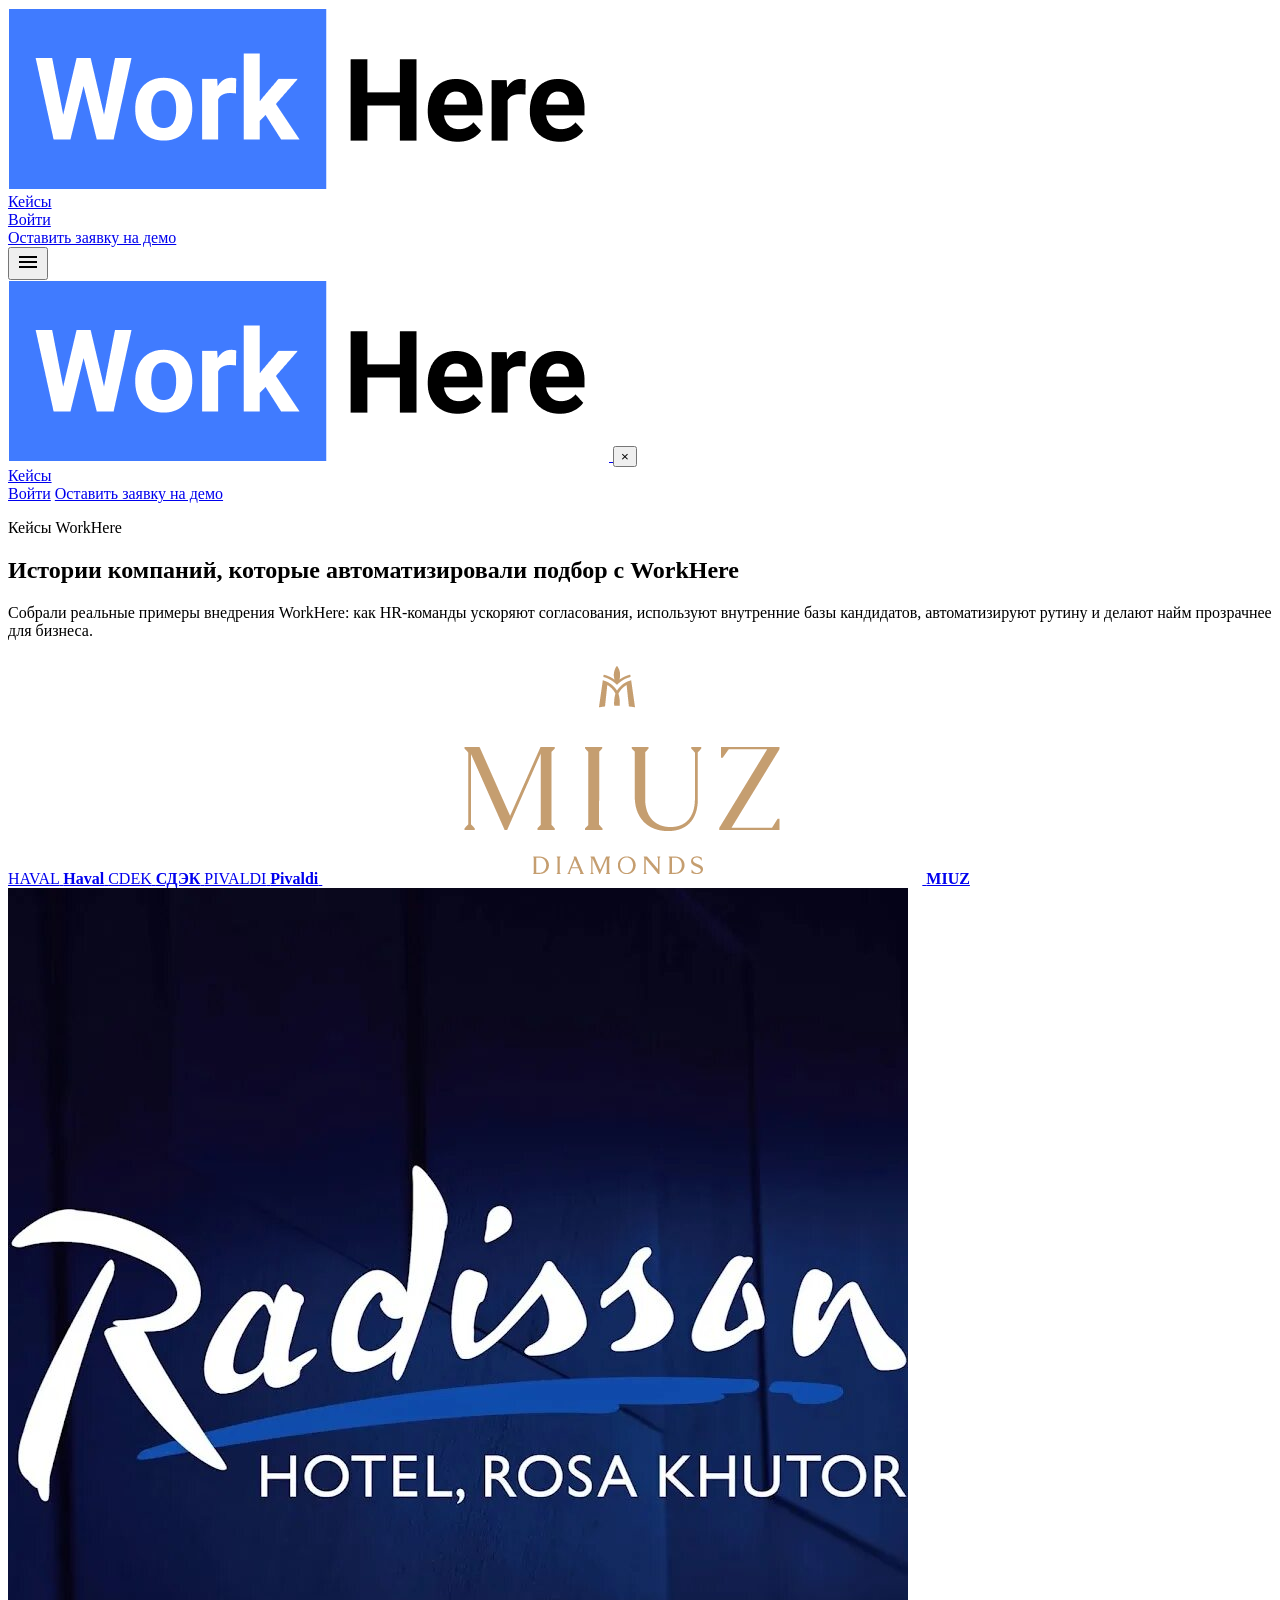
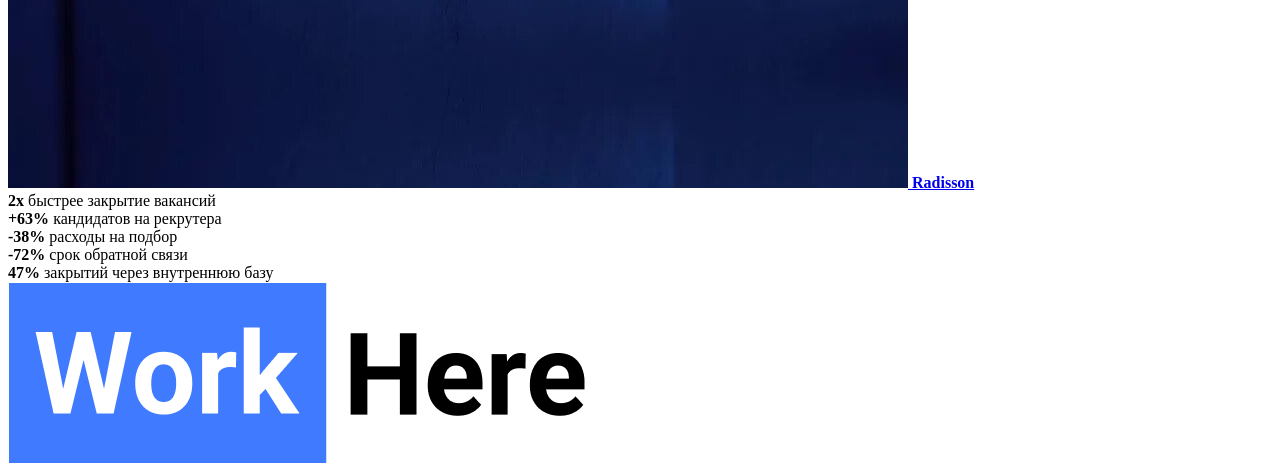
==== cases-edit.html @ 4eb3543e "Update cases page typography assets" ====
<!doctype html>
<html lang="ru">
<head>
  <meta charset="utf-8">
  <meta name="viewport" content="width=device-width, initial-scale=1">
  <title>Кейсы клиентов WorkHere — design lab</title>
  <meta name="description" content="Реальные истории компаний, которые ускорили найм и снизили затраты с помощью ATS WorkHere.">
  <link rel="preconnect" href="https://fonts.googleapis.com">
  <link rel="preconnect" href="https://fonts.gstatic.com" crossorigin>
  <link href="https://fonts.googleapis.com/css2?family=Inter:wght@400;500;600;700;800;900&display=swap" rel="stylesheet">
  <link rel="stylesheet" href="styles-edit.css?v=edit-5">
</head>
<body class="design-lab">
<div class="page" id="top">
  <div class="page__header">
    <div class="container">
      <header class="header">
        <a class="logo logo--image" href="index.html" aria-label="WorkHere">
          <img class="logo__image" src="%D0%BB%D0%BE%D0%B3%D0%BE.png" alt="WorkHere" decoding="async" fetchpriority="high">
        </a>

        <div class="header__nav">
          <nav class="nav" aria-label="Основная навигация">
            <a class="nav__link nav__link--active" href="cases-edit.html">Кейсы</a>
          </nav>
        </div>

        <div class="header__actions">
          <a class="header__login" href="#">Войти</a>
          <div class="header__button">
            <a class="button button--primary" href="#demo-request">Оставить заявку на демо</a>
          </div>
          <button class="header__burger-btn" type="button" aria-label="Открыть меню" aria-controls="mobile-menu" aria-expanded="false">
            <svg width="24" height="24" viewBox="0 0 24 24" fill="none" xmlns="http://www.w3.org/2000/svg" aria-hidden="true">
              <path d="M3 6H21V8H3V6ZM3 11H21V13H3V11ZM3 16H21V18H3V16Z" fill="currentColor"/>
            </svg>
          </button>
        </div>
      </header>
    </div>
  </div>

  <div class="mobile-menu" id="mobile-menu" aria-hidden="true">
    <div class="mobile-menu__panel">
      <div class="mobile-menu__header">
        <a class="logo logo--image" href="index.html" aria-label="WorkHere">
          <img class="logo__image" src="%D0%BB%D0%BE%D0%B3%D0%BE.png" alt="WorkHere" loading="lazy" decoding="async">
        </a>
        <button class="mobile-menu__close" type="button" aria-label="Закрыть меню">&times;</button>
      </div>
      <nav class="mobile-menu__nav" aria-label="Мобильная навигация">
        <a class="mobile-menu__link" href="cases-edit.html">Кейсы</a>
      </nav>
      <div class="mobile-menu__actions">
        <a class="button button--secondary" href="#">Войти</a>
        <a class="button button--primary" href="#demo-request">Оставить заявку на демо</a>
      </div>
    </div>
  </div>

  <main>
    <section class="cases-page__hero-alt" aria-labelledby="cases-alt-title">
      <div class="cases-page__inner">
        <div class="cases-intro">
          <span class="cases-intro__shape cases-intro__shape--blue" aria-hidden="true"></span>
          <span class="cases-intro__shape cases-intro__shape--green" aria-hidden="true"></span>
          <span class="cases-intro__shape cases-intro__shape--orange" aria-hidden="true"></span>
          <span class="cases-intro__line cases-intro__line--one" aria-hidden="true"></span>
          <span class="cases-intro__line cases-intro__line--two" aria-hidden="true"></span>
          <div class="cases-intro__content">
            <p class="cases-hero__eyebrow">Кейсы WorkHere</p>
            <h2 class="cases-intro__title" id="cases-alt-title">Истории компаний, которые автоматизировали подбор с WorkHere</h2>
            <p class="cases-intro__lead">Собрали реальные примеры внедрения WorkHere: как HR-команды ускоряют согласования, используют внутренние базы кандидатов, автоматизируют рутину и делают найм прозрачнее для бизнеса.</p>

            <nav class="cases-intro__nav" aria-label="Навигация по кейсам в первом блоке">
              <a class="cases-intro__case cases-intro__case--ready" href="#haval-case" data-case-tab aria-controls="haval-case" aria-selected="false">
                <span class="cases-intro__case-logo case-card__logo case-card__logo--haval" aria-label="Логотип Haval">
                  <span>HAVAL</span>
                </span>
                <strong>Haval</strong>
              </a>
              <a class="cases-intro__case cases-intro__case--ready" href="#cdek-case" data-case-tab aria-controls="cdek-case" aria-selected="false">
                <span class="cases-intro__case-logo case-card__logo case-card__logo--cdek" aria-label="Логотип СДЭК">
                  <span class="case-card__logo-orbit" aria-hidden="true"></span>
                  <span class="case-card__logo-word">CDEK</span>
                </span>
                <strong>СДЭК</strong>
              </a>
              <a class="cases-intro__case cases-intro__case--ready" href="#pivaldi-case" data-case-tab aria-controls="pivaldi-case" aria-selected="false">
                <span class="cases-intro__case-logo case-card__logo case-card__logo--pivaldi" aria-label="Логотип Pivaldi">
                  <span class="pivaldi-logo__word">PIVALDI</span>
                  <span class="pivaldi-logo__ornament" aria-hidden="true"></span>
                </span>
                <strong>Pivaldi</strong>
              </a>
              <a class="cases-intro__case cases-intro__case--ready" href="#miuz-case" data-case-tab aria-controls="miuz-case" aria-selected="false">
                <span class="cases-intro__case-logo case-card__logo case-card__logo--miuz" aria-label="Логотип MIUZ Diamonds">
                  <img src="%D0%BC%D0%B8%D1%83%D0%B7.png" alt="MIUZ Diamonds" decoding="async">
                </span>
                <strong>MIUZ</strong>
              </a>
              <a class="cases-intro__case cases-intro__case--ready" href="#radisson-case" data-case-tab aria-controls="radisson-case" aria-selected="false">
                <span class="cases-intro__case-logo case-card__logo case-card__logo--radisson" aria-label="Логотип Radisson Rosa Khutor">
                  <img src="%D1%80%D1%8D%D0%B4%D0%B8%D1%81%D1%81%D0%BE%D0%BD.jpg" alt="Radisson Rosa Khutor" decoding="async">
                </span>
                <strong>Radisson</strong>
              </a>
            </nav>
          </div>

          <div class="cases-intro__clouds" aria-label="Ключевые результаты по кейсам">
            <div class="cases-intro__cloud cases-intro__cloud--blue">
              <strong>2x</strong>
              <span>быстрее закрытие вакансий</span>
            </div>
            <div class="cases-intro__cloud cases-intro__cloud--green">
              <strong>+63%</strong>
              <span>кандидатов на рекрутера</span>
            </div>
            <div class="cases-intro__cloud cases-intro__cloud--orange">
              <strong>-38%</strong>
              <span>расходы на подбор</span>
            </div>
            <div class="cases-intro__cloud cases-intro__cloud--mint">
              <strong>-72%</strong>
              <span>срок обратной связи</span>
            </div>
            <div class="cases-intro__cloud cases-intro__cloud--cream">
              <strong>47%</strong>
              <span>закрытий через внутреннюю базу</span>
            </div>
          </div>
        </div>
      </div>
    </section>

    <section class="cases-page__case" id="haval-case" aria-labelledby="haval-title" hidden>
      <div class="cases-page__inner">
        <article class="case-detail">
          <div class="case-detail__intro">
            <div>
              <p class="section-eyebrow">Кейс Haval</p>
              <h2 class="case-detail__title" id="haval-title">Как Haval ускорил найм в 2 раза и сократил расходы на подбор за 4 месяца</h2>
              <p class="case-detail__lead">Когда команда Haval начала активно расширять сеть дилерских центров и усиливать производственные команды, HR-отдел столкнулся с ростом нагрузки: вакансии согласовывались слишком долго, кандидаты терялись в таблицах и переписках, а бюджеты на подбор увеличивались быстрее, чем эффективность процесса.</p>
            </div>
            <aside class="case-detail__aside" aria-label="Краткие факты кейса">
              <div class="case-fact">
                <strong>4 месяца</strong>
                <span>период до измеримых результатов после внедрения</span>
              </div>
              <div class="case-fact">
                <strong>HR + бизнес</strong>
                <span>единый контур для рекрутеров и нанимающих менеджеров</span>
              </div>
              <div class="case-fact">
                <strong>SLA</strong>
                <span>контроль сроков согласований и обратной связи</span>
              </div>
            </aside>
          </div>

          <div class="case-detail__columns">
            <section class="case-block" aria-labelledby="task-title">
              <h3 class="case-block__title" id="task-title">Задача</h3>
              <ul class="case-list">
                <li>ускорить закрытие вакансий;</li>
                <li>сократить время согласования заявок у нанимающих менеджеров;</li>
                <li>снизить расходы на подбор;</li>
                <li>сделать процесс найма прозрачным для HR-команды и руководителей.</li>
              </ul>
            </section>

            <section class="case-block case-block--blue" aria-labelledby="done-title">
              <h3 class="case-block__title" id="done-title">Что сделали</h3>
              <ul class="case-list">
                <li>внедрили единую ATS для рекрутеров и нанимающих менеджеров;</li>
                <li>настроили автоматическое движение кандидатов по этапам;</li>
                <li>подключили интеграции с job-сайтами и календарями;</li>
                <li>подключили прямую интеграцию с мессенджером Max, чтобы рекрутеры могли быстрее связываться с кандидатами и вести коммуникации из единого контура;</li>
                <li>добавили шаблоны коммуникаций и автоворонки;</li>
                <li>настроили внутренний чат WorkHere для коммуникации рекрутеров и нанимающих менеджеров по заявкам, кандидатам и этапам подбора;</li>
                <li>настроили SLA и напоминания для руководителей;</li>
                <li>вывели аналитику по скорости, стоимости и эффективности найма.</li>
              </ul>
            </section>
          </div>

          <section class="case-results" aria-labelledby="results-title">
            <div class="case-results__head">
              <h3 class="case-results__title" id="results-title">Результаты за 4 месяца</h3>
              <span class="case-results__tag">Измеримый эффект</span>
            </div>
            <div class="metrics-grid">
              <div class="metric-card">
                <span class="metric-card__value">2x</span>
                <p class="metric-card__text">скорость закрытия вакансий выросла в 2 раза</p>
              </div>
              <div class="metric-card">
                <span class="metric-card__value">+63%</span>
                <p class="metric-card__text">количество обработанных кандидатов на одного рекрутера выросло</p>
              </div>
              <div class="metric-card">
                <span class="metric-card__value">1,5</span>
                <p class="metric-card__text">дня вместо 5 дней стало занимать согласование заявки</p>
              </div>
              <div class="metric-card">
                <span class="metric-card__value">-72%</span>
                <p class="metric-card__text">срок обратной связи от нанимающих менеджеров снизился</p>
              </div>
              <div class="metric-card">
                <span class="metric-card__value">-38%</span>
                <p class="metric-card__text">расходы на внешний подбор и ручные процессы сократились</p>
              </div>
            </div>
          </section>

          <section class="case-change case-change--messengers" aria-labelledby="change-title">
            <div class="case-change__box">
              <div class="case-change__content">
                <h3 class="case-change__title" id="change-title">Что изменилось</h3>
                <div class="case-change__messengers" aria-label="Подключенные мессенджеры">
                  <img class="messenger-icon messenger-icon--tg" src="%D1%82%D0%B3.png" alt="Telegram" loading="lazy" decoding="async">
                  <img class="messenger-icon messenger-icon--viber" src="%D0%B2%D0%B0%D0%B9%D0%B1%D0%B5%D1%80.png" alt="Viber" loading="lazy" decoding="async">
                  <img class="messenger-icon messenger-icon--wa" src="%D0%B2%D0%B0.png" alt="WhatsApp" loading="lazy" decoding="async">
                  <img class="messenger-icon messenger-icon--max" src="%D0%BC%D0%B0%D0%BA%D1%81.webp" alt="Max" loading="lazy" decoding="async">
                </div>
              </div>
              <p class="case-change__text">После внедрения WorkHere руководители стали быстрее согласовывать заявки и давать обратную связь, рекрутеры перестали тратить время на ручные операции, а HR-команда получила прозрачную аналитику по каждому этапу подбора. Прямая интеграция с мессенджером Max упростила ежедневную коммуникацию рекрутеров, а встроенный внутренний чат помог обсуждать кандидатов и заявки с нанимающими менеджерами внутри системы, без разрозненных переписок. Компания смогла масштабировать найм без расширения HR-команды и сохранить контроль над бюджетами.</p>
            </div>
          </section>
        </article>
      </div>
    </section>

    <section class="cases-page__case" id="cdek-case" aria-labelledby="cdek-title" hidden>
      <div class="cases-page__inner">
        <article class="case-detail case-detail--cdek">
          <div class="case-detail__intro">
            <div>
              <p class="section-eyebrow">Кейс СДЭК</p>
              <h2 class="case-detail__title" id="cdek-title">Как СДЭК выстроил системный найм и ускорил работу рекрутеров с помощью WorkHere</h2>
              <p class="case-detail__lead">Компания СДЭК ежедневно ведет подбор сотрудников сразу по нескольким направлениям: офисные специалисты, линейный персонал, сотрудники складов и франчайзинговые подразделения. При высоких объемах найма HR-команда сталкивалась с разрозненной базой кандидатов, сложной коммуникацией между филиалами, долгими согласованиями и большим количеством ручных процессов.</p>
            </div>
            <aside class="case-detail__aside" aria-label="Краткие факты кейса СДЭК">
              <div class="case-fact">
                <strong>5 месяцев</strong>
                <span>период до устойчивых результатов после внедрения</span>
              </div>
              <div class="case-fact">
                <strong>18% → 47%</strong>
                <span>рост доли закрытий через внутреннюю базу кандидатов</span>
              </div>
              <div class="case-fact">
                <strong>ИИ-поиск</strong>
                <span>быстрый поиск релевантных кандидатов внутри собственной базы</span>
              </div>
            </aside>
          </div>

          <div class="case-detail__columns">
            <section class="case-block" aria-labelledby="cdek-task-title">
              <h3 class="case-block__title" id="cdek-task-title">Задача</h3>
              <ul class="case-list">
                <li>объединить разрозненную базу кандидатов и сохранить историю взаимодействий;</li>
                <li>упростить коммуникацию между филиалами и HR-командой;</li>
                <li>сократить долгий процесс согласования заявок на подбор;</li>
                <li>снизить количество дублей соискателей и потерянных кандидатов;</li>
                <li>уменьшить нагрузку на рекрутеров из-за ручных процессов;</li>
                <li>начать эффективно использовать большую внутреннюю базу кандидатов.</li>
              </ul>
            </section>

            <section class="case-block case-block--blue" aria-labelledby="cdek-done-title">
              <h3 class="case-block__title" id="cdek-done-title">Что внедрили</h3>
              <ul class="case-list">
                <li>единую базу кандидатов с сохранением всей истории взаимодействия;</li>
                <li>ИИ-поиск по внутренней базе кандидатов;</li>
                <li>функционал работы с дублями соискателей;</li>
                <li>автоматизацию этапов подбора и коммуникаций;</li>
                <li>аналитику по вакансиям, этапам и конверсии;</li>
                <li>интеграции с внешними источниками резюме;</li>
                <li>согласование заявок на подбор для нанимающих менеджеров;</li>
                <li>возможность отправлять ссылку на создание заявки без авторизации в системе.</li>
              </ul>
            </section>
          </div>

          <section class="case-results" aria-labelledby="cdek-results-title">
            <div class="case-results__head">
              <h3 class="case-results__title" id="cdek-results-title">Результаты за 5 месяцев</h3>
              <span class="case-results__tag">Системный найм</span>
            </div>
            <div class="metrics-grid metrics-grid--cdek">
              <div class="metric-card">
                <span class="metric-card__value">+58%</span>
                <p class="metric-card__text">количество обработанных кандидатов на одного рекрутера увеличилось</p>
              </div>
              <div class="metric-card">
                <span class="metric-card__value">47%</span>
                <p class="metric-card__text">доля закрытий через внутреннюю базу выросла с 18% до 47%</p>
              </div>
              <div class="metric-card">
                <span class="metric-card__value">1 день</span>
                <p class="metric-card__text">вместо 4–5 дней стало занимать согласование заявки</p>
              </div>
              <div class="metric-card">
                <span class="metric-card__value">-64%</span>
                <p class="metric-card__text">количество потерянных кандидатов между этапами снизилось</p>
              </div>
              <div class="metric-card">
                <span class="metric-card__value">3x</span>
                <p class="metric-card__text">количество дублей кандидатов сократилось более чем в 3 раза</p>
              </div>
              <div class="metric-card">
                <span class="metric-card__value">-52%</span>
                <p class="metric-card__text">время обработки откликов сократилось</p>
              </div>
            </div>
          </section>

          <section class="case-change case-change--media" aria-labelledby="cdek-change-title">
            <div class="case-change__box">
              <div class="case-change__content">
                <h3 class="case-change__title" id="cdek-change-title">Что изменилось внутри компании</h3>
                <figure class="case-change__media">
                  <img class="case-change__image" src="%D0%B4%D1%83%D0%B1%D0%BB%D0%B8.png" alt="Окно сравнения дублей кандидатов в WorkHere" loading="lazy" decoding="async">
                </figure>
              </div>
              <p class="case-change__text">После внедрения WorkHere HR-команда СДЭК получила единое пространство для работы с кандидатами, а руководители — понятный и быстрый процесс запуска подбора. Рекрутеры перестали тратить время на ручной поиск кандидатов в разрозненных базах и рутинную обработку дублей. Особенно заметный эффект компания увидела в работе распределенных филиалов: коммуникация между офисами и HR стала быстрее, а запуск новых вакансий перестал зависеть от сложных внутренних согласований.</p>
            </div>
          </section>
        </article>
      </div>
    </section>

    <section class="cases-page__case" id="pivaldi-case" aria-labelledby="pivaldi-title" hidden>
      <div class="cases-page__inner">
        <article class="case-detail case-detail--pivaldi">
          <div class="case-detail__intro">
            <div>
              <p class="section-eyebrow">Кейс Pivaldi</p>
              <h2 class="case-detail__title" id="pivaldi-title">Как Pivaldi объединил массовый и точечный подбор в одной системе и автоматизировал работу с кандидатами</h2>
              <p class="case-detail__lead">Компания Pivaldi одновременно ведет массовый подбор персонала для ресторанов, поиск точечных специалистов и управленческих позиций. Из-за большого объема вакансий и распределенной работы рекрутеров HR-команда сталкивалась с высокой нагрузкой, разрозненными коммуникациями, ручной отчетностью и непрозрачной аналитикой.</p>
            </div>
            <aside class="case-detail__aside" aria-label="Краткие факты кейса Pivaldi">
              <div class="case-fact">
                <strong>30 000+</strong>
                <span>профилей кандидатов перенесли в единую базу без потери данных</span>
              </div>
              <div class="case-fact">
                <strong>150+</strong>
                <span>рекрутеров работают внутри одной системы без ограничений</span>
              </div>
              <div class="case-fact">
                <strong>6 месяцев</strong>
                <span>период до устойчивых результатов автоматизации</span>
              </div>
            </aside>
          </div>

          <div class="case-detail__columns">
            <section class="case-block" aria-labelledby="pivaldi-task-title">
              <h3 class="case-block__title" id="pivaldi-task-title">Задача</h3>
              <ul class="case-list">
                <li>объединить массовый и точечный подбор в едином рабочем контуре;</li>
                <li>перенести базу более чем из 30 000 кандидатов без потери данных;</li>
                <li>сократить время на согласование и планирование собеседований;</li>
                <li>централизовать коммуникацию с кандидатами в одной системе;</li>
                <li>автоматизировать отчеты для руководителей;</li>
                <li>сделать аналитику по кандидатам, источникам и этапам прозрачной.</li>
              </ul>
            </section>

            <section class="case-block case-block--blue" aria-labelledby="pivaldi-done-title">
              <h3 class="case-block__title" id="pivaldi-done-title">Что внедрили</h3>
              <ul class="case-list">
                <li>единую базу кандидатов с переносом более 30 000 профилей;</li>
                <li>работу более 150 рекрутеров внутри одной системы без ограничений;</li>
                <li>интеграции с Google, Яндекс и Outlook календарями;</li>
                <li>почтовую интеграцию прямо внутри ATS;</li>
                <li>прямые интеграции с мессенджерами Max, WhatsApp, Telegram и Viber;</li>
                <li>автоматизацию коммуникаций с кандидатами;</li>
                <li>аналитику и отчеты по подбору в реальном времени;</li>
                <li>автоматическую еженедельную отправку отчетов руководителям;</li>
                <li>отдельные процессы для массового и точечного подбора.</li>
              </ul>
            </section>
          </div>

          <section class="case-results" aria-labelledby="pivaldi-results-title">
            <div class="case-results__head">
              <h3 class="case-results__title" id="pivaldi-results-title">Результаты за 6 месяцев</h3>
              <span class="case-results__tag">Автоматизация подбора</span>
            </div>
            <div class="metrics-grid metrics-grid--cdek">
              <div class="metric-card">
                <span class="metric-card__value">+54%</span>
                <p class="metric-card__text">количество обработанных кандидатов на одного рекрутера увеличилось</p>
              </div>
              <div class="metric-card">
                <span class="metric-card__value">+36%</span>
                <p class="metric-card__text">конверсия кандидатов из отклика в интервью увеличилась</p>
              </div>
              <div class="metric-card">
                <span class="metric-card__value">2–3</span>
                <p class="metric-card__text">минуты стало занимать планирование собеседований вместо 15–20 минут</p>
              </div>
              <div class="metric-card">
                <span class="metric-card__value">-81%</span>
                <p class="metric-card__text">количество ошибок и пересечений в расписании снизилось</p>
              </div>
              <div class="metric-card">
                <span class="metric-card__value">-90%</span>
                <p class="metric-card__text">объем ручной подготовки отчетов сократился более чем на 90%</p>
              </div>
              <div class="metric-card">
                <span class="metric-card__value">-43%</span>
                <p class="metric-card__text">время обработки кандидатов сократилось</p>
              </div>
            </div>
          </section>

          <section class="case-change case-change--apps" aria-labelledby="pivaldi-change-title">
            <div class="case-change__box">
              <div class="case-change__content">
                <h3 class="case-change__title" id="pivaldi-change-title">Что изменилось внутри компании</h3>
                <div class="case-change__apps" aria-label="Интеграции с календарями и почтой">
                  <img class="app-icon app-icon--outlook" src="%D0%9E%D1%83%D1%82%D0%BB%D1%83%D0%BA%D0%9A.png" alt="Outlook" loading="lazy" decoding="async">
                  <img class="app-icon app-icon--google" src="%D0%B3%D1%83%D0%B3%D0%BB%D0%9A.png" alt="Google Calendar" loading="lazy" decoding="async">
                  <img class="app-icon app-icon--yandex" src="%D1%8F%D0%BD%D0%B4%D0%B5%D0%BA%D1%81%D0%9A.jpg" alt="Яндекс Календарь" loading="lazy" decoding="async">
                  <img class="app-icon app-icon--mail" src="%D0%BF%D0%BE%D1%87%D1%82%D0%B0.png" alt="Почта" loading="lazy" decoding="async">
                </div>
              </div>
              <p class="case-change__text">После внедрения WorkHere HR-команда Pivaldi получила централизованную систему, в которой удобно одновременно вести массовый и точечный подбор, контролировать аналитику и автоматизировать рутинные процессы. Рекрутеры перестали тратить время на ручную подготовку отчетов, переключение между почтой, календарями и мессенджерами, а руководители начали получать прозрачную аналитику по найму автоматически и в удобном формате.</p>
            </div>
          </section>
        </article>
      </div>
    </section>

    <section class="cases-page__case" id="miuz-case" aria-labelledby="miuz-title" hidden>
      <div class="cases-page__inner">
        <article class="case-detail case-detail--miuz">
          <div class="case-detail__intro">
            <div>
              <p class="section-eyebrow">Кейс MIUZ Diamonds</p>
              <h2 class="case-detail__title" id="miuz-title">Как MIUZ Diamonds перешёл из E-staff в WorkHere и автоматизировал массовый подбор персонала</h2>
              <p class="case-detail__lead">Директор по персоналу MIUZ Diamonds Мариана Иванова рассказала, почему компания решила отказаться от E-staff, как прошёл переход на WorkHere и какие процессы удалось автоматизировать уже в первые месяцы после внедрения.</p>
            </div>
            <aside class="case-detail__aside" aria-label="Краткие факты кейса MIUZ Diamonds">
              <div class="case-fact">
                <strong>E-staff → WorkHere</strong>
                <span>переход на более гибкую ATS для массового подбора</span>
              </div>
              <div class="case-fact">
                <strong>1С + заказчики</strong>
                <span>интеграция с кадровым контуром и согласованиями</span>
              </div>
              <div class="case-fact">
                <strong>4 месяца</strong>
                <span>период до заметных изменений в эффективности подбора</span>
              </div>
            </aside>
          </div>

          <section class="case-story" aria-labelledby="miuz-problems-title">
            <div class="case-story__box">
              <h3 class="case-story__title" id="miuz-problems-title">С какими проблемами в подборе столкнулся MIUZ Diamonds</h3>
              <p class="case-story__lead">Компания вела активный массовый подбор персонала для розничной сети и долгое время работала в E-staff в связке с Excel. Со временем система перестала справляться с задачами быстрорастущего найма.</p>
              <div class="case-story__grid">
                <article class="case-story__item">
                  <h4>Не хватало полноценной интеграции с 1С</h4>
                  <p>HR-команда вручную переносила данные между системами, а согласование условий найма и обмен различными документами стали занимать слишком много времени.</p>
                </article>
                <article class="case-story__item">
                  <h4>Руководители не были вовлечены в процесс подбора</h4>
                  <p>Из-за отсутствия отдельного блока работы с заказчиками нанимающие менеджеры не видели статусы вакансий и кандидатов, а обратная связь терялась между почтой, Excel и чатами.</p>
                </article>
                <article class="case-story__item">
                  <h4>Не было единой истории коммуникации с кандидатами</h4>
                  <p>Рекрутеры вели переписку в разных каналах, поэтому для восстановления истории общения приходилось вручную искать информацию по каждому кандидату.</p>
                </article>
                <article class="case-story__item">
                  <h4>Аналитика по подбору собиралась вручную</h4>
                  <p>Большая часть отчетности велась в Excel. Команде не хватало прозрачной статистики и возможности строить кастомизированные отчеты под специфику массового найма сети.</p>
                </article>
              </div>
              <p class="case-story__note">В какой-то момент стало очевидно: компании нужна ATS, которая сможет не просто хранить кандидатов, а объединить и автоматизировать весь процесс найма в одной системе.</p>
            </div>
          </section>

          <section class="case-story case-story--blue" aria-labelledby="miuz-choice-title">
            <div class="case-story__box">
              <h3 class="case-story__title" id="miuz-choice-title">Как выбирали новую ATS для рекрутинга</h3>
              <p class="case-story__lead">По словам Марианы, в выборе новой системы участвовали рекрутеры и системные коллеги из IT-департамента. Рассматривали несколько крупных решений, но большинство систем предлагали либо слишком долгую реализацию, либо дорогие и ограниченные доработки. Среди всех решений сразу выделился именно WorkHere.</p>
              <div class="case-story__grid case-story__grid--three">
                <article class="case-story__item">
                  <h4>Интуитивный интерфейс</h4>
                  <p>Команда быстро разобралась в системе без сложного обучения. Разные режимы отображения кандидатов сделали переход удобным даже для сотрудников, которые уже работали в разных ATS.</p>
                </article>
                <article class="case-story__item">
                  <h4>Гибкая кастомизация процессов</h4>
                  <p>В WorkHere можно самостоятельно настраивать разделы системы под отдельную компанию или сотрудника без сложных инструкций и постоянного обращения в техподдержку.</p>
                </article>
                <article class="case-story__item">
                  <h4>Интеграция с 1С и работа с заказчиками</h4>
                  <p>Возможность автоматизировать согласования и связать ATS с кадровым контуром компании стала одним из ключевых факторов для перехода.</p>
                </article>
              </div>
            </div>
          </section>

          <div class="case-detail__columns">
            <section class="case-block" aria-labelledby="miuz-transition-title">
              <h3 class="case-block__title" id="miuz-transition-title">Какие задачи стояли перед командой при переходе на WorkHere</h3>
              <ul class="case-list">
                <li>перейти с E-staff без сложного внедрения и длительного обучения;</li>
                <li>сохранить базу кандидатов и историю коммуникаций;</li>
                <li>автоматизировать обработку откликов;</li>
                <li>сократить переключение между HH.ru, Авито, SuperJob, Работа.ру и Excel;</li>
                <li>уменьшить потери кандидатов между этапами;</li>
                <li>отказаться от ручной аналитики;</li>
                <li>настроить интеграцию с 1С;</li>
                <li>автоматизировать работу с заказчиками внутри системы.</li>
              </ul>
            </section>

            <section class="case-block case-block--blue" aria-labelledby="miuz-1c-title">
              <h3 class="case-block__title" id="miuz-1c-title">Как решили сложности с интеграцией 1С</h3>
              <p class="case-block__text">Главной задачей стало объединение процесса подбора с кадровым контуром 1С. От этой интеграции зависела не только скорость работы HR-команды, но и прозрачность массового найма по всей розничной сети.</p>
              <p class="case-block__text">До внедрения HR вручную переносили данные из 1С, заявки согласовывались через почту и Excel, оргструктура расходилась между системами, а запуск вакансий занимал слишком много времени.</p>
              <ul class="case-list">
                <li>провели аудит процессов подбора и согласований;</li>
                <li>настроили автоматическую передачу оргструктуры, подразделений и ставок из 1С;</li>
                <li>автоматизировали создание вакансий на основе штатного расписания;</li>
                <li>настроили маршруты согласования заявок внутри системы;</li>
                <li>добавили воронки подбора, шаблоны коммуникаций, отправку анкет СБ и автоматическую генерацию офферов.</li>
              </ul>
            </section>
          </div>

          <section class="case-quote" aria-labelledby="miuz-quote-title">
            <div class="case-quote__box">
              <h3 class="case-quote__title" id="miuz-quote-title">Что изменилось внутри компании после перехода</h3>
              <blockquote class="case-quote__text">«С WorkHere подбор наконец стал для нас по-настоящему системным и прозрачным. Особенно ценно, что нам удалось практически бесшовно встроить в процесс быструю обратную связь от заказчиков. Отдельно хочется отметить аналитику: наши отчеты, которые долгое время считались вручную в Excel, теперь автоматически отправляются заказчикам по заранее настроенному сценарию. Но самое важное — команда WorkHere действительно вовлечена: менеджеры всегда на связи, помогают и быстро реагируют на любые запросы».</blockquote>
              <p class="case-quote__author">© Мариана Иванова, Директор по персоналу MIUZ Diamonds</p>
            </div>
          </section>

          <section class="case-results" aria-labelledby="miuz-results-title">
            <div class="case-results__head">
              <h3 class="case-results__title" id="miuz-results-title">Результаты, которых MIUZ Diamonds удалось достичь с WorkHere</h3>
              <span class="case-results__tag">4 месяца</span>
            </div>
            <p class="case-results__lead">Всего за 4 месяца после внедрения компания получила заметные изменения в эффективности подбора:</p>
            <div class="metrics-grid metrics-grid--miuz">
              <div class="metric-card">
                <span class="metric-card__value">+33%</span>
                <p class="metric-card__text">количество нанятых кандидатов выросло</p>
              </div>
              <div class="metric-card">
                <span class="metric-card__value">-69%</span>
                <p class="metric-card__text">количество потерянных кандидатов между этапами сократилось</p>
              </div>
              <div class="metric-card">
                <span class="metric-card__value">+73%</span>
                <p class="metric-card__text">скорость коммуникации с кандидатами увеличилась</p>
              </div>
              <div class="metric-card">
                <span class="metric-card__value">-76%</span>
                <p class="metric-card__text">время подготовки отчетности сократилось</p>
              </div>
              <div class="metric-card">
                <span class="metric-card__value">+34%</span>
                <p class="metric-card__text">конверсия кандидатов из отклика в собеседование увеличилась</p>
              </div>
              <div class="metric-card">
                <span class="metric-card__value">6–7 минут</span>
                <p class="metric-card__text">обработка одного кандидата стала занимать вместо 18–20 минут</p>
              </div>
            </div>
          </section>
        </article>
      </div>
    </section>

    <section class="cases-page__case" id="radisson-case" aria-labelledby="radisson-title" hidden>
      <div class="cases-page__inner">
        <article class="case-detail case-detail--radisson">
          <div class="case-detail__intro">
            <div>
              <p class="section-eyebrow">Кейс Radisson Rosa Khutor</p>
              <h2 class="case-detail__title" id="radisson-title">Как Radisson Rosa Khutor настроил подбор персонала под свои процессы и сократил рутину рекрутеров с помощью WorkHere</h2>
              <p class="case-detail__lead">Компания Radisson Rosa Khutor ведёт постоянный подбор персонала для гостиничного бизнеса: от линейных сотрудников и сервисных служб до административных и управленческих позиций. Из-за высокой сезонности и большого количества одновременно открытых вакансий HR-команде требовалась система, способная гибко адаптироваться под разные процессы подбора.</p>
            </div>
            <aside class="case-detail__aside" aria-label="Краткие факты кейса Radisson Rosa Khutor">
              <div class="case-fact">
                <strong>7 месяцев</strong>
                <span>период до устойчивого эффекта после настройки процессов</span>
              </div>
              <div class="case-fact">
                <strong>ИИ + телефония</strong>
                <span>инструменты рекрутера объединены внутри ATS</span>
              </div>
              <div class="case-fact">
                <strong>Гибкие воронки</strong>
                <span>процессы настроены под разные типы вакансий и команды</span>
              </div>
            </aside>
          </div>

          <div class="case-detail__columns">
            <section class="case-block" aria-labelledby="radisson-task-title">
              <h3 class="case-block__title" id="radisson-task-title">Задача</h3>
              <ul class="case-list">
                <li>адаптировать ATS под внутренние процессы гостиничного бизнеса, а не подстраивать HR-команду под ограничения системы;</li>
                <li>настроить разные воронки и сценарии работы для массового, сезонного, административного и управленческого подбора;</li>
                <li>получить кастомизированные отчёты, глубокую аналитику и прозрачность по эффективности рекрутеров;</li>
                <li>сократить ручную работу, ускорить поиск релевантных кандидатов и обработку большого потока откликов;</li>
                <li>объединить коммуникации, телефонию, аналитику и ИИ-инструменты в одном интерфейсе.</li>
              </ul>
            </section>

            <section class="case-block case-block--blue" aria-labelledby="radisson-done-title">
              <h3 class="case-block__title" id="radisson-done-title">Что внедрили</h3>
              <ul class="case-list">
                <li>гибкие воронки под разные типы вакансий;</li>
                <li>индивидуальные настройки интерфейсов и процессов для рекрутеров;</li>
                <li>кастомизированные отчёты и аналитику;</li>
                <li>автоматизацию подбора, коммуникаций и подготовки офферов;</li>
                <li>интеграции с HR-платформами, рабочими сервисами и телефонией внутри ATS;</li>
                <li>ИИ-инструменты для ранжирования откликов, поиска кандидатов, составления профиля вакансии и требований;</li>
                <li>авторазбор резюме по структуре навыков, ролей и опыта;</li>
                <li>интеллектуальный поиск и ранжирование кандидатов.</li>
              </ul>
            </section>
          </div>

          <section class="case-results" aria-labelledby="radisson-results-title">
            <div class="case-results__head">
              <h3 class="case-results__title" id="radisson-results-title">Результаты за 7 месяцев</h3>
              <span class="case-results__tag">Кастомизация подбора</span>
            </div>
            <div class="metrics-grid metrics-grid--radisson">
              <div class="metric-card">
                <span class="metric-card__value">+48%</span>
                <p class="metric-card__text">скорость закрытия вакансий выросла</p>
              </div>
              <div class="metric-card">
                <span class="metric-card__value">+57%</span>
                <p class="metric-card__text">количество кандидатов, обработанных одним рекрутером, выросло</p>
              </div>
              <div class="metric-card">
                <span class="metric-card__value">+39%</span>
                <p class="metric-card__text">конверсия из отклика в приглашение на интервью увеличилась</p>
              </div>
              <div class="metric-card">
                <span class="metric-card__value">3–5</span>
                <p class="metric-card__text">минут вместо 25–30 минут стала занимать подготовка офферов</p>
              </div>
              <div class="metric-card">
                <span class="metric-card__value">2x</span>
                <p class="metric-card__text">время поиска релевантных кандидатов снизилось более чем в 2 раза</p>
              </div>
              <div class="metric-card">
                <span class="metric-card__value">-44%</span>
                <p class="metric-card__text">время обработки кандидатов по телефону сократилось</p>
              </div>
            </div>
          </section>

          <section class="case-change case-change--radisson" aria-labelledby="radisson-change-title">
            <div class="case-change__box">
              <div class="case-change__content">
                <h3 class="case-change__title" id="radisson-change-title">Что изменилось внутри компании</h3>
                <div class="case-change__radisson-assets" aria-label="Интеграции и ИИ-инструменты Radisson Rosa Khutor">
                  <img class="radisson-tool radisson-tool--mango" src="%D0%BC%D0%B0%D0%BD%D0%B3%D0%BE.png" alt="Mango Office" loading="lazy" decoding="async">
                  <img class="radisson-tool radisson-tool--ai" src="%D0%98%D0%98.png" alt="ИИ-инструменты WorkHere" loading="lazy" decoding="async">
                  <img class="radisson-tool radisson-tool--sipuni" src="%D1%81%D0%B8%D0%BF%D1%83%D0%BD%D0%B8.png" alt="Sipuni" loading="lazy" decoding="async">
                </div>
              </div>
              <p class="case-change__text">После внедрения WorkHere рекрутеры Radisson Rosa Khutor начали работать в более гибкой и удобной среде, где автоматизированы рутинные задачи, телефония встроена прямо в ATS, а вся аналитика собирается в режиме реального времени под запросы клиента. ИИ стал полноценным помощником рекрутера на всех этапах подбора: помогает ранжировать отклики, искать кандидатов, разбирать резюме, составлять профили вакансий и готовить офферы. За счёт этого команда быстрее обрабатывает поток кандидатов и уделяет больше времени качественной оценке соискателей и коммуникации с ними, а не технической рутинной работе.</p>
            </div>
          </section>
        </article>
      </div>
    </section>

    <section class="cases-page__cta" id="demo-request" aria-labelledby="cta-title" hidden>
      <div class="cases-page__inner">
        <div class="cta-panel">
          <div class="cta-panel__content">
            <h2 class="cta-panel__title" id="cta-title">Расскажите нам о своей задаче</h2>
            <p class="cta-panel__text">Покажем, какие процессы можно автоматизировать и где WorkHere поможет ускорить подбор.</p>
          </div>
          <a class="button button--primary" href="mailto:demo@workhere.ru?subject=Запись%20на%20демо%20WorkHere">Записаться на демо</a>
        </div>
      </div>
    </section>
  </main>

  <footer class="footer">
    <div class="footer__inner">
      <img class="footer__logo" src="%D0%BB%D0%BE%D0%B3%D0%BE.png" alt="WorkHere" loading="lazy" decoding="async">
    </div>
  </footer>
</div>

<script>
  const menu = document.querySelector('#mobile-menu');
  const burger = document.querySelector('.header__burger-btn');
  const close = document.querySelector('.mobile-menu__close');
  const links = document.querySelectorAll('.mobile-menu a');

  function setMenu(open) {
    menu.classList.toggle('is-open', open);
    menu.setAttribute('aria-hidden', String(!open));
    burger.setAttribute('aria-expanded', String(open));
    document.body.style.overflow = open ? 'hidden' : '';
  }

  burger.addEventListener('click', () => setMenu(true));
  close.addEventListener('click', () => setMenu(false));
  links.forEach((link) => link.addEventListener('click', () => setMenu(false)));

  const caseTabs = document.querySelectorAll('[data-case-tab]');
  const caseSections = document.querySelectorAll('.cases-page__case');
  const cta = document.querySelector('#demo-request');

  function showCase(caseId, shouldScroll = true) {
    const targetCase = document.querySelector(caseId);

    if (!targetCase) return;

    caseSections.forEach((caseSection) => {
      caseSection.hidden = caseSection !== targetCase;
    });

    caseTabs.forEach((tab) => {
      const active = tab.getAttribute('href') === caseId;
      tab.classList.toggle('is-active', active);
      tab.setAttribute('aria-selected', String(active));
    });

    if (cta) {
      cta.hidden = false;
    }

    if (shouldScroll) {
      targetCase.scrollIntoView({ behavior: 'smooth', block: 'start' });
    }
  }

  caseTabs.forEach((tab) => {
    tab.addEventListener('click', (event) => {
      event.preventDefault();
      const caseId = tab.getAttribute('href');
      showCase(caseId);
      history.pushState(null, '', caseId);
    });
  });

  if (window.location.hash && Array.from(caseSections).some((caseSection) => `#${caseSection.id}` === window.location.hash)) {
    showCase(window.location.hash, false);
  }

  const revealItems = document.querySelectorAll('.cases-intro, .case-detail, .cta-panel, .case-block, .metric-card, .case-story__box, .case-quote__box, .case-change__box');

  if ('IntersectionObserver' in window) {
    const revealObserver = new IntersectionObserver((entries) => {
      entries.forEach((entry) => {
        if (entry.isIntersecting) {
          entry.target.classList.add('is-revealed');
          revealObserver.unobserve(entry.target);
        }
      });
    }, { threshold: 0.12 });

    revealItems.forEach((item) => revealObserver.observe(item));
  } else {
    revealItems.forEach((item) => item.classList.add('is-revealed'));
  }

  window.addEventListener('pointermove', (event) => {
    if (window.matchMedia('(pointer: fine)').matches) {
      document.documentElement.style.setProperty('--pointer-x', `${event.clientX}px`);
      document.documentElement.style.setProperty('--pointer-y', `${event.clientY}px`);
    }
  }, { passive: true });

</script>
</body>
</html>
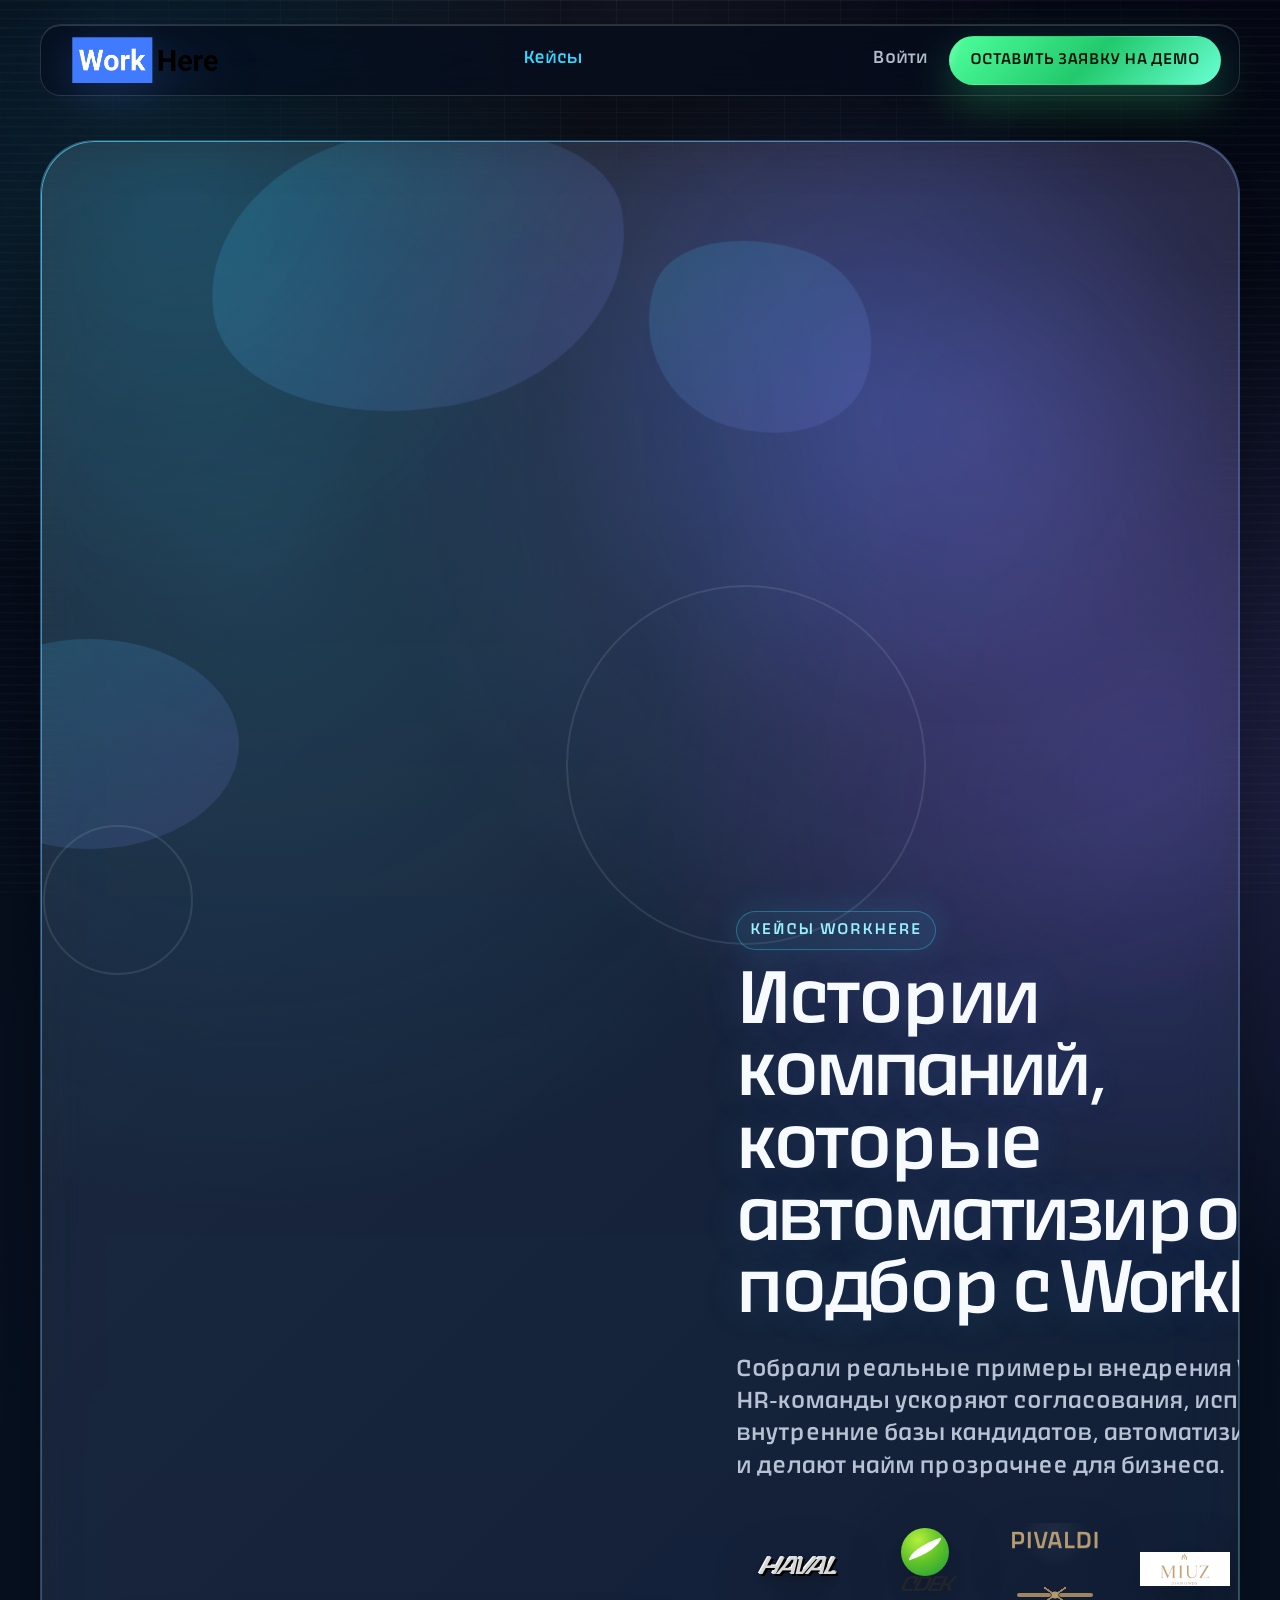
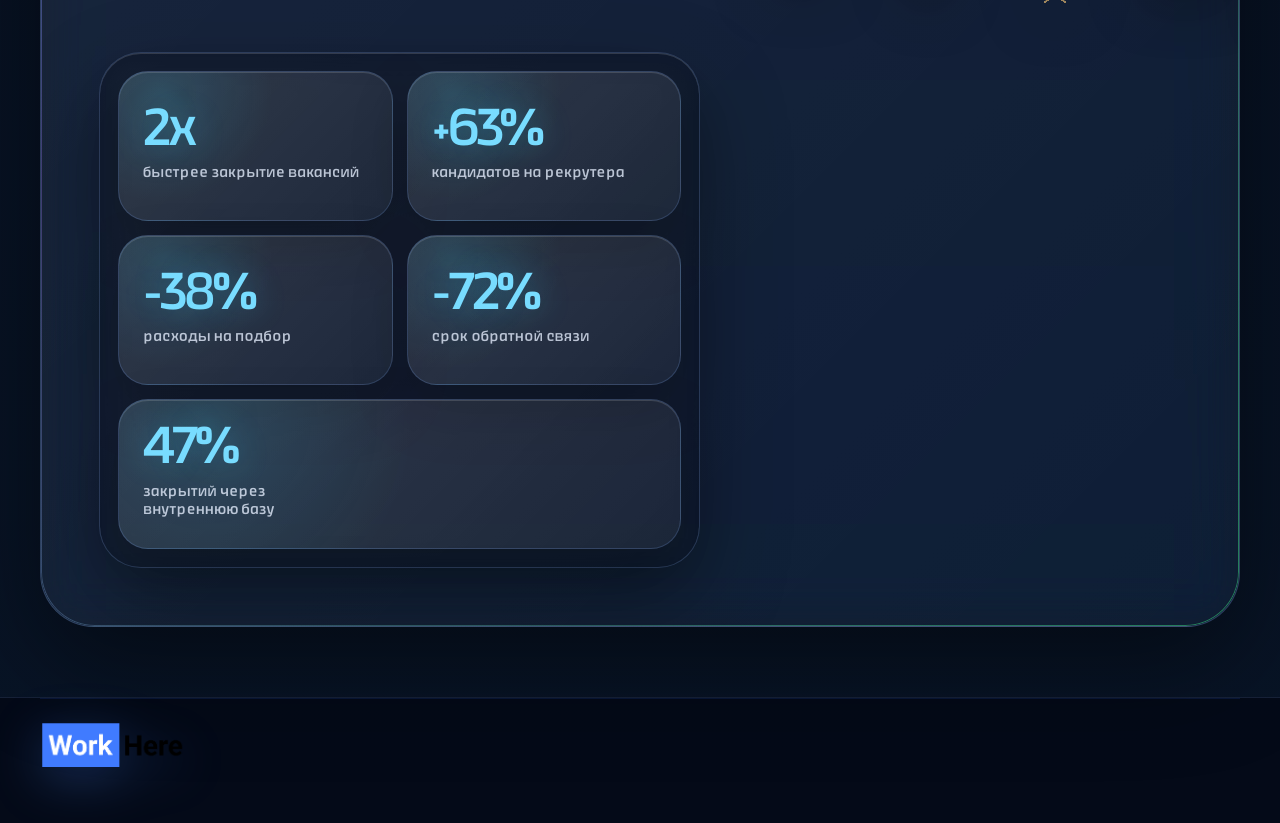
==== commit 29a55d43: "Refine heading typography scope" ====
--- a/cases-edit.html
+++ b/cases-edit.html
@@ -8,7 +8,7 @@
   <link rel="preconnect" href="https://fonts.googleapis.com">
   <link rel="preconnect" href="https://fonts.gstatic.com" crossorigin>
   <link href="https://fonts.googleapis.com/css2?family=Inter:wght@400;500;600;700;800;900&display=swap" rel="stylesheet">
-  <link rel="stylesheet" href="styles-edit.css?v=edit-5">
+  <link rel="stylesheet" href="styles-edit.css?v=edit-6">
 </head>
 <body class="design-lab">
 <div class="page" id="top">
--- a/styles-edit.css
+++ b/styles-edit.css
@@ -0,0 +1,5240 @@
+@font-face {
+  font-family: "Thicker Medium";
+  src: url("thicker-medium.otf") format("opentype");
+  font-weight: 500 900;
+  font-style: normal;
+  font-display: swap;
+}
+
+:root {
+  --font-main: "Inter", Arial, sans-serif;
+  --font-display: "Thicker Medium", "Thicker", Arial, Helvetica, sans-serif;
+  --color-primary: #2f6bff;
+  --color-primary-alt: #3478ff;
+  --color-primary-dark: #339f61;
+  --color-bg: #f7faff;
+  --color-card: #ffffff;
+  --color-card-blue: #eef6ff;
+  --color-text-muted: #667085;
+  --color-glow: rgba(47, 107, 255, 0.18);
+  --color-cta: #2fa56a;
+  --color-white: #ffffff;
+  --color-black: #050505;
+  --color-text: #0b1020;
+  --color-muted: #667085;
+  --color-soft: #eef6ff;
+  --color-green: #2fa56a;
+  --color-green-hover: #248856;
+  --color-blue: #2f6bff;
+  --color-blue-deep: #339f61;
+  --color-sky: #eef6ff;
+  --color-yellow: #eef6ff;
+  --color-mint: #eef6ff;
+  --color-violet: #f5f8ff;
+  --color-border: rgba(47, 107, 255, 0.16);
+  --shadow-soft: 0 24px 80px rgba(47, 107, 255, 0.13);
+  --shadow-card: 0 14px 36px rgba(47, 107, 255, 0.12);
+  --radius-md: 20px;
+  --radius-lg: 32px;
+  --transition: 0.2s ease;
+}
+
+* {
+  box-sizing: border-box;
+}
+
+html {
+  scroll-behavior: smooth;
+}
+
+body {
+  margin: 0;
+  font-family: var(--font-main);
+  color: var(--color-text);
+  background: #f0f2f8;
+}
+
+a {
+  color: inherit;
+  text-decoration: none;
+}
+
+img,
+svg {
+  display: block;
+  max-width: 100%;
+}
+
+button {
+  font: inherit;
+}
+
+.page {
+  min-height: 100vh;
+  overflow: hidden;
+}
+
+.container {
+  margin-inline: 40px;
+}
+
+.page__header {
+  position: absolute;
+  z-index: 20;
+  top: 40px;
+  left: 0;
+  right: 0;
+}
+
+.header {
+  min-height: 77px;
+  display: flex;
+  align-items: center;
+  justify-content: space-between;
+  gap: 20px;
+  padding: 0 20px;
+  border-radius: 21px;
+  background: #f6f9fd;
+  box-shadow: 0 10px 34px rgba(130, 158, 192, 0.18);
+  backdrop-filter: blur(18px);
+}
+
+.logo {
+  display: inline-flex;
+  align-items: center;
+  gap: 10px;
+  font-family: var(--font-display);
+  font-size: 27px;
+  font-weight: 800;
+  letter-spacing: -0.04em;
+  color: var(--color-black);
+}
+
+.logo__mark {
+  width: 34px;
+  height: 34px;
+  display: grid;
+  place-items: center;
+  border-radius: 12px;
+  background: var(--color-green);
+  color: var(--color-white);
+  font-size: 22px;
+  line-height: 1;
+}
+
+.logo--image {
+  gap: 0;
+}
+
+.logo__image {
+  display: block;
+  width: 160px;
+  max-height: 46px;
+  object-fit: contain;
+}
+
+.nav {
+  display: flex;
+  align-items: center;
+  gap: 42px;
+}
+
+.nav__link,
+.header__login {
+  color: rgba(16, 21, 37, 0.82);
+  font-family: var(--font-display);
+  font-size: 20px;
+  font-weight: 500;
+  line-height: 1.12;
+  transition: color var(--transition);
+}
+
+.nav__link:hover,
+.nav__link--active,
+.header__login:hover {
+  color: var(--color-blue);
+}
+
+.header__actions {
+  display: flex;
+  align-items: center;
+  gap: 22px;
+}
+
+.button {
+  display: inline-flex;
+  align-items: center;
+  justify-content: center;
+  min-height: 49px;
+  padding: 0 24px;
+  border: 1px solid transparent;
+  border-radius: 12px;
+  font-family: var(--font-display);
+  font-size: 17px;
+  font-weight: 600;
+  line-height: 1;
+  text-transform: uppercase;
+  cursor: pointer;
+  transition: color var(--transition), background var(--transition), border-color var(--transition), box-shadow var(--transition), transform var(--transition);
+}
+
+.button:hover {
+  transform: translateY(-1px);
+}
+
+.button--primary {
+  color: var(--color-white);
+  background: var(--color-green);
+}
+
+.button--primary:hover {
+  background: var(--color-green-hover);
+  box-shadow: 0 14px 30px rgba(54, 195, 107, 0.3);
+}
+
+.button--secondary {
+  color: var(--color-blue);
+  border-color: var(--color-blue);
+  background: var(--color-white);
+}
+
+.button--secondary:hover {
+  color: var(--color-white);
+  background: var(--color-blue);
+}
+
+.header__burger-btn {
+  display: none;
+  width: 48px;
+  height: 48px;
+  align-items: center;
+  justify-content: center;
+  border: 0;
+  border-radius: 14px;
+  background: var(--color-white);
+  color: var(--color-text);
+  cursor: pointer;
+}
+
+.mobile-menu {
+  position: fixed;
+  inset: 0;
+  z-index: 40;
+  display: none;
+  padding: 20px;
+  overflow-y: auto;
+  background: #f0f2f8;
+  opacity: 0;
+  visibility: hidden;
+  transition: opacity var(--transition), visibility var(--transition);
+}
+
+.mobile-menu.is-open {
+  opacity: 1;
+  visibility: visible;
+}
+
+.mobile-menu__panel {
+  width: 100%;
+  max-width: 430px;
+  min-height: calc(100vh - 40px);
+  margin-inline: auto;
+  padding: 14px 20px 20px;
+  border-radius: 21px;
+  background: #f6f9fd;
+}
+
+.mobile-menu__header {
+  display: flex;
+  align-items: center;
+  justify-content: space-between;
+  gap: 16px;
+}
+
+.mobile-menu__close {
+  width: 44px;
+  height: 44px;
+  border: 0;
+  border-radius: 12px;
+  background: var(--color-white);
+  color: var(--color-text);
+  font-size: 32px;
+  line-height: 1;
+  cursor: pointer;
+}
+
+.mobile-menu__nav {
+  display: grid;
+  gap: 6px;
+  margin-top: 28px;
+}
+
+.mobile-menu__link {
+  padding: 15px 0;
+  border-bottom: 1px solid var(--color-border);
+  font-family: var(--font-display);
+  font-size: 22px;
+  font-weight: 600;
+}
+
+.mobile-menu__actions {
+  display: grid;
+  gap: 12px;
+  margin-top: 30px;
+}
+
+.cases-page__hero {
+  position: relative;
+  padding: 190px 40px 70px;
+}
+
+.cases-page__hero::before,
+.cases-page__hero::after {
+  content: "";
+  position: absolute;
+  z-index: -1;
+  border-radius: 999px;
+  filter: blur(8px);
+}
+
+.cases-page__hero::before {
+  width: 520px;
+  height: 520px;
+  top: 70px;
+  right: -160px;
+  background: rgba(24, 144, 255, 0.16);
+}
+
+.cases-page__hero::after {
+  width: 420px;
+  height: 420px;
+  left: -160px;
+  bottom: -120px;
+  background: rgba(54, 195, 107, 0.18);
+}
+
+.cases-page__inner {
+  width: 100%;
+  max-width: 1360px;
+  margin-inline: auto;
+}
+
+.cases-hero {
+  display: grid;
+  grid-template-columns: minmax(0, 1.12fr) minmax(360px, 0.88fr);
+  gap: 48px;
+  align-items: center;
+}
+
+.cases-hero__eyebrow,
+.section-eyebrow {
+  margin: 0 0 18px;
+  font-family: var(--font-display);
+  font-size: 16px;
+  font-weight: 700;
+  line-height: 1.2;
+  letter-spacing: 0.08em;
+  color: var(--color-green);
+  text-transform: uppercase;
+}
+
+.cases-hero__title,
+.section-title {
+  margin: 0;
+  font-family: var(--font-display);
+  font-size: 76px;
+  font-weight: 700;
+  line-height: 1;
+  letter-spacing: -0.045em;
+  color: #101828;
+}
+
+.cases-hero__lead,
+.section-lead {
+  max-width: 760px;
+  margin: 28px 0 0;
+  color: var(--color-text);
+  font-family: var(--font-display);
+  font-size: 24px;
+  font-weight: 400;
+  line-height: 1.42;
+}
+
+.cases-hero__actions {
+  display: flex;
+  flex-wrap: wrap;
+  gap: 14px;
+  margin-top: 34px;
+}
+
+.cases-hero__visual {
+  position: relative;
+  min-height: 470px;
+  padding: 24px;
+  border-radius: 60px;
+  background: var(--color-sky);
+  box-shadow: var(--shadow-soft);
+  overflow: hidden;
+}
+
+.cases-page__hero-alt {
+  padding: 190px 40px 70px;
+}
+
+.cases-intro {
+  position: relative;
+  min-height: 620px;
+  display: block;
+  padding: 56px;
+  border-radius: 60px;
+  background:
+    radial-gradient(circle at 78% 18%, rgba(198, 229, 255, 0.9), transparent 22%),
+    radial-gradient(circle at 8% 2%, rgba(183, 244, 209, 0.7), transparent 24%),
+    var(--color-white);
+  box-shadow: var(--shadow-soft);
+  overflow: hidden;
+}
+
+.cases-intro__content {
+  position: relative;
+  z-index: 3;
+  min-width: 0;
+  max-width: 790px;
+}
+
+.cases-intro__title {
+  max-width: 790px;
+  margin: 0;
+  font-family: var(--font-display);
+  font-size: 64px;
+  font-weight: 700;
+  line-height: 1;
+  letter-spacing: -0.045em;
+  color: #101828;
+}
+
+.cases-intro__lead {
+  max-width: 760px;
+  margin: 26px 0 0;
+  color: #111827;
+  font-family: var(--font-display);
+  font-size: 22px;
+  line-height: 1.45;
+}
+
+.cases-intro__nav {
+  display: grid;
+  grid-template-columns: repeat(5, minmax(0, 112px));
+  gap: 12px;
+  margin-top: 34px;
+  color: var(--color-text);
+  font-family: var(--font-display);
+}
+
+.cases-intro__case {
+  min-height: 112px;
+  display: flex;
+  flex-direction: column;
+  justify-content: space-between;
+  gap: 10px;
+  padding: 10px;
+  border-radius: 22px;
+  background: rgba(255, 255, 255, 0.7);
+  border: 1px solid rgba(16, 21, 37, 0.08);
+  box-shadow: 0 16px 46px rgba(42, 79, 124, 0.08);
+  transition: transform var(--transition), border-color var(--transition), box-shadow var(--transition), background var(--transition);
+}
+
+.cases-intro__case--ready:hover {
+  transform: translateY(-1px);
+  border-color: rgba(63, 119, 245, 0.42);
+  background: var(--color-white);
+  box-shadow: var(--shadow-card);
+}
+
+.cases-intro__case.is-active {
+  border-color: rgba(63, 119, 245, 0.58);
+  background: var(--color-white);
+  box-shadow: var(--shadow-card);
+}
+
+.cases-intro__case-logo {
+  min-height: 58px;
+  border-radius: 16px;
+}
+
+.cases-intro__case-logo.case-card__logo--haval span {
+  font-size: 25px;
+}
+
+.cases-intro__case-logo.case-card__logo--cdek::before {
+  width: 48px;
+  height: 48px;
+  top: 5px;
+}
+
+.cases-intro__case-logo .case-card__logo-orbit {
+  width: 34px;
+  height: 12px;
+  top: 20px;
+}
+
+.cases-intro__case-logo .case-card__logo-word {
+  margin-top: 34px;
+  font-size: 22px;
+}
+
+.cases-intro__case-logo .pivaldi-logo__word {
+  font-size: 24px;
+}
+
+.cases-intro__case-logo .pivaldi-logo__ornament {
+  gap: 8px;
+}
+
+.cases-intro__case-logo .pivaldi-logo__ornament::before,
+.cases-intro__case-logo .pivaldi-logo__ornament::after {
+  width: 34px;
+}
+
+.cases-intro__case-logo.case-card__logo--miuz img {
+  max-height: 42px;
+}
+
+.cases-intro__case-logo.case-card__logo--radisson img {
+  max-height: 42px;
+}
+
+.cases-intro__case strong {
+  display: block;
+  font-size: 15px;
+  font-weight: 700;
+  line-height: 1;
+}
+
+.cases-intro__case--soon {
+  color: rgba(16, 21, 37, 0.44);
+  background: rgba(246, 249, 253, 0.72);
+  box-shadow: none;
+}
+
+.cases-intro__case-placeholder {
+  min-height: 58px;
+  display: grid;
+  place-items: center;
+  border-radius: 16px;
+  border: 1px dashed rgba(16, 21, 37, 0.18);
+  color: rgba(16, 21, 37, 0.36);
+  font-size: 20px;
+  font-weight: 800;
+  letter-spacing: -0.04em;
+}
+
+.cases-intro__clouds {
+  position: absolute;
+  z-index: 2;
+  top: 100px;
+  right: 54px;
+  width: 480px;
+  height: 430px;
+}
+
+.cases-intro__cloud {
+  position: absolute;
+  display: grid;
+  align-content: center;
+  gap: 8px;
+  min-width: 160px;
+  min-height: 126px;
+  padding: 24px 28px;
+  color: #101525;
+  font-family: var(--font-display);
+  box-shadow: 0 20px 60px rgba(42, 79, 124, 0.1);
+}
+
+.cases-intro__cloud strong {
+  display: block;
+  font-size: 46px;
+  font-weight: 800;
+  line-height: 0.92;
+  letter-spacing: -0.06em;
+}
+
+.cases-intro__cloud span {
+  display: block;
+  max-width: 180px;
+  color: rgba(16, 21, 37, 0.72);
+  font-size: 15px;
+  font-weight: 500;
+  line-height: 1.25;
+}
+
+.cases-intro__cloud--blue {
+  top: 0;
+  left: 92px;
+  width: 198px;
+  height: 142px;
+  border-radius: 45% 55% 50% 50% / 55% 45% 55% 45%;
+  background: rgba(205, 233, 255, 0.92);
+  transform: rotate(-7deg);
+}
+
+.cases-intro__cloud--blue strong {
+  color: #075bcf;
+}
+
+.cases-intro__cloud--green {
+  top: 112px;
+  right: 0;
+  width: 206px;
+  height: 148px;
+  border-radius: 55% 45% 58% 42% / 44% 56% 44% 56%;
+  background: rgba(173, 244, 203, 0.92);
+  transform: rotate(8deg);
+}
+
+.cases-intro__cloud--green strong {
+  color: #237a48;
+}
+
+.cases-intro__cloud--orange {
+  left: 0;
+  top: 178px;
+  width: 188px;
+  height: 140px;
+  border-radius: 50% 50% 42% 58% / 58% 42% 58% 42%;
+  background: rgba(255, 214, 149, 0.92);
+  transform: rotate(-10deg);
+}
+
+.cases-intro__cloud--orange strong {
+  color: #c56f16;
+}
+
+.cases-intro__cloud--mint {
+  right: 74px;
+  bottom: 0;
+  width: 190px;
+  height: 136px;
+  border-radius: 44% 56% 52% 48% / 48% 58% 42% 52%;
+  background: rgba(218, 251, 242, 0.94);
+  transform: rotate(-4deg);
+}
+
+.cases-intro__cloud--mint strong {
+  color: #219a72;
+}
+
+.cases-intro__cloud--cream {
+  left: 146px;
+  top: 244px;
+  width: 176px;
+  height: 132px;
+  border-radius: 58% 42% 48% 52% / 46% 54% 46% 54%;
+  background: rgba(255, 244, 218, 0.96);
+  transform: rotate(6deg);
+}
+
+.cases-intro__cloud--cream strong {
+  color: #d47a19;
+}
+
+.cases-intro__shape,
+.cases-intro__line {
+  position: absolute;
+  display: block;
+  pointer-events: none;
+}
+
+.cases-intro__shape {
+  z-index: 1;
+  filter: blur(0.3px);
+  opacity: 0.86;
+}
+
+.cases-intro__shape--blue {
+  width: 480px;
+  height: 330px;
+  top: 78px;
+  right: -110px;
+  border-radius: 46% 54% 48% 52% / 54% 42% 58% 46%;
+  background: rgba(196, 228, 255, 0.82);
+  transform: rotate(-10deg);
+}
+
+.cases-intro__shape--green {
+  width: 260px;
+  height: 220px;
+  left: -92px;
+  bottom: -42px;
+  border-radius: 58% 42% 52% 48% / 42% 54% 46% 58%;
+  background: rgba(170, 242, 202, 0.72);
+  transform: rotate(18deg);
+}
+
+.cases-intro__shape--orange {
+  width: 360px;
+  height: 260px;
+  right: 160px;
+  bottom: -124px;
+  border-radius: 50%;
+  background: rgba(255, 210, 132, 0.72);
+}
+
+.cases-intro__line {
+  z-index: 1;
+  width: 360px;
+  height: 360px;
+  border: 2px solid rgba(255, 255, 255, 0.68);
+  border-radius: 50%;
+}
+
+.cases-intro__line--one {
+  top: 70px;
+  right: 170px;
+}
+
+.cases-intro__line--two {
+  right: 56px;
+  bottom: 86px;
+  width: 150px;
+  height: 150px;
+}
+
+.cases-intro__logos {
+  display: grid;
+  grid-template-columns: repeat(5, minmax(0, 1fr));
+  gap: 12px;
+  margin-top: 42px;
+}
+
+.cases-intro__logo {
+  min-height: 132px;
+  display: flex;
+  flex-direction: column;
+  justify-content: space-between;
+  gap: 12px;
+  padding: 12px;
+  border-radius: 24px;
+  background: #f6f9fd;
+  border: 1px solid rgba(16, 21, 37, 0.08);
+  color: var(--color-text);
+  font-family: var(--font-display);
+  transition: transform var(--transition), border-color var(--transition), box-shadow var(--transition);
+}
+
+.cases-intro__logo--ready:hover {
+  transform: translateY(-3px);
+  border-color: #3f77f5;
+  box-shadow: var(--shadow-card);
+}
+
+.cases-intro__logo .case-card__logo {
+  min-height: 70px;
+  border-radius: 18px;
+}
+
+.cases-intro__logo .case-card__logo--haval span {
+  font-size: 29px;
+}
+
+.cases-intro__logo .case-card__logo-word {
+  font-size: 28px;
+}
+
+.cases-intro__logo strong {
+  font-size: 17px;
+  line-height: 1;
+}
+
+.cases-intro__logo--soon {
+  align-items: flex-start;
+  justify-content: flex-end;
+  color: rgba(16, 21, 37, 0.5);
+  background: repeating-linear-gradient(-45deg, #f6f9fd, #f6f9fd 10px, #eef3fb 10px, #eef3fb 20px);
+  font-size: 16px;
+  font-weight: 700;
+}
+
+.cases-intro__card {
+  position: relative;
+  min-height: 100%;
+  display: flex;
+  flex-direction: column;
+  justify-content: space-between;
+  gap: 34px;
+  padding: 36px;
+  border-radius: 42px;
+  background: var(--color-sky);
+  overflow: hidden;
+}
+
+.cases-intro__card::after {
+  content: "";
+  position: absolute;
+  right: -82px;
+  bottom: -112px;
+  width: 260px;
+  height: 260px;
+  border-radius: 50%;
+  background: var(--color-yellow);
+}
+
+.cases-intro__card h3,
+.cases-intro__card ul {
+  position: relative;
+  z-index: 1;
+}
+
+.cases-intro__card h3 {
+  max-width: 430px;
+  margin: 0;
+  font-family: var(--font-display);
+  font-size: 34px;
+  line-height: 1.05;
+  letter-spacing: -0.045em;
+}
+
+.cases-intro__card ul {
+  display: grid;
+  gap: 12px;
+  margin: 0;
+  padding: 0;
+  list-style: none;
+}
+
+.cases-intro__card li {
+  display: flex;
+  align-items: center;
+  gap: 12px;
+  padding: 15px 16px;
+  border-radius: 18px;
+  background: rgba(255, 255, 255, 0.72);
+  color: #111827;
+  font-family: var(--font-display);
+  font-size: 17px;
+  font-weight: 600;
+}
+
+.cases-intro__card li::before {
+  content: "";
+  width: 12px;
+  height: 12px;
+  flex: 0 0 auto;
+  border-radius: 50%;
+  background: var(--color-green);
+  box-shadow: inset 0 0 0 3px var(--color-white);
+}
+
+.cases-hero__visual::before {
+  content: "";
+  position: absolute;
+  inset: auto -80px -120px auto;
+  width: 300px;
+  height: 300px;
+  border-radius: 50%;
+  background: var(--color-yellow);
+}
+
+.mockup {
+  position: relative;
+  z-index: 1;
+  height: 100%;
+  min-height: 420px;
+  display: grid;
+  align-content: space-between;
+  gap: 18px;
+  padding: 26px;
+  border-radius: 42px;
+  background: rgba(255, 255, 255, 0.92);
+}
+
+.mockup__top {
+  display: flex;
+  justify-content: space-between;
+  gap: 14px;
+}
+
+.mockup__chip,
+.case-chip {
+  display: inline-flex;
+  align-items: center;
+  justify-content: center;
+  min-height: 32px;
+  padding: 7px 13px;
+  border-radius: 999px;
+  background: #6df9a5;
+  color: var(--color-black);
+  font-family: var(--font-display);
+  font-size: 12px;
+  font-weight: 600;
+  line-height: 1.2;
+}
+
+.mockup__chip--blue,
+.case-chip--blue {
+  background: #d9f0ff;
+  color: var(--color-blue-deep);
+}
+
+.mockup__title {
+  margin: 8px 0 0;
+  font-family: var(--font-display);
+  font-size: 32px;
+  font-weight: 700;
+  line-height: 1.08;
+  letter-spacing: -0.04em;
+}
+
+.mockup__pipeline {
+  display: grid;
+  gap: 10px;
+  margin-top: 22px;
+}
+
+.mockup__row {
+  display: grid;
+  grid-template-columns: 1fr auto;
+  gap: 14px;
+  align-items: center;
+  padding: 14px;
+  border: 1px solid var(--color-border);
+  border-radius: 18px;
+  background: #f7faff;
+  font-family: var(--font-display);
+  font-weight: 600;
+}
+
+.mockup__bar {
+  height: 8px;
+  margin-top: 8px;
+  border-radius: 999px;
+  background: #e3eaf4;
+  overflow: hidden;
+}
+
+.mockup__bar span {
+  display: block;
+  height: 100%;
+  border-radius: inherit;
+  background: var(--color-green);
+}
+
+.mockup__metric {
+  display: grid;
+  grid-template-columns: repeat(2, 1fr);
+  gap: 12px;
+}
+
+.mockup__metric-card {
+  padding: 18px;
+  border-radius: 24px;
+  background: var(--color-text);
+  color: var(--color-white);
+}
+
+.mockup__metric-card strong {
+  display: block;
+  font-family: var(--font-display);
+  font-size: 34px;
+  line-height: 1;
+}
+
+.mockup__metric-card span {
+  display: block;
+  margin-top: 8px;
+  color: rgba(255, 255, 255, 0.72);
+  font-size: 13px;
+  line-height: 1.35;
+}
+
+.cases-page__nav,
+.cases-page__voice,
+.cases-page__case,
+.cases-page__cta,
+.home-preview {
+  padding: 0 40px 70px;
+}
+
+.case-nav {
+  padding: 56px;
+  border-radius: 60px;
+  background: var(--color-white);
+  box-shadow: var(--shadow-soft);
+}
+
+.case-nav__head {
+  display: flex;
+  justify-content: space-between;
+  align-items: flex-end;
+  gap: 24px;
+  margin-bottom: 26px;
+}
+
+.case-nav__title {
+  max-width: 760px;
+  margin: 0;
+  font-family: var(--font-display);
+  font-size: 44px;
+  line-height: 1;
+  letter-spacing: -0.04em;
+}
+
+.case-nav__note {
+  margin: 0;
+  color: var(--color-muted);
+  font-family: var(--font-display);
+  font-size: 18px;
+}
+
+.case-nav__grid {
+  display: grid;
+  grid-template-columns: repeat(5, minmax(0, 1fr));
+  gap: 16px;
+}
+
+.case-card {
+  min-height: 232px;
+  display: flex;
+  flex-direction: column;
+  justify-content: space-between;
+  gap: 16px;
+  padding: 20px;
+  border: 2px solid transparent;
+  border-radius: 24px;
+  background: #f6f9fd;
+  box-shadow: 0 0 0 rgba(42, 79, 124, 0);
+  transition: border-color var(--transition), transform var(--transition), box-shadow var(--transition), background var(--transition);
+}
+
+.case-card:hover,
+.case-card--active {
+  transform: translateY(-3px);
+  border-color: #3f77f5;
+  background: var(--color-white);
+  box-shadow: var(--shadow-card);
+}
+
+.case-card--soon {
+  color: rgba(16, 21, 37, 0.48);
+  background: repeating-linear-gradient(-45deg, #f6f9fd, #f6f9fd 10px, #eef3fb 10px, #eef3fb 20px);
+}
+
+.case-card__logo {
+  width: 100%;
+  min-height: 74px;
+  display: grid;
+  place-items: center;
+  overflow: hidden;
+  border-radius: 18px;
+}
+
+.case-card__logo--haval {
+  position: relative;
+  background: #f20b0b;
+  box-shadow: inset 0 0 0 1px rgba(0, 0, 0, 0.12);
+}
+
+.case-card__logo--haval span {
+  display: block;
+  color: #d7d7d7;
+  font-family: var(--font-display);
+  font-size: 31px;
+  font-weight: 900;
+  font-style: italic;
+  line-height: 1;
+  letter-spacing: -0.1em;
+  text-shadow: 2px 2px 0 #000, -1px -1px 0 #fff, 0 5px 10px rgba(0, 0, 0, 0.35);
+  transform: skewX(-13deg) scaleX(1.25);
+}
+
+.case-card__logo--placeholder {
+  border: 1px dashed rgba(16, 21, 37, 0.2);
+  background: rgba(255, 255, 255, 0.72);
+  color: rgba(16, 21, 37, 0.38);
+  font-family: var(--font-display);
+  font-size: 13px;
+  font-weight: 700;
+  text-transform: uppercase;
+  letter-spacing: 0.08em;
+}
+
+.case-card__logo--cdek {
+  position: relative;
+  gap: 8px;
+  background: var(--color-white);
+  border: 1px solid rgba(16, 21, 37, 0.08);
+}
+
+.case-card__logo--cdek::before {
+  content: "";
+  position: absolute;
+  width: 70px;
+  height: 70px;
+  top: 6px;
+  left: 50%;
+  border-radius: 50%;
+  background: radial-gradient(circle at 35% 25%, #b5ef3e 0, #64c528 45%, #159b3b 100%);
+  transform: translateX(-50%);
+}
+
+.case-card__logo-orbit {
+  position: absolute;
+  z-index: 1;
+  width: 48px;
+  height: 18px;
+  top: 25px;
+  left: 50%;
+  border-radius: 100% 0 100% 0;
+  background: var(--color-white);
+  transform: translateX(-50%) rotate(-18deg) skewX(-18deg);
+}
+
+.case-card__logo-word {
+  position: relative;
+  z-index: 2;
+  margin-top: 42px;
+  color: #22252a;
+  font-family: var(--font-display);
+  font-size: 30px;
+  font-weight: 900;
+  font-style: italic;
+  line-height: 1;
+  letter-spacing: -0.11em;
+  transform: skewX(-12deg) scaleX(1.12);
+}
+
+.case-card__logo--pivaldi {
+  position: relative;
+  gap: 10px;
+  background: #171717;
+  border: 1px solid rgba(177, 151, 108, 0.28);
+  color: #b79b6f;
+}
+
+.case-card__logo--pivaldi::before {
+  content: "";
+  position: absolute;
+  inset: 0;
+  background: radial-gradient(circle at 50% 12%, rgba(255, 255, 255, 0.06), transparent 34%);
+}
+
+.pivaldi-logo__word,
+.pivaldi-logo__ornament {
+  position: relative;
+  z-index: 1;
+  display: flex;
+  align-items: center;
+  justify-content: center;
+  font-family: var(--font-display);
+}
+
+.pivaldi-logo__word {
+  color: #b79b6f;
+  font-size: 34px;
+  font-weight: 900;
+  line-height: 0.9;
+  letter-spacing: 0.03em;
+  text-shadow: 0 1px 0 rgba(255, 255, 255, 0.12);
+}
+
+.pivaldi-logo__ornament {
+  width: 100%;
+  height: 20px;
+  gap: 12px;
+  background:
+    radial-gradient(circle at 50% 50%, #b79b6f 0 3px, transparent 4px),
+    linear-gradient(35deg, transparent 46%, #9f865d 47% 53%, transparent 54%),
+    linear-gradient(-35deg, transparent 46%, #9f865d 47% 53%, transparent 54%);
+  background-repeat: no-repeat;
+  background-position: center;
+  background-size: 24px 18px, 22px 16px, 22px 16px;
+}
+
+.pivaldi-logo__ornament::before,
+.pivaldi-logo__ornament::after {
+  content: "";
+  width: 72px;
+  height: 4px;
+  border-radius: 999px;
+  background: #9f865d;
+}
+
+.pivaldi-logo__ornament {
+  color: #b79b6f;
+}
+
+.pivaldi-logo__ornament span {
+  display: none;
+}
+
+.case-card__logo--miuz {
+  padding: 10px;
+  background: var(--color-white);
+  border: 1px solid rgba(16, 21, 37, 0.08);
+}
+
+.case-card__logo--miuz img {
+  width: 100%;
+  max-height: 54px;
+  object-fit: contain;
+}
+
+.case-card__logo--radisson {
+  padding: 10px;
+  background: var(--color-white);
+  border: 1px solid rgba(16, 21, 37, 0.08);
+}
+
+.case-card__logo--radisson img {
+  width: 100%;
+  max-height: 54px;
+  object-fit: contain;
+}
+
+.case-card__name {
+  margin: 0;
+  font-family: var(--font-display);
+  font-size: 24px;
+  font-weight: 700;
+  letter-spacing: -0.03em;
+}
+
+.case-card__text {
+  margin: 8px 0 0;
+  color: var(--color-muted);
+  font-size: 14px;
+  line-height: 1.45;
+}
+
+.case-card__status {
+  align-self: flex-start;
+  padding: 8px 12px;
+  border-radius: 999px;
+  background: var(--color-mint);
+  color: var(--color-green);
+  font-family: var(--font-display);
+  font-size: 12px;
+  font-weight: 700;
+  text-transform: uppercase;
+}
+
+.case-card--soon .case-card__status {
+  background: var(--color-white);
+  color: rgba(16, 21, 37, 0.48);
+}
+
+.client-voice {
+  padding: 56px;
+  border-radius: 60px;
+  background: var(--color-sky);
+  box-shadow: var(--shadow-soft);
+}
+
+.client-voice__head {
+  display: grid;
+  grid-template-columns: minmax(0, 0.95fr) minmax(340px, 0.65fr);
+  gap: 32px;
+  align-items: end;
+  margin-bottom: 28px;
+}
+
+.client-voice__title {
+  max-width: 740px;
+  margin: 0;
+  font-family: var(--font-display);
+  font-size: 52px;
+  line-height: 1;
+  letter-spacing: -0.045em;
+}
+
+.client-voice__lead {
+  margin: 0;
+  color: #111827;
+  font-family: var(--font-display);
+  font-size: 20px;
+  line-height: 1.42;
+}
+
+.client-carousel {
+  position: relative;
+  display: grid;
+  grid-template-columns: 58px minmax(0, 1fr) 58px;
+  gap: 16px;
+  align-items: center;
+}
+
+.client-carousel__viewport {
+  min-width: 0;
+}
+
+.client-slide {
+  position: relative;
+  min-height: 520px;
+  display: grid;
+  grid-template-columns: minmax(0, 0.88fr) minmax(360px, 0.78fr);
+  gap: 28px;
+  padding: 34px;
+  overflow: hidden;
+  border: 1px solid rgba(255, 255, 255, 0.66);
+  border-radius: 46px;
+  background:
+    radial-gradient(circle at 16% 18%, rgba(255, 212, 106, 0.38), transparent 27%),
+    radial-gradient(circle at 88% 10%, rgba(216, 251, 241, 0.74), transparent 32%),
+    linear-gradient(135deg, rgba(255, 255, 255, 0.96), rgba(238, 247, 255, 0.82));
+  box-shadow: 0 28px 74px rgba(30, 72, 130, 0.18);
+}
+
+.client-slide[hidden] {
+  display: none;
+}
+
+.client-slide.is-active {
+  animation: clientSlideIn 0.22s ease both;
+}
+
+@keyframes clientSlideIn {
+  from {
+    opacity: 0;
+    transform: translateX(12px);
+  }
+
+  to {
+    opacity: 1;
+    transform: translateX(0);
+  }
+}
+
+.client-slide::before {
+  content: "";
+  position: absolute;
+  inset: auto auto -130px -110px;
+  width: 320px;
+  height: 320px;
+  border-radius: 50%;
+  background: rgba(24, 144, 255, 0.12);
+}
+
+.client-slide__person,
+.client-slide__letter {
+  position: relative;
+  z-index: 1;
+}
+
+.client-slide__person {
+  display: grid;
+  grid-template-rows: auto auto 1fr;
+  gap: 22px;
+  min-width: 0;
+}
+
+.client-slide__photo {
+  width: min(100%, 360px);
+  min-height: 230px;
+  display: grid;
+  place-items: center;
+  padding: 24px;
+  border: 1px dashed rgba(16, 21, 37, 0.2);
+  border-radius: 34px;
+  background:
+    linear-gradient(135deg, rgba(216, 251, 241, 0.8), rgba(207, 232, 255, 0.72)),
+    var(--color-white);
+  color: rgba(16, 21, 37, 0.54);
+  font-family: var(--font-display);
+  font-size: 18px;
+  font-weight: 700;
+  text-align: center;
+}
+
+.client-slide__meta {
+  display: grid;
+  gap: 6px;
+  color: var(--color-muted);
+  font-size: 16px;
+  line-height: 1.35;
+}
+
+.client-slide__meta strong {
+  color: var(--color-text);
+  font-family: var(--font-display);
+  font-size: 30px;
+  line-height: 1;
+  letter-spacing: -0.04em;
+}
+
+.client-slide blockquote {
+  align-self: end;
+  margin: 0;
+  color: rgba(16, 21, 37, 0.88);
+  font-family: var(--font-display);
+  font-size: 28px;
+  font-style: italic;
+  font-weight: 400;
+  line-height: 1.2;
+  letter-spacing: -0.035em;
+}
+
+.client-slide__letter {
+  min-width: 0;
+  display: flex;
+  align-items: stretch;
+}
+
+.client-letter {
+  width: 100%;
+  min-height: 100%;
+  display: flex;
+  flex-direction: column;
+  align-items: center;
+  justify-content: center;
+  gap: 18px;
+  padding: 34px;
+  border-radius: 34px;
+  background: var(--color-white);
+  box-shadow: 0 18px 46px rgba(42, 79, 124, 0.14);
+  text-align: center;
+}
+
+.client-letter--placeholder {
+  border: 1px dashed rgba(16, 21, 37, 0.18);
+  background:
+    linear-gradient(rgba(255, 255, 255, 0.92), rgba(255, 255, 255, 0.92)),
+    repeating-linear-gradient(0deg, transparent 0 26px, rgba(16, 21, 37, 0.06) 26px 27px);
+}
+
+.client-letter .case-card__logo {
+  width: min(100%, 260px);
+  min-height: 92px;
+}
+
+.client-letter .case-card__logo--haval span {
+  font-size: 44px;
+}
+
+.client-letter strong {
+  max-width: 280px;
+  font-family: var(--font-display);
+  font-size: 24px;
+  line-height: 1.08;
+  letter-spacing: -0.04em;
+}
+
+.client-letter > span:last-child {
+  color: var(--color-muted);
+  font-size: 15px;
+}
+
+.client-carousel__arrow {
+  width: 58px;
+  height: 58px;
+  border: 0;
+  border-radius: 20px;
+  background: var(--color-white);
+  box-shadow: 0 12px 28px rgba(42, 79, 124, 0.16);
+  cursor: pointer;
+  transition: transform var(--transition), box-shadow var(--transition), background var(--transition);
+}
+
+.client-carousel__arrow:hover {
+  transform: translateY(-2px);
+  box-shadow: 0 16px 34px rgba(42, 79, 124, 0.2);
+}
+
+.client-carousel__arrow::before {
+  content: "";
+  display: block;
+  width: 14px;
+  height: 14px;
+  margin: auto;
+  border-top: 3px solid var(--color-blue);
+  border-right: 3px solid var(--color-blue);
+}
+
+.client-carousel__arrow--prev::before {
+  transform: rotate(-135deg) translate(-1px, -1px);
+}
+
+.client-carousel__arrow--next::before {
+  transform: rotate(45deg) translate(-1px, 1px);
+}
+
+.client-carousel__dots {
+  grid-column: 2;
+  display: flex;
+  justify-content: center;
+  gap: 10px;
+  margin-top: 4px;
+}
+
+.client-carousel__dots button {
+  width: 10px;
+  height: 10px;
+  padding: 0;
+  border: 0;
+  border-radius: 999px;
+  background: rgba(16, 21, 37, 0.22);
+  cursor: pointer;
+  transition: width var(--transition), background var(--transition);
+}
+
+.client-carousel__dots button.is-active {
+  width: 34px;
+  background: var(--color-blue);
+}
+
+.case-solution {
+  padding: 0 64px 64px;
+}
+
+.case-solution__box {
+  padding: 40px;
+  border-radius: 40px;
+  background: var(--color-violet);
+}
+
+.case-solution__title {
+  max-width: 620px;
+  margin: 0 0 24px;
+  font-family: var(--font-display);
+  font-size: 42px;
+  line-height: 1;
+  letter-spacing: -0.04em;
+}
+
+.case-solution__grid {
+  display: grid;
+  grid-template-columns: repeat(4, minmax(0, 1fr));
+  gap: 16px;
+}
+
+.case-solution__item {
+  min-height: 210px;
+  display: flex;
+  flex-direction: column;
+  justify-content: space-between;
+  gap: 18px;
+  padding: 24px;
+  border-radius: 28px;
+  background: rgba(255, 255, 255, 0.68);
+  border: 1px solid rgba(16, 21, 37, 0.08);
+}
+
+.case-solution__item h4 {
+  margin: 0;
+  font-family: var(--font-display);
+  font-size: 24px;
+  line-height: 1.05;
+  letter-spacing: -0.04em;
+}
+
+.case-solution__item p {
+  margin: 0;
+  color: var(--color-muted);
+  font-size: 15px;
+  line-height: 1.42;
+}
+
+.case-detail {
+  overflow: hidden;
+  border-radius: 60px;
+  background: var(--color-white);
+  box-shadow: var(--shadow-soft);
+}
+
+.case-detail__intro {
+  display: grid;
+  grid-template-columns: minmax(0, 1.1fr) minmax(320px, 0.9fr);
+  gap: 36px;
+  padding: 64px 64px 34px;
+}
+
+.case-detail__title {
+  max-width: 900px;
+  margin: 0;
+  font-family: var(--font-display);
+  font-size: 58px;
+  font-weight: 700;
+  line-height: 1;
+  letter-spacing: -0.045em;
+}
+
+.case-detail__lead {
+  margin: 24px 0 0;
+  color: #111827;
+  font-family: var(--font-display);
+  font-size: 22px;
+  line-height: 1.45;
+}
+
+.case-detail__aside {
+  align-self: stretch;
+  display: grid;
+  gap: 14px;
+}
+
+.case-fact {
+  padding: 22px;
+  border-radius: 28px;
+  background: #f6f9fd;
+}
+
+.case-fact strong {
+  display: block;
+  font-family: var(--font-display);
+  font-size: 34px;
+  line-height: 1;
+  letter-spacing: -0.04em;
+}
+
+.case-fact span {
+  display: block;
+  margin-top: 8px;
+  color: var(--color-muted);
+  line-height: 1.35;
+}
+
+.case-detail__columns {
+  display: grid;
+  grid-template-columns: repeat(2, minmax(0, 1fr));
+  gap: 20px;
+  padding: 30px 64px 64px;
+}
+
+.case-block {
+  padding: 34px;
+  border-radius: 32px;
+  background: #f6f9fd;
+}
+
+.case-block--blue {
+  background: var(--color-sky);
+}
+
+.case-block__title {
+  margin: 0 0 20px;
+  font-family: var(--font-display);
+  font-size: 32px;
+  line-height: 1;
+  letter-spacing: -0.04em;
+}
+
+.case-list {
+  display: grid;
+  gap: 14px;
+  margin: 0;
+  padding: 0;
+  list-style: none;
+}
+
+.case-list li {
+  position: relative;
+  padding-left: 32px;
+  color: #111827;
+  font-size: 17px;
+  line-height: 1.45;
+}
+
+.case-list li::before {
+  content: "";
+  position: absolute;
+  left: 0;
+  top: 0.45em;
+  width: 14px;
+  height: 14px;
+  border-radius: 50%;
+  background: var(--color-green);
+  box-shadow: inset 0 0 0 4px var(--color-white);
+}
+
+.case-block__text {
+  margin: 0 0 18px;
+  color: #111827;
+  font-size: 17px;
+  line-height: 1.5;
+}
+
+.case-story,
+.case-quote {
+  padding: 0 64px 32px;
+}
+
+.case-story__box,
+.case-quote__box {
+  padding: 38px;
+  border-radius: 34px;
+  background: #f6f9fd;
+}
+
+.case-story--blue .case-story__box {
+  background: var(--color-sky);
+}
+
+.case-story__title,
+.case-quote__title {
+  margin: 0;
+  font-family: var(--font-display);
+  font-size: 36px;
+  line-height: 1;
+  letter-spacing: -0.04em;
+}
+
+.case-story__lead,
+.case-story__note {
+  max-width: 980px;
+  margin: 18px 0 0;
+  color: #111827;
+  font-size: 18px;
+  line-height: 1.5;
+}
+
+.case-story__note {
+  font-family: var(--font-display);
+  font-weight: 600;
+}
+
+.case-story__grid {
+  display: grid;
+  grid-template-columns: repeat(2, minmax(0, 1fr));
+  gap: 16px;
+  margin-top: 24px;
+}
+
+.case-story__grid--three {
+  grid-template-columns: repeat(3, minmax(0, 1fr));
+}
+
+.case-story__item {
+  min-height: 180px;
+  padding: 24px;
+  border: 1px solid rgba(16, 21, 37, 0.07);
+  border-radius: 26px;
+  background: rgba(255, 255, 255, 0.68);
+  box-shadow: 0 14px 38px rgba(42, 79, 124, 0.08);
+}
+
+.case-story__item h4 {
+  margin: 0;
+  font-family: var(--font-display);
+  font-size: 22px;
+  line-height: 1.12;
+  letter-spacing: -0.03em;
+}
+
+.case-story__item p {
+  margin: 14px 0 0;
+  color: rgba(16, 21, 37, 0.74);
+  line-height: 1.46;
+}
+
+.case-quote__box {
+  background:
+    radial-gradient(circle at 92% 10%, rgba(207, 232, 255, 0.76), transparent 30%),
+    linear-gradient(135deg, rgba(238, 231, 255, 0.95), rgba(216, 251, 241, 0.68));
+}
+
+.case-quote__text {
+  margin: 24px 0 0;
+  color: #111827;
+  font-family: var(--font-display);
+  font-size: 25px;
+  line-height: 1.42;
+  letter-spacing: -0.02em;
+}
+
+.case-quote__author {
+  margin: 22px 0 0;
+  color: var(--color-green);
+  font-family: var(--font-display);
+  font-size: 18px;
+  font-weight: 800;
+}
+
+.case-results {
+  padding: 64px;
+  background:
+    radial-gradient(circle at 12% 18%, rgba(170, 242, 202, 0.42), transparent 28%),
+    radial-gradient(circle at 92% 6%, rgba(207, 232, 255, 0.78), transparent 30%),
+    linear-gradient(135deg, #f7fbff 0%, #fff8e8 100%);
+  color: var(--color-text);
+}
+
+.case-results__head {
+  display: flex;
+  justify-content: space-between;
+  align-items: flex-end;
+  gap: 24px;
+  margin-bottom: 24px;
+}
+
+.case-results__title {
+  max-width: 760px;
+  margin: 0;
+  color: var(--color-text);
+  font-family: var(--font-display);
+  font-size: 46px;
+  line-height: 1;
+  letter-spacing: -0.04em;
+}
+
+.case-results__tag {
+  flex: 0 0 auto;
+  padding: 11px 16px;
+  border-radius: 999px;
+  background: #ffd982;
+  color: var(--color-text);
+  font-family: var(--font-display);
+  font-weight: 700;
+  box-shadow: 0 12px 34px rgba(255, 180, 72, 0.22);
+}
+
+.case-results__lead {
+  max-width: 820px;
+  margin: -4px 0 24px;
+  color: #111827;
+  font-family: var(--font-display);
+  font-size: 22px;
+  line-height: 1.42;
+}
+
+.metrics-grid {
+  display: grid;
+  grid-template-columns: repeat(5, minmax(0, 1fr));
+  gap: 16px;
+}
+
+.metrics-grid--cdek,
+.metrics-grid--miuz,
+.metrics-grid--radisson {
+  grid-template-columns: repeat(3, minmax(0, 1fr));
+}
+
+.metric-card {
+  min-height: 200px;
+  display: flex;
+  flex-direction: column;
+  justify-content: space-between;
+  padding: 24px;
+  border-radius: 28px;
+  background: rgba(255, 255, 255, 0.78);
+  border: 1px solid rgba(16, 21, 37, 0.08);
+  box-shadow: 0 18px 48px rgba(42, 79, 124, 0.1);
+}
+
+.metric-card:nth-child(1) {
+  background: rgba(207, 232, 255, 0.78);
+}
+
+.metric-card:nth-child(2) {
+  background: rgba(170, 242, 202, 0.72);
+}
+
+.metric-card:nth-child(3) {
+  background: rgba(255, 243, 216, 0.9);
+}
+
+.metric-card:nth-child(4) {
+  background: rgba(216, 251, 241, 0.78);
+}
+
+.metric-card:nth-child(5) {
+  background: rgba(255, 219, 160, 0.68);
+}
+
+.metric-card:nth-child(6) {
+  background: rgba(238, 231, 255, 0.78);
+}
+
+.metric-card:nth-child(7) {
+  background: rgba(207, 232, 255, 0.68);
+}
+
+.metric-card:nth-child(8) {
+  background: rgba(170, 242, 202, 0.64);
+}
+
+.metric-card:nth-child(9) {
+  background: rgba(255, 243, 216, 0.82);
+}
+
+.metric-card__value {
+  display: block;
+  font-family: var(--font-display);
+  font-size: 54px;
+  font-weight: 800;
+  line-height: 0.95;
+  letter-spacing: -0.06em;
+  color: #1890ff;
+  text-shadow: 0 10px 28px rgba(24, 144, 255, 0.12);
+}
+
+.metric-card:nth-child(2) .metric-card__value,
+.metric-card:nth-child(4) .metric-card__value {
+  color: #237a48;
+}
+
+.metric-card:nth-child(3) .metric-card__value,
+.metric-card:nth-child(5) .metric-card__value {
+  color: #d47a19;
+}
+
+.metric-card:nth-child(6) .metric-card__value {
+  color: #765bd8;
+}
+
+.metric-card:nth-child(7) .metric-card__value {
+  color: #075bcf;
+}
+
+.metric-card:nth-child(8) .metric-card__value {
+  color: #237a48;
+}
+
+.metric-card:nth-child(9) .metric-card__value {
+  color: #d47a19;
+}
+
+.metrics-grid--cdek .metric-card__value,
+.metrics-grid--miuz .metric-card__value,
+.metrics-grid--radisson .metric-card__value {
+  font-size: 48px;
+}
+
+.metric-card__text {
+  margin: 20px 0 0;
+  color: rgba(16, 21, 37, 0.72);
+  line-height: 1.38;
+}
+
+.case-change {
+  padding: 64px;
+}
+
+.case-change__box {
+  display: grid;
+  grid-template-columns: 0.85fr 1.15fr;
+  gap: 34px;
+  align-items: center;
+  padding: 42px;
+  border-radius: 40px;
+  background: var(--color-violet);
+}
+
+.case-change--media .case-change__box {
+  grid-template-columns: minmax(360px, 0.82fr) minmax(0, 1fr);
+  align-items: start;
+  padding: 46px 52px;
+}
+
+.case-change--messengers .case-change__box {
+  grid-template-columns: minmax(360px, 0.78fr) minmax(0, 1fr);
+  align-items: start;
+  padding: 46px 52px;
+}
+
+.case-change--apps .case-change__box {
+  grid-template-columns: minmax(400px, 0.82fr) minmax(0, 1fr);
+  align-items: start;
+  padding: 46px 52px;
+}
+
+.case-change--radisson .case-change__box {
+  grid-template-columns: minmax(400px, 0.82fr) minmax(0, 1fr);
+  align-items: start;
+  padding: 46px 52px;
+}
+
+.case-change--funnels .case-change__box {
+  align-items: start;
+  padding: 46px 52px;
+}
+
+.case-change--funnels .case-change__content {
+  align-content: start;
+}
+
+.case-change__content {
+  min-width: 0;
+  display: grid;
+  gap: 24px;
+}
+
+.case-change__title {
+  margin: 0;
+  font-family: var(--font-display);
+  font-size: 42px;
+  line-height: 1;
+  letter-spacing: -0.04em;
+}
+
+.case-change__text {
+  margin: 0;
+  color: #111827;
+  font-family: var(--font-display);
+  font-size: 22px;
+  line-height: 1.45;
+}
+
+.case-change__funnel-panel {
+  display: grid;
+  gap: 26px;
+  min-width: 0;
+}
+
+.case-funnels {
+  display: grid;
+  grid-template-columns: repeat(2, minmax(0, 1fr));
+  gap: 22px;
+  max-width: 640px;
+}
+
+.case-change--funnels .case-funnels {
+  max-width: 100%;
+}
+
+.case-funnel {
+  display: grid;
+  gap: 9px;
+  justify-items: center;
+  align-content: start;
+  padding: 18px;
+  border-radius: 24px;
+  background: rgba(255, 255, 255, 0.34);
+  box-shadow: inset 0 0 0 1px rgba(255, 255, 255, 0.34);
+}
+
+.funnel-strip {
+  display: block;
+  height: 18px;
+  border-radius: 999px;
+  box-shadow: 0 10px 22px rgba(42, 79, 124, 0.12);
+}
+
+.case-funnel--five .funnel-strip:nth-child(1) {
+  width: 100%;
+  background: #1890ff;
+}
+
+.case-funnel--five .funnel-strip:nth-child(2) {
+  width: 86%;
+  background: #2fd87c;
+}
+
+.case-funnel--five .funnel-strip:nth-child(3) {
+  width: 72%;
+  background: #ffd24d;
+}
+
+.case-funnel--five .funnel-strip:nth-child(4) {
+  width: 58%;
+  background: #ff9a3d;
+}
+
+.case-funnel--five .funnel-strip:nth-child(5) {
+  width: 44%;
+  background: #765bd8;
+}
+
+.case-funnel--four .funnel-strip:nth-child(1) {
+  width: 100%;
+  background: #00b8d9;
+}
+
+.case-funnel--four .funnel-strip:nth-child(2) {
+  width: 82%;
+  background: #aaf2ca;
+}
+
+.case-funnel--four .funnel-strip:nth-child(3) {
+  width: 64%;
+  background: #ff7e9f;
+}
+
+.case-funnel--four .funnel-strip:nth-child(4) {
+  width: 46%;
+  background: #ffb648;
+}
+
+.case-change__media {
+  margin: 0;
+}
+
+.case-change__image {
+  width: 100%;
+  border-radius: 18px;
+  background: var(--color-white);
+  box-shadow: 0 16px 40px rgba(42, 79, 124, 0.12);
+}
+
+.case-change__radisson-assets {
+  position: relative;
+  width: min(100%, 430px);
+  min-height: 270px;
+}
+
+.radisson-tool {
+  position: absolute;
+  display: block;
+  object-fit: contain;
+  border-radius: 18px;
+  background: var(--color-white);
+  box-shadow: 0 16px 36px rgba(42, 79, 124, 0.12);
+}
+
+.radisson-tool--mango {
+  top: 0;
+  left: 0;
+  width: 242px;
+}
+
+.radisson-tool--ai {
+  top: 58px;
+  right: 0;
+  width: 168px;
+}
+
+.radisson-tool--sipuni {
+  left: 32px;
+  bottom: 0;
+  width: 214px;
+  box-shadow: none;
+}
+
+.case-change__messengers {
+  position: relative;
+  width: min(100%, 420px);
+  min-height: 270px;
+}
+
+.messenger-icon {
+  position: absolute;
+  object-fit: contain;
+  filter: drop-shadow(0 16px 26px rgba(42, 79, 124, 0.16));
+}
+
+.messenger-icon--tg {
+  top: 18px;
+  left: 50px;
+  width: 104px;
+}
+
+.messenger-icon--viber {
+  top: 96px;
+  left: 178px;
+  width: 58px;
+}
+
+.messenger-icon--wa {
+  top: 145px;
+  left: 104px;
+  width: 74px;
+}
+
+.messenger-icon--max {
+  top: 122px;
+  left: 258px;
+  width: 116px;
+  padding: 12px;
+  border-radius: 50%;
+  background: rgba(255, 255, 236, 0.82);
+}
+
+.case-change__apps {
+  position: relative;
+  width: min(100%, 440px);
+  min-height: 250px;
+}
+
+.app-icon {
+  position: absolute;
+  display: block;
+  object-fit: contain;
+  border-radius: 16px;
+  filter: drop-shadow(0 16px 26px rgba(42, 79, 124, 0.16));
+}
+
+.app-icon--outlook {
+  left: 18px;
+  top: 86px;
+  width: 150px;
+}
+
+.app-icon--google {
+  left: 190px;
+  top: 24px;
+  width: 82px;
+}
+
+.app-icon--yandex {
+  left: 304px;
+  top: 4px;
+  width: 138px;
+}
+
+.app-icon--mail {
+  left: 224px;
+  top: 156px;
+  width: 76px;
+}
+
+.cta-panel {
+  position: relative;
+  display: grid;
+  grid-template-columns: minmax(0, 1fr) auto;
+  gap: 32px;
+  align-items: center;
+  padding: 58px;
+  border-radius: 60px;
+  background: var(--color-sky);
+  box-shadow: var(--shadow-soft);
+  overflow: hidden;
+}
+
+.cta-panel::after {
+  content: "";
+  position: absolute;
+  right: -70px;
+  bottom: -120px;
+  width: 280px;
+  height: 280px;
+  border-radius: 50%;
+  background: var(--color-yellow);
+}
+
+.cta-panel__content,
+.cta-panel .button {
+  position: relative;
+  z-index: 1;
+}
+
+.cta-panel__title {
+  margin: 0;
+  font-family: var(--font-display);
+  font-size: 52px;
+  line-height: 1;
+  letter-spacing: -0.045em;
+}
+
+.cta-panel__text {
+  max-width: 760px;
+  margin: 18px 0 0;
+  color: #111827;
+  font-family: var(--font-display);
+  font-size: 22px;
+  line-height: 1.42;
+}
+
+.footer {
+  padding: 0 40px 40px;
+}
+
+.footer__inner {
+  max-width: 1360px;
+  margin-inline: auto;
+  display: flex;
+  justify-content: space-between;
+  align-items: center;
+  gap: 20px;
+  padding: 24px 0;
+  border-top: 1px solid var(--color-border);
+  color: var(--color-muted);
+  font-size: 14px;
+}
+
+.footer__logo {
+  display: block;
+  width: 150px;
+  max-height: 44px;
+  object-fit: contain;
+}
+
+.home-preview__panel {
+  min-height: calc(100vh - 140px);
+  display: grid;
+  align-content: center;
+  justify-items: start;
+  gap: 24px;
+  max-width: 1360px;
+  margin: 130px auto 0;
+  padding: 64px;
+  border-radius: 60px;
+  background: var(--color-white);
+  box-shadow: var(--shadow-soft);
+}
+
+@media screen and (max-width: 1799.98px) {
+  .page__header {
+    top: 20px;
+  }
+
+  .nav {
+    gap: 20px;
+  }
+
+  .nav__link,
+  .header__login {
+    font-size: 16px;
+  }
+
+  .button {
+    padding: 0 20px;
+    font-size: 16px;
+    line-height: 21px;
+  }
+
+  .cases-page__hero {
+    padding-top: 124px;
+  }
+
+  .cases-page__hero-alt {
+    padding-top: 124px;
+  }
+
+  .cases-intro__title {
+    font-size: 56px;
+  }
+
+  .cases-hero__title,
+  .section-title {
+    font-size: 65px;
+  }
+}
+
+@media screen and (max-width: 1199.98px) {
+  .header__nav,
+  .header__login,
+  .header__button {
+    display: none;
+  }
+
+  .header__burger-btn,
+  .mobile-menu {
+    display: flex;
+  }
+
+  .cases-hero,
+  .cases-intro,
+  .client-voice__head,
+  .cases-intro,
+  .case-detail__intro,
+  .case-change__box,
+  .cta-panel {
+    grid-template-columns: 1fr;
+  }
+
+  .cases-hero__visual {
+    min-height: 380px;
+  }
+
+  .cases-intro {
+    min-height: 540px;
+  }
+
+  .client-slide {
+    grid-template-columns: 1fr;
+  }
+
+  .client-slide__letter {
+    min-height: 360px;
+  }
+
+  .cases-intro__content {
+    max-width: 680px;
+  }
+
+  .cases-intro__clouds {
+    top: 170px;
+    right: 30px;
+    width: 340px;
+    height: 350px;
+    opacity: 0.9;
+  }
+
+  .cases-intro__cloud {
+    min-width: 130px;
+    min-height: 104px;
+    padding: 18px 20px;
+  }
+
+  .cases-intro__cloud strong {
+    font-size: 34px;
+  }
+
+  .cases-intro__cloud span {
+    font-size: 13px;
+  }
+
+  .cases-intro__cloud--blue {
+    left: 70px;
+    width: 156px;
+    height: 116px;
+  }
+
+  .cases-intro__cloud--green {
+    top: 92px;
+    width: 162px;
+    height: 120px;
+  }
+
+  .cases-intro__cloud--orange {
+    top: 150px;
+    width: 150px;
+    height: 112px;
+  }
+
+  .cases-intro__cloud--mint {
+    right: 50px;
+    width: 150px;
+    height: 110px;
+  }
+
+  .cases-intro__cloud--cream {
+    left: 106px;
+    top: 212px;
+    width: 144px;
+    height: 108px;
+  }
+
+  .case-nav__grid {
+    grid-template-columns: repeat(3, minmax(0, 1fr));
+  }
+
+  .case-detail__columns,
+  .case-solution__grid,
+  .case-story__grid--three,
+  .metrics-grid {
+    grid-template-columns: repeat(2, minmax(0, 1fr));
+  }
+
+  .case-change--media .case-change__box,
+  .case-change--messengers .case-change__box,
+  .case-change--apps .case-change__box,
+  .case-change--funnels .case-change__box,
+  .case-change--radisson .case-change__box {
+    grid-template-columns: 1fr;
+  }
+
+  .cases-hero__title,
+  .cases-intro__title,
+  .section-title {
+    font-size: 44px;
+  }
+
+  .case-detail__title {
+    font-size: 44px;
+  }
+}
+
+@media screen and (max-width: 1023.98px) {
+  .container {
+    margin-inline: 20px;
+  }
+
+  .cases-page__hero,
+  .cases-page__hero-alt,
+  .cases-page__nav,
+  .cases-page__voice,
+  .cases-page__case,
+  .cases-page__cta,
+  .home-preview,
+  .footer {
+    padding-left: 20px;
+    padding-right: 20px;
+  }
+
+  .case-nav,
+  .cases-intro,
+  .client-voice,
+  .cases-intro,
+  .case-detail__intro,
+  .case-detail__columns,
+  .case-story,
+  .case-quote,
+  .case-solution,
+  .case-results,
+  .case-change,
+  .cta-panel,
+  .home-preview__panel {
+    padding: 34px;
+    border-radius: 32px;
+  }
+
+  .case-detail,
+  .cases-intro,
+  .client-voice,
+  .cases-hero__visual {
+    border-radius: 32px;
+  }
+
+  .case-change--media .case-change__box {
+    padding: 34px;
+  }
+
+  .client-slide {
+    min-height: auto;
+    padding: 28px;
+    border-radius: 34px;
+  }
+
+  .client-slide blockquote {
+    font-size: 24px;
+  }
+}
+
+@media screen and (max-width: 743.98px) {
+  .logo {
+    font-size: 23px;
+  }
+
+  .logo__image {
+    width: 138px;
+    max-height: 40px;
+  }
+
+  .logo__mark {
+    width: 30px;
+    height: 30px;
+  }
+
+  .button {
+    width: 100%;
+    min-height: 47px;
+    font-size: 14px;
+  }
+
+  .cases-page__hero {
+    padding: 100px 20px 30px;
+  }
+
+  .cases-page__hero-alt {
+    padding: 100px 20px 30px;
+  }
+
+  .cases-page__nav,
+  .cases-page__voice,
+  .cases-page__case,
+  .cases-page__cta,
+  .home-preview {
+    padding-bottom: 30px;
+  }
+
+  .cases-hero__title,
+  .cases-intro__title,
+  .section-title {
+    font-size: 34px;
+  }
+
+  .cases-hero__lead,
+  .cases-intro__lead,
+  .section-lead,
+  .case-detail__lead,
+  .client-voice__lead,
+  .case-change__text,
+  .cta-panel__text {
+    font-size: 16px;
+  }
+
+  .cases-hero__actions {
+    display: grid;
+  }
+
+  .cases-intro {
+    min-height: 760px;
+    align-items: flex-start;
+  }
+
+  .cases-intro__nav {
+    grid-template-columns: repeat(5, minmax(0, 92px));
+    gap: 10px;
+    margin-top: 32px;
+  }
+
+  .cases-intro__case {
+    min-height: 98px;
+    padding: 8px;
+    border-radius: 18px;
+  }
+
+  .cases-intro__case-logo,
+  .cases-intro__case-placeholder {
+    min-height: 50px;
+    border-radius: 14px;
+  }
+
+  .cases-intro__case strong {
+    font-size: 13px;
+  }
+
+  .cases-intro__clouds {
+    top: auto;
+    right: 18px;
+    bottom: 34px;
+    left: 18px;
+    width: auto;
+    height: 270px;
+    opacity: 1;
+  }
+
+  .cases-intro__nav {
+    grid-template-columns: repeat(2, minmax(0, 1fr));
+  }
+
+  .cases-intro__case {
+    min-height: 94px;
+  }
+
+  .cases-intro__case:last-child {
+    grid-column: span 2;
+  }
+
+  .cases-intro__cloud {
+    min-width: auto;
+    min-height: auto;
+    padding: 14px 16px;
+    box-shadow: 0 14px 40px rgba(42, 79, 124, 0.09);
+  }
+
+  .cases-intro__cloud strong {
+    font-size: 30px;
+  }
+
+  .cases-intro__cloud span {
+    font-size: 12px;
+  }
+
+  .cases-intro__cloud--blue {
+    top: 0;
+    left: 0;
+    width: 132px;
+    height: 98px;
+  }
+
+  .cases-intro__cloud--green {
+    top: 16px;
+    right: 0;
+    width: 146px;
+    height: 100px;
+  }
+
+  .cases-intro__cloud--orange {
+    top: 100px;
+    left: 28px;
+    width: 128px;
+    height: 96px;
+  }
+
+  .cases-intro__cloud--mint {
+    right: 18px;
+    bottom: 0;
+    width: 130px;
+    height: 96px;
+  }
+
+  .cases-intro__cloud--cream {
+    left: 50%;
+    top: 124px;
+    width: 132px;
+    height: 98px;
+    transform: translateX(-50%) rotate(4deg);
+  }
+
+  .cases-intro__shape--blue {
+    width: 230px;
+    height: 170px;
+    top: auto;
+    right: -72px;
+    bottom: 120px;
+  }
+
+  .cases-intro__shape--green {
+    width: 180px;
+    height: 154px;
+    left: -76px;
+    bottom: -38px;
+  }
+
+  .cases-intro__shape--orange {
+    width: 210px;
+    height: 150px;
+    right: 28px;
+    bottom: -86px;
+  }
+
+  .cases-intro__line--one {
+    width: 160px;
+    height: 160px;
+    top: auto;
+    left: auto;
+    right: 54px;
+    bottom: 96px;
+  }
+
+  .cases-intro__line--two {
+    width: 90px;
+    height: 90px;
+    right: 160px;
+    bottom: 44px;
+  }
+
+  .cases-hero__visual {
+    min-height: auto;
+    padding: 12px;
+    border-radius: 24px;
+  }
+
+  .mockup {
+    min-height: auto;
+    padding: 18px;
+    border-radius: 20px;
+  }
+
+  .mockup__top,
+  .mockup__metric {
+    grid-template-columns: 1fr;
+    display: grid;
+  }
+
+  .mockup__title,
+  .case-block__title {
+    font-size: 24px;
+  }
+
+  .client-carousel {
+    grid-template-columns: 52px 52px minmax(0, 1fr);
+    gap: 12px;
+  }
+
+  .client-carousel__viewport {
+    grid-column: 1 / -1;
+    order: 1;
+  }
+
+  .client-carousel__arrow {
+    width: 52px;
+    height: 52px;
+    border-radius: 18px;
+  }
+
+  .client-carousel__arrow--prev {
+    order: 2;
+  }
+
+  .client-carousel__arrow--next {
+    order: 3;
+  }
+
+  .client-carousel__dots {
+    grid-column: 3;
+    order: 4;
+    justify-content: flex-end;
+    align-self: center;
+    margin-top: 0;
+  }
+
+  .client-slide {
+    gap: 20px;
+    padding: 20px;
+    border-radius: 26px;
+  }
+
+  .client-slide__photo {
+    width: 100%;
+    min-height: 190px;
+    border-radius: 24px;
+    font-size: 16px;
+  }
+
+  .client-slide__meta strong {
+    font-size: 24px;
+  }
+
+  .client-slide blockquote {
+    font-size: 20px;
+  }
+
+  .client-slide__letter {
+    min-height: 300px;
+  }
+
+  .client-letter {
+    padding: 22px;
+    border-radius: 24px;
+  }
+
+  .client-letter .case-card__logo {
+    min-height: 78px;
+  }
+
+  .client-letter .case-card__logo--haval span {
+    font-size: 36px;
+  }
+
+  .client-letter strong {
+    font-size: 20px;
+  }
+
+  .case-nav,
+  .client-voice,
+  .case-detail__intro,
+  .case-detail__columns,
+  .case-solution,
+  .case-results,
+  .case-change,
+  .cta-panel,
+  .home-preview__panel {
+    padding: 22px;
+    border-radius: 24px;
+  }
+
+  .case-nav__head,
+  .client-voice__head,
+  .case-results__head,
+  .footer__inner {
+    display: grid;
+  }
+
+  .case-nav__title,
+  .client-voice__title,
+  .case-results__title,
+  .case-story__title,
+  .case-quote__title,
+  .case-change__title,
+  .cta-panel__title,
+  .case-detail__title {
+    font-size: 30px;
+  }
+
+  .case-story__box,
+  .case-quote__box,
+  .case-story__item {
+    padding: 22px;
+    border-radius: 24px;
+  }
+
+  .case-story__grid,
+  .case-story__grid--three {
+    grid-template-columns: 1fr;
+  }
+
+  .case-story__lead,
+  .case-story__note,
+  .case-block__text {
+    font-size: 16px;
+  }
+
+  .case-story__item {
+    min-height: auto;
+  }
+
+  .case-story__item h4 {
+    font-size: 20px;
+  }
+
+  .case-quote__text,
+  .case-results__lead {
+    font-size: 18px;
+  }
+
+  .case-change--media .case-change__box,
+  .case-change--messengers .case-change__box,
+  .case-change--apps .case-change__box,
+  .case-change--funnels .case-change__box,
+  .case-change--radisson .case-change__box {
+    padding: 22px;
+  }
+
+  .case-change__funnel-panel {
+    gap: 20px;
+  }
+
+  .case-funnels {
+    gap: 14px;
+  }
+
+  .case-funnel {
+    padding: 14px;
+    border-radius: 18px;
+  }
+
+  .funnel-strip {
+    height: 14px;
+  }
+
+  .case-change__content {
+    gap: 18px;
+  }
+
+  .case-change__image {
+    border-radius: 14px;
+  }
+
+  .case-change__messengers {
+    width: 100%;
+    min-height: 178px;
+  }
+
+  .messenger-icon--tg {
+    top: 8px;
+    left: 20px;
+    width: 72px;
+  }
+
+  .messenger-icon--viber {
+    top: 60px;
+    left: 108px;
+    width: 38px;
+  }
+
+  .messenger-icon--wa {
+    top: 98px;
+    left: 58px;
+    width: 54px;
+  }
+
+  .messenger-icon--max {
+    top: 78px;
+    left: 156px;
+    width: 72px;
+    padding: 7px;
+  }
+
+  .case-change__apps {
+    width: 100%;
+    min-height: 200px;
+  }
+
+  .case-change__radisson-assets {
+    width: 100%;
+    min-height: 210px;
+  }
+
+  .radisson-tool {
+    border-radius: 12px;
+  }
+
+  .radisson-tool--mango {
+    width: 180px;
+  }
+
+  .radisson-tool--ai {
+    top: 52px;
+    width: 120px;
+  }
+
+  .radisson-tool--sipuni {
+    left: 22px;
+    width: 164px;
+  }
+
+  .app-icon {
+    border-radius: 12px;
+  }
+
+  .app-icon--outlook {
+    left: 10px;
+    top: 78px;
+    width: 112px;
+  }
+
+  .app-icon--google {
+    left: 134px;
+    top: 24px;
+    width: 60px;
+  }
+
+  .app-icon--yandex {
+    left: 210px;
+    top: 10px;
+    width: 104px;
+  }
+
+  .app-icon--mail {
+    left: 158px;
+    top: 142px;
+    width: 58px;
+  }
+
+  .case-nav__grid,
+  .case-solution__grid,
+  .case-detail__columns,
+  .metrics-grid {
+    grid-template-columns: 1fr;
+  }
+
+  .case-card {
+    min-height: 220px;
+  }
+
+  .case-solution__box,
+  .case-solution__item {
+    padding: 22px;
+    border-radius: 24px;
+  }
+
+  .case-solution__title {
+    font-size: 30px;
+  }
+
+  .case-solution__item {
+    min-height: 170px;
+  }
+
+  .case-block {
+    padding: 22px;
+    border-radius: 24px;
+  }
+
+  .metric-card {
+    min-height: 160px;
+  }
+
+.metric-card__value {
+    font-size: 44px;
+  }
+}
+
+/* Main WorkHere visual refresh */
+:root {
+  --color-sky: #d9f0ff;
+  --color-border-strong: rgba(47, 109, 246, 0.7);
+  --shadow-soft: 0 24px 80px rgba(30, 72, 130, 0.16);
+  --shadow-card: 0 14px 36px rgba(42, 79, 124, 0.12);
+}
+
+body {
+  background:
+    radial-gradient(circle at 86% 4%, rgba(217, 240, 255, 0.9), transparent 26vw),
+    radial-gradient(circle at 4% 30%, rgba(216, 251, 241, 0.72), transparent 24vw),
+    #f0f2f8;
+  -webkit-font-smoothing: antialiased;
+  text-rendering: geometricPrecision;
+}
+
+.container {
+  margin-inline: 40px;
+}
+
+.page__header {
+  top: 24px;
+}
+
+.header {
+  min-height: 76px;
+  padding: 0 18px 0 22px;
+  border: 1px solid rgba(255, 255, 255, 0.76);
+  border-radius: 21px;
+  background: rgba(246, 249, 253, 0.92);
+  box-shadow: 0 10px 34px rgba(130, 158, 192, 0.18);
+}
+
+.logo__image {
+  width: 170px;
+}
+
+.nav__link,
+.header__login {
+  font-size: 18px;
+}
+
+.button {
+  min-height: 49px;
+  border-radius: 12px;
+  letter-spacing: 0.01em;
+}
+
+.button--primary {
+  background: #339f61;
+  box-shadow: 0 12px 26px rgba(54, 195, 107, 0.18);
+}
+
+.button--secondary {
+  background: rgba(255, 255, 255, 0.82);
+}
+
+.mobile-menu__panel {
+  background: rgba(246, 249, 253, 0.96);
+  box-shadow: 0 18px 50px rgba(42, 79, 124, 0.16);
+}
+
+.cases-page__inner,
+.footer__inner {
+  max-width: 1580px;
+}
+
+.cases-page__hero-alt {
+  padding: 128px 40px 70px;
+}
+
+.cases-page__case,
+.cases-page__cta {
+  padding-bottom: 42px;
+}
+
+.cases-intro {
+  min-height: auto;
+  display: grid;
+  grid-template-columns: minmax(0, 1fr) minmax(420px, 0.74fr);
+  gap: 36px;
+  align-items: stretch;
+  padding: 58px;
+  border: 1px solid rgba(255, 255, 255, 0.72);
+  border-radius: 54px;
+  background:
+    radial-gradient(circle at 80% 12%, rgba(217, 240, 255, 0.95), transparent 28%),
+    radial-gradient(circle at 8% 8%, rgba(216, 251, 241, 0.82), transparent 26%),
+    linear-gradient(135deg, rgba(255, 255, 255, 0.98), rgba(247, 251, 255, 0.9));
+  box-shadow: var(--shadow-soft);
+}
+
+.cases-intro__content {
+  display: grid;
+  align-content: center;
+  max-width: 920px;
+}
+
+.cases-intro__title {
+  max-width: 900px;
+  font-size: clamp(54px, 5.5vw, 96px);
+  font-weight: 800;
+  line-height: 0.94;
+  letter-spacing: -0.06em;
+}
+
+.cases-intro__lead {
+  max-width: 760px;
+  color: rgba(16, 21, 37, 0.78);
+  font-size: 24px;
+  line-height: 1.34;
+}
+
+.cases-hero__eyebrow,
+.section-eyebrow {
+  color: #339f61;
+  letter-spacing: 0.12em;
+}
+
+.cases-intro__nav {
+  grid-template-columns: repeat(5, minmax(0, 118px));
+  gap: 12px;
+  margin-top: 38px;
+}
+
+.cases-intro__case {
+  min-height: 118px;
+  padding: 10px;
+  border: 1px solid rgba(16, 21, 37, 0.08);
+  border-radius: 24px;
+  background: rgba(255, 255, 255, 0.74);
+  box-shadow: 0 16px 46px rgba(42, 79, 124, 0.08);
+}
+
+.cases-intro__case--ready:hover,
+.cases-intro__case.is-active {
+  border-color: var(--color-border-strong);
+  background: var(--color-white);
+  box-shadow: 0 18px 42px rgba(47, 109, 246, 0.16);
+}
+
+.cases-intro__case-logo {
+  min-height: 62px;
+}
+
+.cases-intro__case strong {
+  font-size: 15px;
+}
+
+.cases-intro__clouds {
+  position: relative;
+  z-index: 3;
+  top: auto;
+  right: auto;
+  width: auto;
+  height: auto;
+  display: grid;
+  grid-template-columns: repeat(2, minmax(0, 1fr));
+  gap: 14px;
+  align-content: center;
+  padding: 18px;
+  border: 1px solid rgba(255, 255, 255, 0.76);
+  border-radius: 42px;
+  background:
+    radial-gradient(circle at 14% 10%, rgba(255, 212, 106, 0.34), transparent 28%),
+    linear-gradient(135deg, rgba(255, 255, 255, 0.72), rgba(238, 247, 255, 0.68));
+  box-shadow: inset 0 0 0 1px rgba(255, 255, 255, 0.46), 0 22px 62px rgba(42, 79, 124, 0.1);
+}
+
+.cases-intro__cloud {
+  position: relative;
+  top: auto;
+  right: auto;
+  bottom: auto;
+  left: auto;
+  width: auto;
+  height: auto;
+  min-width: 0;
+  min-height: 150px;
+  padding: 24px;
+  border: 1px solid rgba(16, 21, 37, 0.07);
+  border-radius: 30px;
+  transform: none;
+  box-shadow: 0 14px 38px rgba(42, 79, 124, 0.08);
+}
+
+.cases-intro__cloud--cream {
+  grid-column: span 2;
+}
+
+.cases-intro__cloud strong {
+  font-size: clamp(38px, 4.2vw, 58px);
+}
+
+.cases-intro__cloud span {
+  max-width: 220px;
+  font-size: 15px;
+}
+
+.cases-intro__shape--blue {
+  width: 420px;
+  height: 280px;
+  top: -70px;
+  right: -110px;
+}
+
+.cases-intro__shape--green {
+  width: 230px;
+  height: 190px;
+}
+
+.cases-intro__shape--orange {
+  width: 300px;
+  height: 210px;
+}
+
+.case-detail {
+  border: 1px solid rgba(255, 255, 255, 0.72);
+  border-radius: 54px;
+  background: rgba(255, 255, 255, 0.94);
+}
+
+.case-detail__intro {
+  grid-template-columns: minmax(0, 1fr) minmax(320px, 0.42fr);
+  padding: 58px 58px 28px;
+}
+
+.case-detail__title {
+  font-size: clamp(44px, 4.2vw, 72px);
+  font-weight: 800;
+  line-height: 0.96;
+  letter-spacing: -0.055em;
+}
+
+.case-detail__lead {
+  max-width: 980px;
+  color: rgba(16, 21, 37, 0.82);
+}
+
+.case-fact,
+.case-block,
+.case-story__box,
+.case-quote__box,
+.case-change__box {
+  border: 1px solid rgba(16, 21, 37, 0.07);
+  background: #f6f9fd;
+}
+
+.case-fact strong {
+  font-weight: 800;
+}
+
+.case-detail__columns {
+  padding: 28px 58px 58px;
+}
+
+.case-block {
+  border-radius: 30px;
+}
+
+.case-block--blue {
+  background: var(--color-sky);
+}
+
+.case-results {
+  padding: 58px;
+  background:
+    radial-gradient(circle at 14% 18%, rgba(170, 242, 202, 0.46), transparent 28%),
+    radial-gradient(circle at 92% 6%, rgba(217, 240, 255, 0.82), transparent 30%),
+    linear-gradient(135deg, #f7fbff 0%, #fff8e8 100%);
+}
+
+.case-results__title {
+  font-size: clamp(38px, 3.6vw, 58px);
+  font-weight: 800;
+}
+
+.case-results__tag {
+  background: #ffd46a;
+}
+
+.metric-card {
+  min-height: 190px;
+  border-color: rgba(255, 255, 255, 0.72);
+  border-radius: 30px;
+  box-shadow: 0 18px 48px rgba(42, 79, 124, 0.1);
+}
+
+.metric-card__value {
+  font-weight: 900;
+}
+
+.case-story,
+.case-quote,
+.case-change {
+  padding-inline: 58px;
+}
+
+.case-story__box,
+.case-quote__box,
+.case-change__box {
+  border-radius: 36px;
+}
+
+.case-story__item {
+  border-color: rgba(255, 255, 255, 0.72);
+}
+
+.case-change__box {
+  background:
+    radial-gradient(circle at 90% 10%, rgba(217, 240, 255, 0.74), transparent 30%),
+    linear-gradient(135deg, rgba(238, 231, 255, 0.95), rgba(216, 251, 241, 0.68));
+}
+
+.case-change__text {
+  color: rgba(16, 21, 37, 0.84);
+}
+
+.cta-panel {
+  border: 1px solid rgba(255, 255, 255, 0.72);
+  border-radius: 54px;
+  background:
+    radial-gradient(circle at 82% 16%, rgba(255, 212, 106, 0.7), transparent 26%),
+    linear-gradient(135deg, #d9f0ff, #d8fbf1);
+}
+
+.cta-panel__title {
+  font-size: clamp(40px, 4vw, 64px);
+  font-weight: 800;
+}
+
+.footer {
+  padding-bottom: 32px;
+}
+
+@media screen and (max-width: 1199.98px) {
+  .cases-page__hero-alt {
+    padding-top: 118px;
+  }
+
+  .cases-intro,
+  .case-detail__intro,
+  .case-change__box,
+  .cta-panel {
+    grid-template-columns: 1fr;
+  }
+
+  .cases-intro__content {
+    max-width: 100%;
+  }
+
+  .cases-intro__clouds {
+    grid-template-columns: repeat(5, minmax(0, 1fr));
+  }
+
+  .cases-intro__cloud,
+  .cases-intro__cloud--cream {
+    grid-column: auto;
+  }
+
+  .cases-intro__cloud {
+    min-height: 132px;
+  }
+}
+
+@media screen and (max-width: 1023.98px) {
+  .container {
+    margin-inline: 20px;
+  }
+
+  .cases-page__hero-alt,
+  .cases-page__case,
+  .cases-page__cta,
+  .footer {
+    padding-left: 20px;
+    padding-right: 20px;
+  }
+
+  .cases-intro,
+  .case-detail,
+  .cta-panel {
+    border-radius: 32px;
+  }
+
+  .cases-intro,
+  .case-detail__intro,
+  .case-detail__columns,
+  .case-story,
+  .case-quote,
+  .case-results,
+  .case-change,
+  .cta-panel {
+    padding: 34px;
+  }
+
+  .cases-intro__clouds {
+    grid-template-columns: repeat(2, minmax(0, 1fr));
+    border-radius: 30px;
+  }
+}
+
+@media screen and (max-width: 743.98px) {
+  .page__header {
+    top: 16px;
+  }
+
+  .header {
+    min-height: 66px;
+    padding-inline: 14px;
+  }
+
+  .logo__image {
+    width: 138px;
+  }
+
+  .cases-page__hero-alt {
+    padding: 96px 16px 28px;
+  }
+
+  .cases-page__case,
+  .cases-page__cta,
+  .footer {
+    padding-left: 16px;
+    padding-right: 16px;
+  }
+
+  .cases-intro,
+  .case-detail__intro,
+  .case-detail__columns,
+  .case-story,
+  .case-quote,
+  .case-results,
+  .case-change,
+  .cta-panel {
+    padding: 22px;
+  }
+
+  .cases-intro {
+    gap: 24px;
+    border-radius: 26px;
+  }
+
+  .cases-intro__title {
+    font-size: 38px;
+    line-height: 0.98;
+  }
+
+  .cases-intro__lead {
+    margin-top: 20px;
+    font-size: 17px;
+  }
+
+  .cases-intro__nav {
+    grid-template-columns: repeat(2, minmax(0, 1fr));
+    gap: 10px;
+    margin-top: 28px;
+  }
+
+  .cases-intro__case {
+    min-height: 96px;
+  }
+
+  .cases-intro__case:last-child {
+    grid-column: span 2;
+  }
+
+  .cases-intro__clouds {
+    inset: auto;
+    width: 100%;
+    max-width: 100%;
+    height: auto;
+    grid-template-columns: 1fr;
+    gap: 10px;
+    padding: 12px;
+  }
+
+  .cases-intro__cloud {
+    min-height: 112px;
+    padding: 18px;
+    border-radius: 24px;
+  }
+
+  .cases-intro__cloud strong {
+    font-size: 38px;
+  }
+
+  .case-detail__title,
+  .case-results__title,
+  .case-story__title,
+  .case-quote__title,
+  .case-change__title,
+  .cta-panel__title {
+    font-size: 32px;
+  }
+
+  .case-detail__lead,
+  .case-change__text,
+  .cta-panel__text {
+    font-size: 17px;
+  }
+
+  .metric-card {
+    min-height: 150px;
+  }
+
+  .metric-card__value {
+    font-size: 44px;
+  }
+}
+
+/* WorkHere blue palette refinement: color-only overrides */
+:root {
+  --color-primary: #2f6bff;
+  --color-primary-alt: #3478ff;
+  --color-primary-dark: #339f61;
+  --color-bg: #f7faff;
+  --color-card: #ffffff;
+  --color-card-blue: #eef6ff;
+  --color-text: #0b1020;
+  --color-muted: #667085;
+  --color-text-muted: #667085;
+  --color-border: rgba(47, 107, 255, 0.16);
+  --color-glow: rgba(47, 107, 255, 0.18);
+  --color-cta: #2fa56a;
+  --color-blue: #2f6bff;
+  --color-blue-deep: #339f61;
+  --color-sky: #eef6ff;
+  --color-soft: #f5f8ff;
+  --color-yellow: #eef6ff;
+  --color-mint: #eef6ff;
+  --color-violet: #f5f8ff;
+  --color-green: #2fa56a;
+  --color-green-hover: #248856;
+  --shadow-soft: 0 24px 80px rgba(47, 107, 255, 0.13);
+  --shadow-card: 0 14px 36px rgba(47, 107, 255, 0.12);
+}
+
+body {
+  color: var(--color-text);
+  background:
+    radial-gradient(circle at 86% 6%, rgba(47, 107, 255, 0.12), transparent 28vw),
+    radial-gradient(circle at 7% 28%, rgba(52, 120, 255, 0.08), transparent 24vw),
+    #f7faff;
+}
+
+.header,
+.mobile-menu__panel {
+  border-color: rgba(47, 107, 255, 0.1);
+  background: rgba(255, 255, 255, 0.92);
+  box-shadow: 0 12px 38px rgba(47, 107, 255, 0.1);
+}
+
+.nav__link,
+.header__login,
+.mobile-menu__link {
+  color: #111827;
+}
+
+.nav__link:hover,
+.nav__link--active,
+.header__login:hover,
+.mobile-menu__link:hover {
+  color: var(--color-primary);
+}
+
+.button--primary {
+  background: var(--color-cta);
+  box-shadow: 0 14px 30px rgba(47, 165, 106, 0.22);
+}
+
+.button--primary:hover {
+  background: #248856;
+  box-shadow: 0 16px 34px rgba(47, 165, 106, 0.28);
+}
+
+.button--secondary,
+.header__burger-btn,
+.mobile-menu__close {
+  color: var(--color-primary);
+  border-color: rgba(47, 107, 255, 0.2);
+  background: #f7faff;
+}
+
+.cases-intro,
+.case-detail,
+.cta-panel,
+.home-preview__panel {
+  border-color: rgba(47, 107, 255, 0.1);
+  background:
+    radial-gradient(circle at 82% 14%, rgba(47, 107, 255, 0.1), transparent 28%),
+    radial-gradient(circle at 10% 8%, rgba(52, 120, 255, 0.07), transparent 24%),
+    linear-gradient(135deg, #ffffff, #f7faff);
+  box-shadow: var(--shadow-soft);
+}
+
+.cases-intro__shape--blue,
+.cases-intro__shape--green,
+.cases-intro__shape--orange {
+  background: rgba(47, 107, 255, 0.11);
+}
+
+.cases-intro__line {
+  border-color: rgba(47, 107, 255, 0.12);
+}
+
+.cases-hero__eyebrow,
+.section-eyebrow,
+.case-quote__author {
+  color: var(--color-primary);
+}
+
+.cases-intro__title,
+.section-title,
+.case-detail__title,
+.case-block__title,
+.case-story__title,
+.case-quote__title,
+.case-change__title,
+.case-results__title,
+.cta-panel__title {
+  color: var(--color-text);
+}
+
+.cases-intro__lead,
+.section-lead,
+.case-detail__lead,
+.case-story__lead,
+.case-story__note,
+.case-quote__text,
+.case-change__text,
+.case-results__lead,
+.cta-panel__text,
+.case-block__text,
+.case-list li,
+.metric-card__text,
+.case-story__item p,
+.case-solution__item p {
+  color: #344054;
+}
+
+.cases-intro__nav .cases-intro__case,
+.case-card {
+  border-color: rgba(47, 107, 255, 0.14);
+  background: #ffffff;
+  box-shadow: 0 12px 34px rgba(47, 107, 255, 0.08);
+}
+
+.cases-intro__case--ready:hover,
+.cases-intro__case.is-active,
+.case-card:hover,
+.case-card--active {
+  border-color: rgba(47, 107, 255, 0.62);
+  background: #ffffff;
+  box-shadow: 0 18px 46px rgba(47, 107, 255, 0.16);
+}
+
+.cases-intro__case strong,
+.case-card__name {
+  color: #111827;
+}
+
+.case-card__text,
+.case-card--soon,
+.case-card--soon .case-card__status {
+  color: var(--color-muted);
+}
+
+.case-card__status,
+.case-chip,
+.mockup__chip,
+.case-results__tag {
+  color: var(--color-primary-dark);
+  background: #eaf2ff;
+  box-shadow: none;
+}
+
+.case-chip--blue,
+.mockup__chip--blue {
+  color: var(--color-primary-dark);
+  background: #eaf2ff;
+}
+
+.cases-intro__clouds {
+  border-color: rgba(47, 107, 255, 0.14);
+  background:
+    radial-gradient(circle at 22% 10%, rgba(47, 107, 255, 0.12), transparent 30%),
+    linear-gradient(135deg, rgba(255, 255, 255, 0.84), rgba(238, 246, 255, 0.82));
+  box-shadow: inset 0 0 0 1px rgba(255, 255, 255, 0.7), 0 22px 62px rgba(47, 107, 255, 0.12);
+}
+
+.cases-intro__cloud,
+.cases-intro__cloud--blue,
+.cases-intro__cloud--green,
+.cases-intro__cloud--orange,
+.cases-intro__cloud--mint,
+.cases-intro__cloud--cream,
+.metric-card,
+.metric-card:nth-child(1),
+.metric-card:nth-child(2),
+.metric-card:nth-child(3),
+.metric-card:nth-child(4),
+.metric-card:nth-child(5),
+.metric-card:nth-child(6),
+.metric-card:nth-child(7),
+.metric-card:nth-child(8),
+.metric-card:nth-child(9) {
+  border-color: rgba(47, 107, 255, 0.16);
+  background: #eef6ff;
+  box-shadow: 0 14px 38px rgba(47, 107, 255, 0.1);
+}
+
+.cases-intro__cloud:nth-child(even),
+.metric-card:nth-child(even) {
+  background: #f7faff;
+}
+
+.cases-intro__cloud:hover,
+.metric-card:hover {
+  box-shadow: 0 18px 46px rgba(47, 107, 255, 0.16);
+}
+
+.cases-intro__cloud strong,
+.cases-intro__cloud--blue strong,
+.cases-intro__cloud--green strong,
+.cases-intro__cloud--orange strong,
+.cases-intro__cloud--mint strong,
+.cases-intro__cloud--cream strong,
+.metric-card__value,
+.metric-card:nth-child(2) .metric-card__value,
+.metric-card:nth-child(3) .metric-card__value,
+.metric-card:nth-child(4) .metric-card__value,
+.metric-card:nth-child(5) .metric-card__value,
+.metric-card:nth-child(6) .metric-card__value,
+.metric-card:nth-child(7) .metric-card__value,
+.metric-card:nth-child(8) .metric-card__value,
+.metric-card:nth-child(9) .metric-card__value {
+  color: var(--color-primary);
+  text-shadow: 0 10px 28px rgba(47, 107, 255, 0.12);
+}
+
+.cases-intro__cloud span {
+  color: #344054;
+}
+
+.case-detail__aside,
+.case-detail__columns,
+.case-story__grid,
+.metrics-grid {
+  color: var(--color-text);
+}
+
+.case-fact,
+.case-block,
+.case-story__box,
+.case-quote__box,
+.case-change__box,
+.case-solution__box,
+.case-solution__item,
+.case-story__item,
+.client-letter {
+  border-color: rgba(47, 107, 255, 0.14);
+  background: #f7faff;
+  box-shadow: 0 12px 34px rgba(47, 107, 255, 0.08);
+}
+
+.case-block--blue,
+.case-story--blue .case-story__box {
+  background: #eef6ff;
+}
+
+.case-fact strong {
+  color: var(--color-primary-dark);
+}
+
+.case-fact span {
+  color: var(--color-muted);
+}
+
+.case-list li::before {
+  background: var(--color-primary);
+  box-shadow: inset 0 0 0 4px #ffffff;
+}
+
+.case-results {
+  background:
+    radial-gradient(circle at 14% 18%, rgba(47, 107, 255, 0.1), transparent 28%),
+    radial-gradient(circle at 92% 6%, rgba(52, 120, 255, 0.12), transparent 30%),
+    linear-gradient(135deg, #ffffff 0%, #f5f8ff 100%);
+}
+
+.case-quote__box,
+.case-change__box,
+.cta-panel {
+  background:
+    radial-gradient(circle at 90% 10%, rgba(47, 107, 255, 0.12), transparent 30%),
+    linear-gradient(135deg, #ffffff, #eef6ff);
+}
+
+.case-change__image,
+.radisson-tool {
+  border: 1px solid rgba(47, 107, 255, 0.12);
+  background: #ffffff;
+  box-shadow: 0 16px 38px rgba(47, 107, 255, 0.12);
+}
+
+.messenger-icon,
+.app-icon {
+  filter: drop-shadow(0 16px 26px rgba(47, 107, 255, 0.16));
+}
+
+.messenger-icon--max {
+  background: rgba(238, 246, 255, 0.9);
+}
+
+.client-slide,
+.client-slide__photo {
+  border-color: rgba(47, 107, 255, 0.14);
+  background:
+    radial-gradient(circle at 16% 18%, rgba(47, 107, 255, 0.1), transparent 27%),
+    radial-gradient(circle at 88% 10%, rgba(52, 120, 255, 0.1), transparent 32%),
+    linear-gradient(135deg, #ffffff, #eef6ff);
+}
+
+.client-carousel__arrow,
+.client-carousel__dots button.is-active {
+  background: var(--color-primary);
+}
+
+.client-carousel__arrow::before {
+  border-color: #ffffff;
+}
+
+.client-carousel__dots button {
+  background: rgba(47, 107, 255, 0.2);
+}
+
+.cta-panel::after {
+  background: rgba(47, 107, 255, 0.12);
+}
+
+.footer__inner {
+  border-color: rgba(47, 107, 255, 0.14);
+  color: var(--color-muted);
+}
+
+/* Hero case logo navigation: logos only */
+.cases-intro__nav .cases-intro__case {
+  align-items: center;
+  justify-content: center;
+  padding: 0;
+  border-color: transparent;
+  background: transparent;
+  box-shadow: none;
+}
+
+.cases-intro__nav .cases-intro__case--ready:hover,
+.cases-intro__nav .cases-intro__case.is-active {
+  border-color: transparent;
+  background: transparent;
+  box-shadow: none;
+}
+
+.cases-intro__nav .cases-intro__case strong {
+  display: none;
+}
+
+.cases-intro__nav .cases-intro__case-logo {
+  width: 100%;
+  min-height: 92px;
+  border: 0;
+  background: transparent;
+  box-shadow: none;
+  transition: filter var(--transition), opacity var(--transition), transform var(--transition);
+}
+
+.cases-intro__nav .cases-intro__case--ready:hover .cases-intro__case-logo,
+.cases-intro__nav .cases-intro__case.is-active .cases-intro__case-logo {
+  filter: drop-shadow(0 16px 24px rgba(47, 107, 255, 0.18));
+  transform: translateY(-2px);
+}
+
+.cases-intro__nav .cases-intro__case:focus-visible {
+  outline: 2px solid rgba(47, 107, 255, 0.72);
+  outline-offset: 8px;
+  border-radius: 18px;
+}
+
+.cases-intro__nav .cases-intro__case-logo.case-card__logo--cdek,
+.cases-intro__nav .cases-intro__case-logo.case-card__logo--miuz,
+.cases-intro__nav .cases-intro__case-logo.case-card__logo--radisson {
+  background: transparent;
+  border: 0;
+}
+
+.cases-intro__nav .cases-intro__case-logo.case-card__logo--miuz img,
+.cases-intro__nav .cases-intro__case-logo.case-card__logo--radisson img {
+  max-width: 94%;
+  max-height: 70px;
+}
+
+@media screen and (max-width: 743.98px) {
+  .cases-intro__nav .cases-intro__case-logo {
+    min-height: 74px;
+  }
+
+  .cases-intro__nav .cases-intro__case-logo.case-card__logo--miuz img,
+  .cases-intro__nav .cases-intro__case-logo.case-card__logo--radisson img {
+    max-height: 58px;
+  }
+}
+
+/* Mobile performance and layout pass */
+@media screen and (max-width: 768px) {
+  html,
+  body {
+    max-width: 100%;
+    overflow-x: hidden;
+    scroll-behavior: auto;
+  }
+
+  body {
+    background: #f7faff;
+  }
+
+  .page {
+    overflow-x: clip;
+  }
+
+  img,
+  svg,
+  video,
+  canvas {
+    max-width: 100%;
+    height: auto;
+  }
+
+  .container {
+    margin-inline: 16px;
+  }
+
+  .page__header {
+    top: 14px;
+  }
+
+  .header {
+    min-height: 64px;
+    padding-inline: 14px;
+    border-radius: 18px;
+    box-shadow: 0 10px 26px rgba(47, 107, 255, 0.08);
+    backdrop-filter: none;
+  }
+
+  .header__burger-btn,
+  .mobile-menu__close,
+  .button,
+  .cases-intro__case {
+    min-width: 44px;
+    min-height: 44px;
+  }
+
+  .mobile-menu {
+    padding: 12px;
+    background: #f7faff;
+  }
+
+  .mobile-menu__panel {
+    max-width: none;
+    min-height: calc(100dvh - 24px);
+    padding: 14px 16px 18px;
+    border-radius: 22px;
+    box-shadow: 0 14px 34px rgba(47, 107, 255, 0.12);
+  }
+
+  .mobile-menu__link {
+    min-height: 48px;
+    display: flex;
+    align-items: center;
+    font-size: 20px;
+  }
+
+  .mobile-menu__actions .button {
+    min-height: 50px;
+  }
+
+  .cases-page__hero-alt {
+    padding: 92px 16px 28px;
+    overflow: hidden;
+  }
+
+  .cases-page__case,
+  .cases-page__cta,
+  .footer {
+    padding-left: 16px;
+    padding-right: 16px;
+    overflow: hidden;
+  }
+
+  .cases-page__inner {
+    max-width: 100%;
+    min-width: 0;
+    overflow: hidden;
+  }
+
+  .cases-intro,
+  .case-detail,
+  .cta-panel {
+    display: block;
+    width: 100%;
+    max-width: calc(100vw - 32px);
+    margin-inline: auto;
+    border-radius: 26px;
+    box-shadow: 0 16px 42px rgba(47, 107, 255, 0.1);
+  }
+
+  .cases-intro__content,
+  .cases-intro__nav,
+  .cases-intro__clouds,
+  .case-detail__intro > *,
+  .case-detail__columns > *,
+  .case-story__item,
+  .case-block,
+  .metric-card,
+  .case-change__box > *,
+  .cta-panel > * {
+    min-width: 0;
+  }
+
+  .cases-intro,
+  .case-detail__intro,
+  .case-detail__columns,
+  .case-story,
+  .case-quote,
+  .case-results,
+  .case-change,
+  .cta-panel {
+    padding: 22px;
+  }
+
+  .cases-intro__shape,
+  .cases-intro__line,
+  .cta-panel::after {
+    display: none;
+  }
+
+  .cases-intro__title {
+    font-size: clamp(30px, 8.6vw, 38px);
+    line-height: 1;
+  }
+
+  .cases-intro__title,
+  .case-detail__title,
+  .case-results__title,
+  .case-story__title,
+  .case-quote__title,
+  .case-change__title,
+  .cta-panel__title,
+  .cases-intro__lead,
+  .case-detail__lead,
+  .case-change__text,
+  .case-list li {
+    overflow-wrap: anywhere;
+    word-break: break-word;
+    hyphens: auto;
+  }
+
+  .cases-intro__lead,
+  .case-detail__lead,
+  .case-story__lead,
+  .case-story__note,
+  .case-quote__text,
+  .case-change__text,
+  .case-results__lead,
+  .cta-panel__text,
+  .case-block__text,
+  .case-list li {
+    font-size: 16px;
+    line-height: 1.48;
+  }
+
+  .cases-intro__nav {
+    grid-template-columns: repeat(5, minmax(44px, 1fr));
+    gap: 8px;
+    margin-top: 26px;
+  }
+
+  .cases-intro__case,
+  .cases-intro__case:last-child {
+    grid-column: auto;
+    min-height: 60px;
+  }
+
+  .cases-intro__nav .cases-intro__case-logo {
+    min-height: 58px;
+  }
+
+  .cases-intro__case-logo.case-card__logo--haval span {
+    font-size: 20px;
+  }
+
+  .cases-intro__case-logo.case-card__logo--cdek::before {
+    width: 42px;
+    height: 42px;
+    top: 6px;
+  }
+
+  .cases-intro__case-logo .case-card__logo-orbit {
+    width: 30px;
+    height: 11px;
+    top: 18px;
+  }
+
+  .cases-intro__case-logo .case-card__logo-word {
+    margin-top: 30px;
+    font-size: 18px;
+  }
+
+  .cases-intro__case-logo .pivaldi-logo__word {
+    font-size: 19px;
+  }
+
+  .cases-intro__case-logo .pivaldi-logo__ornament {
+    height: 12px;
+  }
+
+  .cases-intro__case-logo .pivaldi-logo__ornament::before,
+  .cases-intro__case-logo .pivaldi-logo__ornament::after {
+    width: 24px;
+    height: 3px;
+  }
+
+  .cases-intro__nav .cases-intro__case-logo.case-card__logo--miuz img,
+  .cases-intro__nav .cases-intro__case-logo.case-card__logo--radisson img {
+    max-width: 100%;
+    max-height: 42px;
+  }
+
+  .cases-intro__clouds {
+    inset: auto;
+    width: 100%;
+    max-width: 100%;
+    height: auto;
+    margin-top: 22px;
+    grid-template-columns: 1fr;
+    gap: 10px;
+    padding: 12px;
+    border-radius: 24px;
+    box-shadow: 0 12px 28px rgba(47, 107, 255, 0.08);
+  }
+
+  .cases-intro__cloud {
+    inset: auto;
+    width: 100%;
+    max-width: 100%;
+    height: auto;
+    min-height: auto;
+    padding: 18px;
+    border-radius: 20px;
+    box-shadow: none;
+  }
+
+  .cases-intro__cloud strong,
+  .metric-card__value {
+    font-size: clamp(34px, 10vw, 44px);
+    text-shadow: none;
+  }
+
+  .case-detail__title,
+  .case-results__title,
+  .case-story__title,
+  .case-quote__title,
+  .case-change__title,
+  .cta-panel__title {
+    font-size: clamp(28px, 8vw, 34px);
+    line-height: 1.05;
+  }
+
+  .cases-intro,
+  .case-detail__intro,
+  .case-detail__columns,
+  .case-story__grid,
+  .case-story__grid--three,
+  .metrics-grid,
+  .metrics-grid--cdek,
+  .metrics-grid--miuz,
+  .metrics-grid--radisson,
+  .case-change__box,
+  .cta-panel {
+    grid-template-columns: 1fr;
+  }
+
+  .case-detail__aside,
+  .case-list,
+  .case-story__grid,
+  .metrics-grid {
+    gap: 12px;
+  }
+
+  .case-fact,
+  .case-block,
+  .case-story__box,
+  .case-quote__box,
+  .case-change__box,
+  .metric-card,
+  .cta-panel {
+    box-shadow: 0 10px 26px rgba(47, 107, 255, 0.08);
+  }
+
+  .case-block,
+  .case-story__box,
+  .case-quote__box,
+  .case-story__item,
+  .metric-card,
+  .case-change__box {
+    border-radius: 22px;
+  }
+
+  .case-block,
+  .case-story__item,
+  .metric-card,
+  .case-fact {
+    padding: 20px;
+  }
+
+  .case-story__item,
+  .metric-card {
+    min-height: auto;
+  }
+
+  .case-results__head {
+    align-items: start;
+    gap: 14px;
+  }
+
+  .case-results__tag,
+  .case-card__status {
+    width: fit-content;
+  }
+
+  .case-change__messengers,
+  .case-change__apps,
+  .case-change__radisson-assets {
+    position: relative;
+    width: 100%;
+    min-height: auto;
+    display: grid;
+    grid-template-columns: repeat(2, minmax(0, 1fr));
+    gap: 12px;
+  }
+
+  .messenger-icon,
+  .app-icon,
+  .radisson-tool,
+  .messenger-icon--tg,
+  .messenger-icon--viber,
+  .messenger-icon--wa,
+  .messenger-icon--max,
+  .app-icon--outlook,
+  .app-icon--google,
+  .app-icon--yandex,
+  .app-icon--mail,
+  .radisson-tool--mango,
+  .radisson-tool--ai,
+  .radisson-tool--sipuni {
+    position: static;
+    width: 100%;
+    max-width: 100%;
+    height: auto;
+    transform: none;
+    filter: none;
+  }
+
+  .messenger-icon,
+  .app-icon,
+  .radisson-tool {
+    justify-self: center;
+    align-self: center;
+    object-fit: contain;
+  }
+
+  .messenger-icon {
+    max-height: 72px;
+  }
+
+  .app-icon {
+    max-height: 92px;
+  }
+
+  .radisson-tool {
+    max-height: 110px;
+    padding: 8px;
+  }
+
+  .case-change__image {
+    max-height: 260px;
+    object-fit: contain;
+    box-shadow: 0 10px 24px rgba(47, 107, 255, 0.08);
+  }
+
+  .case-story,
+  .case-quote,
+  .case-results,
+  .case-change {
+    content-visibility: auto;
+    contain-intrinsic-size: 640px;
+  }
+
+  .footer__inner {
+    justify-items: start;
+  }
+}
+
+@media (hover: none), (pointer: coarse) {
+  .button,
+  .cases-intro__case,
+  .metric-card,
+  .case-card,
+  .client-carousel__arrow {
+    transition-duration: 0.01ms;
+  }
+
+  .button:hover,
+  .cases-intro__case--ready:hover,
+  .metric-card:hover,
+  .case-card:hover {
+    transform: none;
+  }
+
+  .cases-intro__nav .cases-intro__case--ready:hover .cases-intro__case-logo,
+  .cases-intro__nav .cases-intro__case.is-active .cases-intro__case-logo {
+    filter: none;
+    transform: none;
+  }
+}
+
+@media screen and (max-width: 430px) {
+  .container {
+    margin-inline: 12px;
+  }
+
+  .logo__image {
+    width: 128px;
+  }
+
+  .cases-page__hero-alt,
+  .cases-page__case,
+  .cases-page__cta,
+  .footer {
+    padding-left: 12px;
+    padding-right: 12px;
+  }
+
+  .cases-intro,
+  .case-detail,
+  .cta-panel {
+    max-width: min(100%, 343px);
+  }
+
+  .cases-intro,
+  .case-detail__intro,
+  .case-detail__columns,
+  .case-story,
+  .case-quote,
+  .case-results,
+  .case-change,
+  .cta-panel {
+    padding: 18px;
+  }
+
+  .cases-intro__nav {
+    gap: 6px;
+  }
+
+  .cases-intro__case,
+  .cases-intro__nav .cases-intro__case-logo {
+    min-height: 52px;
+  }
+
+  .cases-intro__case-logo.case-card__logo--haval span {
+    font-size: 17px;
+  }
+
+  .cases-intro__case-logo .pivaldi-logo__word,
+  .cases-intro__case-logo .case-card__logo-word {
+    font-size: 16px;
+  }
+
+  .case-change__messengers,
+  .case-change__apps,
+  .case-change__radisson-assets {
+    grid-template-columns: 1fr 1fr;
+  }
+
+  .button {
+    min-height: 50px;
+  }
+}
+
+@media screen and (max-width: 375px) {
+  .cases-intro__title {
+    font-size: 30px;
+  }
+
+  .cases-intro__lead,
+  .case-detail__lead,
+  .case-change__text,
+  .cta-panel__text,
+  .case-list li {
+    font-size: 15px;
+  }
+
+  .cases-intro__nav {
+    grid-template-columns: repeat(5, minmax(38px, 1fr));
+    gap: 5px;
+  }
+
+  .cases-intro__case,
+  .cases-intro__nav .cases-intro__case-logo {
+    min-height: 48px;
+  }
+
+  .cases-intro__case-logo.case-card__logo--haval span {
+    font-size: 15px;
+  }
+
+  .cases-intro__case-logo.case-card__logo--cdek::before {
+    width: 34px;
+    height: 34px;
+  }
+
+  .cases-intro__case-logo .case-card__logo-orbit {
+    width: 24px;
+    height: 9px;
+    top: 16px;
+  }
+
+  .cases-intro__case-logo .case-card__logo-word {
+    margin-top: 25px;
+    font-size: 14px;
+  }
+
+  .cases-intro__case-logo .pivaldi-logo__word {
+    font-size: 14px;
+  }
+
+  .cases-intro__nav .cases-intro__case-logo.case-card__logo--miuz img,
+  .cases-intro__nav .cases-intro__case-logo.case-card__logo--radisson img {
+    max-height: 34px;
+  }
+
+  .case-detail__title,
+  .case-results__title,
+  .case-story__title,
+  .case-quote__title,
+  .case-change__title,
+  .cta-panel__title {
+    font-size: 28px;
+  }
+}
+
+/* Heading weight refinement for system font stack */
+.cases-intro__title,
+.case-detail__title,
+.case-results__title,
+.case-story__title,
+.case-quote__title,
+.case-change__title,
+.cta-panel__title,
+.section-title,
+.case-block__title,
+.case-story__item h4,
+.case-solution__title,
+.case-solution__item h4 {
+  font-weight: 700;
+}
+
+.metric-card__value,
+.cases-intro__cloud strong,
+.case-fact strong {
+  font-weight: 700;
+}
+
+/* Design Lab: premium kinetic SaaS concept */
+.design-lab {
+  --lab-bg: #050814;
+  --lab-surface: rgba(9, 16, 34, 0.78);
+  --lab-surface-strong: rgba(13, 24, 48, 0.92);
+  --lab-surface-soft: rgba(255, 255, 255, 0.06);
+  --lab-card: rgba(255, 255, 255, 0.09);
+  --lab-card-strong: rgba(255, 255, 255, 0.14);
+  --lab-line: rgba(145, 185, 255, 0.22);
+  --lab-line-strong: rgba(95, 155, 255, 0.48);
+  --lab-text: #f7fbff;
+  --lab-text-soft: rgba(231, 239, 255, 0.78);
+  --lab-muted: rgba(197, 211, 235, 0.64);
+  --lab-blue: #4f8cff;
+  --lab-cyan: #36d8ff;
+  --lab-green: #34d27b;
+  --lab-violet: #9a7cff;
+  --lab-pink: #ff5dc8;
+  --lab-amber: #ffd166;
+  --lab-radius-xl: 44px;
+  --lab-radius-lg: 30px;
+  --lab-shadow: 0 34px 110px rgba(0, 0, 0, 0.48);
+  color: var(--lab-text);
+  background:
+    radial-gradient(circle at var(--pointer-x, 68%) var(--pointer-y, 16%), rgba(79, 140, 255, 0.22), transparent 340px),
+    radial-gradient(circle at 14% 8%, rgba(54, 216, 255, 0.16), transparent 420px),
+    radial-gradient(circle at 90% 32%, rgba(154, 124, 255, 0.2), transparent 520px),
+    linear-gradient(180deg, #050814 0%, #071122 45%, #081426 100%);
+}
+
+.design-lab::before {
+  content: "";
+  position: fixed;
+  inset: 0;
+  z-index: -2;
+  pointer-events: none;
+  background-image:
+    linear-gradient(rgba(255, 255, 255, 0.045) 1px, transparent 1px),
+    linear-gradient(90deg, rgba(255, 255, 255, 0.045) 1px, transparent 1px);
+  background-size: 56px 56px;
+  mask-image: radial-gradient(circle at 50% 10%, #000 0%, transparent 72%);
+}
+
+.design-lab::after {
+  content: "";
+  position: fixed;
+  inset: 0;
+  z-index: -1;
+  pointer-events: none;
+  opacity: 0.14;
+  background:
+    repeating-linear-gradient(0deg, transparent 0 7px, rgba(255, 255, 255, 0.16) 8px 9px),
+    radial-gradient(circle at 50% 0%, rgba(255, 255, 255, 0.35), transparent 36%);
+  mix-blend-mode: screen;
+}
+
+.design-lab .page {
+  overflow: clip;
+}
+
+.design-lab .page__header {
+  position: fixed;
+  top: 24px;
+}
+
+.design-lab .header {
+  min-height: 72px;
+  border: 1px solid rgba(255, 255, 255, 0.14);
+  background: rgba(6, 12, 26, 0.72);
+  box-shadow: 0 24px 70px rgba(0, 0, 0, 0.32), inset 0 1px 0 rgba(255, 255, 255, 0.16);
+  backdrop-filter: blur(22px) saturate(145%);
+}
+
+.design-lab .logo__image,
+.design-lab .footer__logo {
+  filter: drop-shadow(0 12px 24px rgba(79, 140, 255, 0.26));
+}
+
+.design-lab .nav__link,
+.design-lab .header__login {
+  color: var(--lab-text-soft);
+}
+
+.design-lab .nav__link--active,
+.design-lab .nav__link:hover,
+.design-lab .header__login:hover {
+  color: var(--lab-cyan);
+}
+
+.design-lab .button {
+  border-radius: 999px;
+  letter-spacing: 0.04em;
+}
+
+.design-lab .button--primary {
+  position: relative;
+  overflow: hidden;
+  color: #04100a;
+  background: linear-gradient(135deg, #4eff9c, #22c96c 52%, #69ffd3);
+  box-shadow: 0 18px 46px rgba(52, 210, 123, 0.32);
+}
+
+.design-lab .button--primary::after {
+  content: "";
+  position: absolute;
+  inset: -120% auto -120% -40%;
+  width: 42%;
+  background: linear-gradient(90deg, transparent, rgba(255, 255, 255, 0.86), transparent);
+  transform: rotate(18deg);
+  animation: labButtonSweep 4.4s ease-in-out infinite;
+}
+
+.design-lab .button--secondary,
+.design-lab .header__burger-btn,
+.design-lab .mobile-menu__close {
+  color: var(--lab-cyan);
+  border-color: var(--lab-line);
+  background: rgba(255, 255, 255, 0.08);
+}
+
+.design-lab .cases-page__hero-alt {
+  padding-top: 140px;
+}
+
+.design-lab .cases-intro {
+  isolation: isolate;
+  min-height: 740px;
+  border: 1px solid var(--lab-line);
+  background:
+    radial-gradient(circle at 18% 20%, rgba(54, 216, 255, 0.14), transparent 34%),
+    radial-gradient(circle at 78% 14%, rgba(154, 124, 255, 0.24), transparent 30%),
+    linear-gradient(135deg, rgba(255, 255, 255, 0.11), rgba(255, 255, 255, 0.045));
+  box-shadow: var(--lab-shadow), inset 0 1px 0 rgba(255, 255, 255, 0.18);
+  backdrop-filter: blur(24px) saturate(145%);
+}
+
+.design-lab .cases-intro::before,
+.design-lab .case-detail::before,
+.design-lab .cta-panel::before {
+  content: "";
+  position: absolute;
+  inset: 0;
+  z-index: 0;
+  pointer-events: none;
+  border-radius: inherit;
+  padding: 1px;
+  background: linear-gradient(135deg, rgba(54, 216, 255, 0.8), rgba(154, 124, 255, 0.32), rgba(52, 210, 123, 0.55));
+  mask: linear-gradient(#000 0 0) content-box, linear-gradient(#000 0 0);
+  mask-composite: exclude;
+}
+
+.design-lab .cases-intro > *,
+.design-lab .case-detail > *,
+.design-lab .cta-panel > * {
+  position: relative;
+  z-index: 1;
+}
+
+.design-lab .cases-hero__eyebrow,
+.design-lab .section-eyebrow {
+  width: fit-content;
+  padding: 9px 13px;
+  border: 1px solid rgba(54, 216, 255, 0.34);
+  border-radius: 999px;
+  color: #99f0ff;
+  background: rgba(54, 216, 255, 0.08);
+  box-shadow: 0 0 34px rgba(54, 216, 255, 0.14);
+}
+
+.design-lab .cases-intro__title {
+  color: var(--lab-text);
+  font-size: clamp(62px, 6vw, 116px);
+  font-weight: 800;
+  text-wrap: balance;
+  text-shadow: 0 0 38px rgba(79, 140, 255, 0.18);
+}
+
+.design-lab .cases-intro__lead,
+.design-lab .case-detail__lead,
+.design-lab .section-lead {
+  color: var(--lab-text-soft);
+}
+
+.design-lab .cases-intro__shape,
+.design-lab .cases-intro__line {
+  opacity: 0.7;
+  filter: blur(0.5px);
+}
+
+.design-lab .cases-intro__shape--blue,
+.design-lab .cases-intro__shape--green,
+.design-lab .cases-intro__shape--orange {
+  background: linear-gradient(135deg, rgba(54, 216, 255, 0.24), rgba(154, 124, 255, 0.2));
+}
+
+.design-lab .cases-intro__line {
+  border-color: rgba(255, 255, 255, 0.14);
+}
+
+.design-lab .cases-intro__clouds {
+  border: 1px solid var(--lab-line);
+  background: rgba(4, 10, 24, 0.46);
+  box-shadow: 0 34px 90px rgba(0, 0, 0, 0.32), inset 0 1px 0 rgba(255, 255, 255, 0.15);
+  backdrop-filter: blur(18px) saturate(150%);
+}
+
+.design-lab .cases-intro__cloud,
+.design-lab .metric-card {
+  border: 1px solid rgba(131, 177, 255, 0.2);
+  background:
+    radial-gradient(circle at 16% 14%, rgba(54, 216, 255, 0.12), transparent 42%),
+    linear-gradient(135deg, rgba(255, 255, 255, 0.12), rgba(255, 255, 255, 0.05));
+  box-shadow: 0 24px 56px rgba(0, 0, 0, 0.24), inset 0 1px 0 rgba(255, 255, 255, 0.14);
+}
+
+.design-lab .cases-intro__cloud strong,
+.design-lab .metric-card__value {
+  color: #78dcff;
+  font-weight: 800;
+  text-shadow: 0 0 32px rgba(54, 216, 255, 0.28);
+}
+
+.design-lab .cases-intro__cloud span,
+.design-lab .metric-card__text {
+  color: var(--lab-text-soft);
+}
+
+.design-lab .cases-intro__nav .cases-intro__case-logo {
+  filter: drop-shadow(0 16px 26px rgba(0, 0, 0, 0.36));
+}
+
+.design-lab .cases-intro__nav .cases-intro__case--ready:hover .cases-intro__case-logo,
+.design-lab .cases-intro__nav .cases-intro__case.is-active .cases-intro__case-logo {
+  filter: drop-shadow(0 0 22px rgba(54, 216, 255, 0.42)) drop-shadow(0 18px 28px rgba(0, 0, 0, 0.36));
+  transform: translateY(-5px) scale(1.04);
+}
+
+@keyframes labButtonSweep {
+  0%, 45% { transform: translateX(-120%) rotate(18deg); }
+  75%, 100% { transform: translateX(420%) rotate(18deg); }
+}
+
+.design-lab .cases-page__section,
+.design-lab .cases-page__case {
+  color: var(--lab-text);
+}
+
+.design-lab .cases-page__case {
+  padding-block: 58px;
+}
+
+.design-lab .case-detail {
+  position: relative;
+  isolation: isolate;
+  border: 1px solid var(--lab-line);
+  border-radius: var(--lab-radius-xl);
+  background:
+    radial-gradient(circle at 80% 0%, rgba(154, 124, 255, 0.2), transparent 36%),
+    radial-gradient(circle at 8% 18%, rgba(54, 216, 255, 0.14), transparent 34%),
+    linear-gradient(150deg, rgba(255, 255, 255, 0.105), rgba(255, 255, 255, 0.045));
+  box-shadow: var(--lab-shadow), inset 0 1px 0 rgba(255, 255, 255, 0.16);
+  backdrop-filter: blur(24px) saturate(140%);
+}
+
+.design-lab .case-detail::after {
+  content: "";
+  position: absolute;
+  top: 34px;
+  right: 36px;
+  z-index: 0;
+  width: 180px;
+  height: 180px;
+  border-radius: 999px;
+  background: radial-gradient(circle, rgba(54, 216, 255, 0.22), transparent 66%);
+  filter: blur(8px);
+  opacity: 0.8;
+  pointer-events: none;
+}
+
+.design-lab .case-detail__intro {
+  gap: 34px;
+}
+
+.design-lab .case-detail__title,
+.design-lab .case-results__title,
+.design-lab .case-story__title,
+.design-lab .case-quote__title,
+.design-lab .case-change__title,
+.design-lab .cta-panel__title,
+.design-lab .case-block__title,
+.design-lab .case-solution__title {
+  color: var(--lab-text);
+  font-weight: 800;
+  letter-spacing: -0.045em;
+  text-wrap: balance;
+}
+
+.design-lab .case-detail__title {
+  font-size: clamp(42px, 4.8vw, 82px);
+  line-height: 0.94;
+}
+
+.design-lab .case-detail__lead {
+  max-width: 860px;
+  font-size: clamp(17px, 1.35vw, 22px);
+  line-height: 1.68;
+}
+
+.design-lab .case-detail__aside {
+  gap: 14px;
+}
+
+.design-lab .case-fact {
+  position: relative;
+  overflow: hidden;
+  border: 1px solid rgba(131, 177, 255, 0.22);
+  border-radius: 24px;
+  background:
+    linear-gradient(135deg, rgba(255, 255, 255, 0.13), rgba(255, 255, 255, 0.055)),
+    rgba(5, 12, 28, 0.62);
+  box-shadow: 0 22px 58px rgba(0, 0, 0, 0.28), inset 0 1px 0 rgba(255, 255, 255, 0.14);
+}
+
+.design-lab .case-fact::before {
+  content: "";
+  position: absolute;
+  inset: 0 auto 0 0;
+  width: 4px;
+  background: linear-gradient(180deg, var(--lab-cyan), var(--lab-green));
+  box-shadow: 0 0 26px rgba(54, 216, 255, 0.45);
+}
+
+.design-lab .case-fact strong {
+  color: #bdf8ff;
+  font-weight: 800;
+}
+
+.design-lab .case-fact span {
+  color: var(--lab-text-soft);
+}
+
+.design-lab .case-detail__columns {
+  gap: 22px;
+}
+
+.design-lab .case-block,
+.design-lab .case-solution,
+.design-lab .case-story,
+.design-lab .case-quote,
+.design-lab .case-change__box {
+  position: relative;
+  overflow: hidden;
+  border: 1px solid rgba(145, 185, 255, 0.2);
+  border-radius: var(--lab-radius-lg);
+  background:
+    radial-gradient(circle at 10% 0%, rgba(54, 216, 255, 0.11), transparent 34%),
+    linear-gradient(140deg, rgba(255, 255, 255, 0.11), rgba(255, 255, 255, 0.045));
+  box-shadow: 0 24px 70px rgba(0, 0, 0, 0.3), inset 0 1px 0 rgba(255, 255, 255, 0.12);
+  backdrop-filter: blur(18px) saturate(135%);
+}
+
+.design-lab .case-block--blue,
+.design-lab .case-solution {
+  background:
+    radial-gradient(circle at 90% 10%, rgba(79, 140, 255, 0.2), transparent 36%),
+    linear-gradient(140deg, rgba(56, 110, 255, 0.14), rgba(255, 255, 255, 0.045));
+}
+
+.design-lab .case-block__title::after,
+.design-lab .case-solution__title::after,
+.design-lab .case-change__title::after {
+  content: "";
+  display: block;
+  width: 56px;
+  height: 3px;
+  margin-top: 14px;
+  border-radius: 999px;
+  background: linear-gradient(90deg, var(--lab-cyan), var(--lab-green));
+  box-shadow: 0 0 24px rgba(54, 216, 255, 0.32);
+}
+
+.design-lab .case-list {
+  color: var(--lab-text-soft);
+}
+
+.design-lab .case-list li {
+  position: relative;
+  padding-left: 28px;
+}
+
+.design-lab .case-list li::before {
+  content: "";
+  position: absolute;
+  top: 0.73em;
+  left: 0;
+  width: 10px;
+  height: 10px;
+  border: 2px solid rgba(54, 216, 255, 0.72);
+  border-radius: 999px;
+  background: rgba(54, 216, 255, 0.12);
+  box-shadow: 0 0 18px rgba(54, 216, 255, 0.35);
+}
+
+.design-lab .case-results {
+  position: relative;
+  overflow: hidden;
+  border: 1px solid rgba(145, 185, 255, 0.2);
+  border-radius: var(--lab-radius-xl);
+  background:
+    radial-gradient(circle at 0% 0%, rgba(52, 210, 123, 0.16), transparent 34%),
+    radial-gradient(circle at 100% 20%, rgba(54, 216, 255, 0.14), transparent 36%),
+    rgba(2, 8, 22, 0.34);
+  box-shadow: inset 0 1px 0 rgba(255, 255, 255, 0.12);
+}
+
+.design-lab .case-results__tag {
+  border: 1px solid rgba(52, 210, 123, 0.38);
+  color: #a9ffc8;
+  background: rgba(52, 210, 123, 0.1);
+  box-shadow: 0 0 26px rgba(52, 210, 123, 0.16);
+}
+
+.design-lab .metrics-grid {
+  gap: 16px;
+}
+
+.design-lab .metric-card {
+  position: relative;
+  overflow: hidden;
+  min-height: 172px;
+}
+
+.design-lab .metric-card::before {
+  content: "";
+  position: absolute;
+  right: -34px;
+  bottom: -34px;
+  width: 112px;
+  height: 112px;
+  border-radius: 999px;
+  background: radial-gradient(circle, rgba(54, 216, 255, 0.26), transparent 67%);
+  transition: transform 260ms ease, opacity 260ms ease;
+}
+
+.design-lab .metric-card:hover::before {
+  transform: scale(1.5);
+  opacity: 0.85;
+}
+
+.design-lab .metric-card__value {
+  letter-spacing: -0.05em;
+}
+
+.design-lab .case-change {
+  color: var(--lab-text);
+}
+
+.design-lab .case-change__text,
+.design-lab .case-story__text,
+.design-lab .case-story__item p,
+.design-lab .case-solution__item p,
+.design-lab .case-quote__text {
+  color: var(--lab-text-soft);
+}
+
+.design-lab .case-change__media,
+.design-lab .case-media,
+.design-lab .case-solution__visual {
+  border-color: rgba(145, 185, 255, 0.22);
+  background: rgba(2, 8, 22, 0.36);
+  box-shadow: 0 24px 68px rgba(0, 0, 0, 0.28);
+}
+
+.design-lab .case-change__image,
+.design-lab .case-media__image,
+.design-lab .case-solution__image {
+  filter: saturate(1.08) contrast(1.04);
+}
+
+.design-lab .case-change__messengers,
+.design-lab .case-change__calendar,
+.design-lab .case-change__radisson-assets {
+  border-color: rgba(145, 185, 255, 0.22);
+  background:
+    radial-gradient(circle at 12% 12%, rgba(54, 216, 255, 0.12), transparent 42%),
+    rgba(2, 8, 22, 0.36);
+  box-shadow: inset 0 1px 0 rgba(255, 255, 255, 0.12), 0 22px 58px rgba(0, 0, 0, 0.24);
+}
+
+.design-lab .messenger-icon,
+.design-lab .calendar-logo,
+.design-lab .radisson-tool {
+  filter: drop-shadow(0 18px 26px rgba(0, 0, 0, 0.34));
+  transition: transform 260ms ease, filter 260ms ease;
+}
+
+.design-lab .messenger-icon:hover,
+.design-lab .calendar-logo:hover,
+.design-lab .radisson-tool:hover {
+  transform: translateY(-6px) rotate(-2deg) scale(1.04);
+  filter: drop-shadow(0 0 24px rgba(54, 216, 255, 0.36)) drop-shadow(0 18px 26px rgba(0, 0, 0, 0.34));
+}
+
+.design-lab .case-story__grid,
+.design-lab .case-solution__grid {
+  gap: 16px;
+}
+
+.design-lab .case-story__item,
+.design-lab .case-solution__item {
+  border-color: rgba(145, 185, 255, 0.18);
+  background: rgba(255, 255, 255, 0.06);
+}
+
+.design-lab .case-story__item h4,
+.design-lab .case-solution__item h4 {
+  color: #dffbff;
+}
+
+.design-lab .case-quote__box {
+  background:
+    radial-gradient(circle at 12% 20%, rgba(255, 93, 200, 0.12), transparent 38%),
+    linear-gradient(135deg, rgba(255, 255, 255, 0.12), rgba(255, 255, 255, 0.055));
+}
+
+.design-lab .cta-panel {
+  position: relative;
+  isolation: isolate;
+  overflow: hidden;
+  border: 1px solid rgba(103, 255, 180, 0.34);
+  border-radius: var(--lab-radius-xl);
+  background:
+    radial-gradient(circle at 16% 20%, rgba(52, 210, 123, 0.24), transparent 34%),
+    radial-gradient(circle at 84% 22%, rgba(54, 216, 255, 0.18), transparent 36%),
+    linear-gradient(135deg, rgba(255, 255, 255, 0.14), rgba(255, 255, 255, 0.055));
+  box-shadow: 0 36px 110px rgba(0, 0, 0, 0.44), inset 0 1px 0 rgba(255, 255, 255, 0.18);
+  backdrop-filter: blur(22px) saturate(145%);
+}
+
+.design-lab .cta-panel__text {
+  color: var(--lab-text-soft);
+}
+
+.design-lab .footer {
+  border-top: 1px solid rgba(145, 185, 255, 0.14);
+  background: rgba(3, 8, 20, 0.72);
+}
+
+.design-lab .footer__inner {
+  color: var(--lab-muted);
+}
+
+.design-lab .mobile-menu {
+  background: rgba(2, 6, 16, 0.72);
+  backdrop-filter: blur(18px);
+}
+
+.design-lab .mobile-menu__panel {
+  border-left: 1px solid rgba(145, 185, 255, 0.22);
+  background:
+    radial-gradient(circle at 20% 0%, rgba(54, 216, 255, 0.18), transparent 34%),
+    rgba(5, 12, 28, 0.94);
+  box-shadow: -28px 0 84px rgba(0, 0, 0, 0.42);
+}
+
+.design-lab .mobile-menu__link {
+  color: var(--lab-text-soft);
+  border-color: rgba(145, 185, 255, 0.16);
+}
+
+.design-lab .mobile-menu__link:hover {
+  color: var(--lab-cyan);
+}
+
+.design-lab .cases-intro,
+.design-lab .case-detail,
+.design-lab .cta-panel,
+.design-lab .case-block,
+.design-lab .metric-card,
+.design-lab .case-story__box,
+.design-lab .case-quote__box,
+.design-lab .case-change__box {
+  opacity: 0;
+  transform: translateY(28px) scale(0.985);
+  transition: opacity 620ms cubic-bezier(0.22, 1, 0.36, 1), transform 620ms cubic-bezier(0.22, 1, 0.36, 1), border-color 220ms ease, box-shadow 220ms ease;
+}
+
+.design-lab .is-revealed,
+.design-lab .case-block.is-revealed,
+.design-lab .metric-card.is-revealed,
+.design-lab .case-story__box.is-revealed,
+.design-lab .case-quote__box.is-revealed,
+.design-lab .case-change__box.is-revealed {
+  opacity: 1;
+  transform: translateY(0) scale(1);
+}
+
+.design-lab .case-block:hover,
+.design-lab .metric-card:hover,
+.design-lab .case-fact:hover,
+.design-lab .case-change__box:hover {
+  border-color: rgba(54, 216, 255, 0.38);
+  box-shadow: 0 30px 86px rgba(0, 0, 0, 0.36), 0 0 48px rgba(54, 216, 255, 0.08), inset 0 1px 0 rgba(255, 255, 255, 0.15);
+}
+
+.design-lab .button:focus-visible,
+.design-lab .nav__link:focus-visible,
+.design-lab .header__login:focus-visible,
+.design-lab .header__burger-btn:focus-visible,
+.design-lab .mobile-menu__close:focus-visible,
+.design-lab .cases-intro__case:focus-visible {
+  outline: 3px solid rgba(54, 216, 255, 0.72);
+  outline-offset: 4px;
+}
+
+.design-lab .cases-intro__case {
+  min-width: 92px;
+  min-height: 76px;
+  border-radius: 24px;
+  transition: transform 220ms ease, background-color 220ms ease, box-shadow 220ms ease;
+}
+
+.design-lab .cases-intro__case:hover,
+.design-lab .cases-intro__case.is-active {
+  background: rgba(255, 255, 255, 0.08);
+  box-shadow: inset 0 0 0 1px rgba(54, 216, 255, 0.22), 0 18px 42px rgba(0, 0, 0, 0.22);
+}
+
+.design-lab .cases-intro__case.is-active {
+  transform: translateY(-4px);
+}
+
+@media (prefers-reduced-motion: reduce) {
+  .design-lab *,
+  .design-lab *::before,
+  .design-lab *::after {
+    animation-duration: 0.01ms !important;
+    animation-iteration-count: 1 !important;
+    scroll-behavior: auto !important;
+    transition-duration: 0.01ms !important;
+  }
+
+  .design-lab .cases-intro,
+  .design-lab .case-detail,
+  .design-lab .cta-panel,
+  .design-lab .case-block,
+  .design-lab .metric-card,
+  .design-lab .case-story__box,
+  .design-lab .case-quote__box,
+  .design-lab .case-change__box {
+    opacity: 1;
+    transform: none;
+  }
+}
+
+@media (max-width: 1024px) {
+  .design-lab .page__header {
+    top: 12px;
+  }
+
+  .design-lab .cases-page__hero-alt {
+    padding-top: 104px;
+  }
+
+  .design-lab .cases-intro,
+  .design-lab .case-detail,
+  .design-lab .cta-panel {
+    border-radius: 34px;
+  }
+
+  .design-lab .case-detail__title {
+    font-size: clamp(38px, 8vw, 64px);
+  }
+}
+
+@media (max-width: 720px) {
+  .design-lab {
+    background:
+      radial-gradient(circle at 70% 0%, rgba(79, 140, 255, 0.18), transparent 300px),
+      linear-gradient(180deg, #050814 0%, #071122 100%);
+  }
+
+  .design-lab::before {
+    background-size: 42px 42px;
+  }
+
+  .design-lab .page {
+    overflow: hidden;
+  }
+
+  .design-lab .header {
+    min-height: 64px;
+  }
+
+  .design-lab .cases-page__hero-alt {
+    padding-top: 92px;
+  }
+
+  .design-lab .cases-intro {
+    min-height: auto;
+    padding: 34px 18px 20px;
+  }
+
+  .design-lab .cases-intro__title {
+    font-size: clamp(38px, 13vw, 56px);
+    line-height: 0.98;
+  }
+
+  .design-lab .cases-intro__lead,
+  .design-lab .case-detail__lead,
+  .design-lab .section-lead {
+    font-size: 16px;
+    line-height: 1.62;
+  }
+
+  .design-lab .cases-intro__nav {
+    gap: 8px;
+    overflow-x: auto;
+    padding-bottom: 10px;
+    scroll-snap-type: x proximity;
+  }
+
+  .design-lab .cases-intro__case {
+    flex: 0 0 92px;
+    scroll-snap-align: start;
+  }
+
+  .design-lab .cases-intro__clouds,
+  .design-lab .metrics-grid {
+    grid-template-columns: 1fr;
+  }
+
+  .design-lab .cases-page__case {
+    padding-block: 34px;
+  }
+
+  .design-lab .case-detail {
+    padding: 24px 16px;
+  }
+
+  .design-lab .case-detail__title {
+    font-size: clamp(34px, 11.5vw, 50px);
+  }
+
+  .design-lab .case-block,
+  .design-lab .case-solution,
+  .design-lab .case-story,
+  .design-lab .case-quote,
+  .design-lab .case-change__box,
+  .design-lab .case-results,
+  .design-lab .case-fact,
+  .design-lab .metric-card {
+    border-radius: 24px;
+  }
+
+  .design-lab .metric-card {
+    min-height: 132px;
+  }
+
+  .design-lab .case-change__box,
+  .design-lab .cta-panel {
+    padding: 22px 16px;
+  }
+}
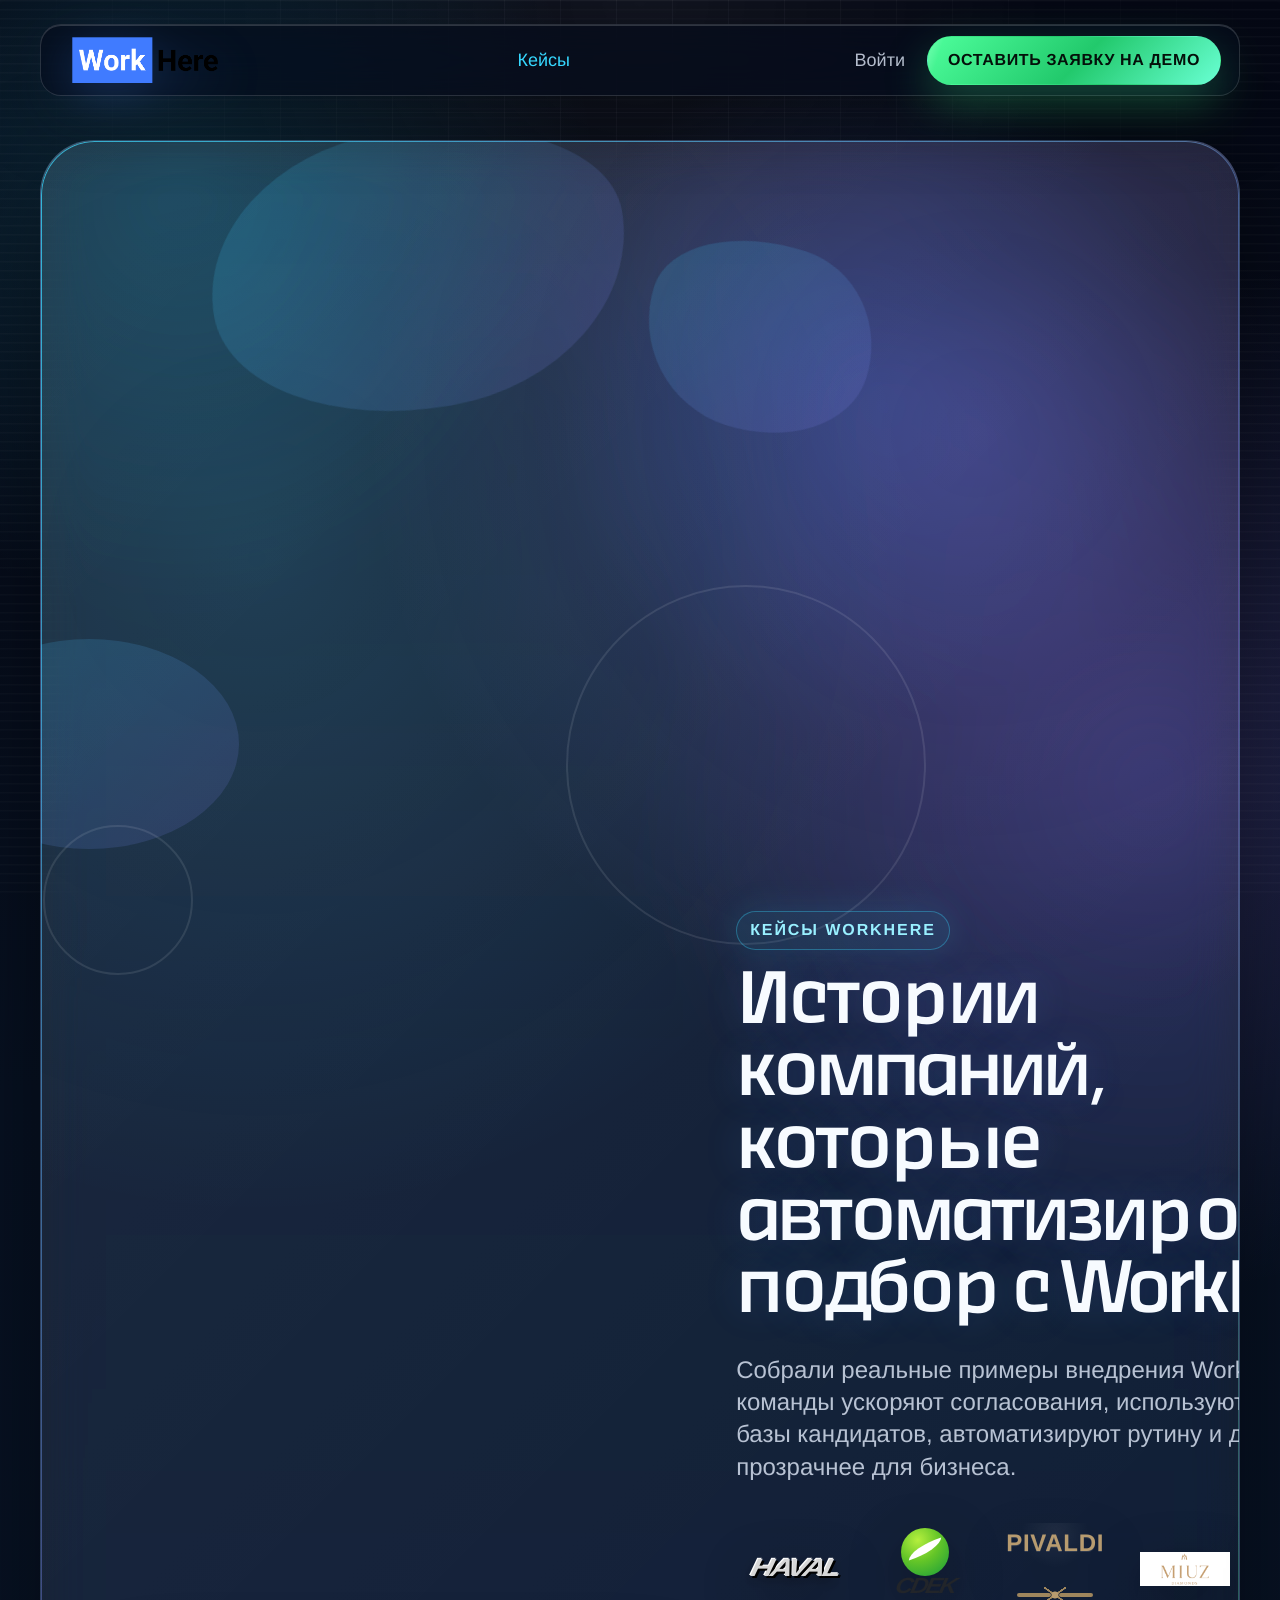
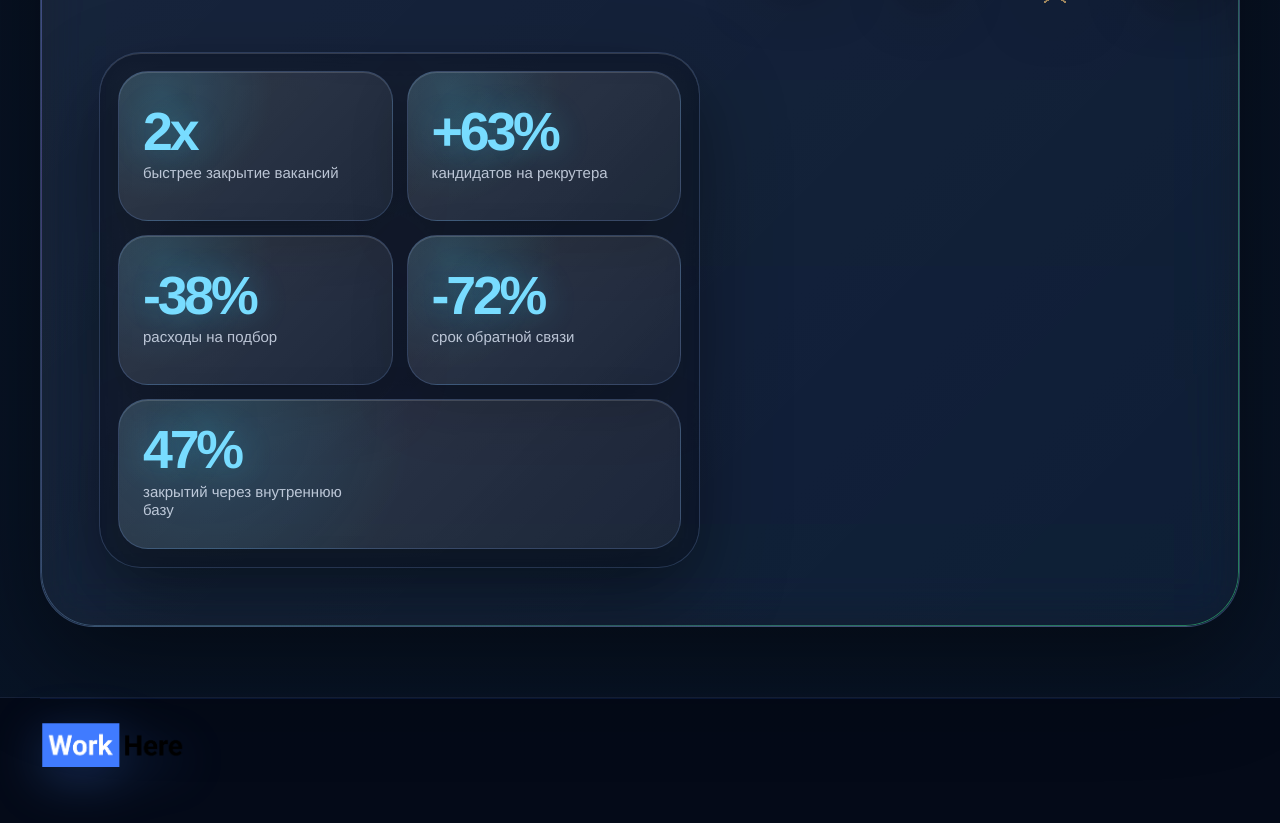
==== commit b9182e7d: "Update Pivaldi case story" ====
--- a/cases-edit.html
+++ b/cases-edit.html
@@ -8,7 +8,7 @@
   <link rel="preconnect" href="https://fonts.googleapis.com">
   <link rel="preconnect" href="https://fonts.gstatic.com" crossorigin>
   <link href="https://fonts.googleapis.com/css2?family=Inter:wght@400;500;600;700;800;900&display=swap" rel="stylesheet">
-  <link rel="stylesheet" href="styles-edit.css?v=edit-6">
+  <link rel="stylesheet" href="styles-edit.css?v=edit-7">
 </head>
 <body class="design-lab">
 <div class="page" id="top">
@@ -339,53 +339,72 @@
           <div class="case-detail__intro">
             <div>
               <p class="section-eyebrow">Кейс Pivaldi</p>
-              <h2 class="case-detail__title" id="pivaldi-title">Как Pivaldi объединил массовый и точечный подбор в одной системе и автоматизировал работу с кандидатами</h2>
-              <p class="case-detail__lead">Компания Pivaldi одновременно ведет массовый подбор персонала для ресторанов, поиск точечных специалистов и управленческих позиций. Из-за большого объема вакансий и распределенной работы рекрутеров HR-команда сталкивалась с высокой нагрузкой, разрозненными коммуникациями, ручной отчетностью и непрозрачной аналитикой.</p>
+              <h2 class="case-detail__title" id="pivaldi-title">3 шага к эффективному найму для сети ресторанов Pivaldi</h2>
+              <p class="case-detail__lead">За красивым сервисом и бесперебойной работой каждого ресторана стоит огромная работа HR-команды. Pivaldi — крупная сеть ресторанов и пивоварен, объединяющая более 50 заведений. Для компании массовый найм является непрерывным процессом: открываются новые точки, растет штат, требуется постоянное привлечение официантов, поваров, барменов, сотрудников клининга и других специалистов линейного персонала.</p>
             </div>
             <aside class="case-detail__aside" aria-label="Краткие факты кейса Pivaldi">
               <div class="case-fact">
-                <strong>30 000+</strong>
-                <span>профилей кандидатов перенесли в единую базу без потери данных</span>
-              </div>
-              <div class="case-fact">
-                <strong>150+</strong>
-                <span>рекрутеров работают внутри одной системы без ограничений</span>
-              </div>
-              <div class="case-fact">
-                <strong>6 месяцев</strong>
-                <span>период до устойчивых результатов автоматизации</span>
+                <strong>50+</strong>
+                <span>заведений в сети ресторанов и пивоварен Pivaldi</span>
+              </div>
+              <div class="case-fact">
+                <strong>100</strong>
+                <span>собеседований в день проходило через команду в пиковые периоды</span>
+              </div>
+              <div class="case-fact">
+                <strong>до 6 дней</strong>
+                <span>занял перенос многотысячной базы кандидатов в WorkHere</span>
               </div>
             </aside>
           </div>
 
-          <div class="case-detail__columns">
-            <section class="case-block" aria-labelledby="pivaldi-task-title">
-              <h3 class="case-block__title" id="pivaldi-task-title">Задача</h3>
+          <section class="case-story" aria-labelledby="pivaldi-context-title">
+            <div class="case-story__box">
+              <h3 class="case-story__title" id="pivaldi-context-title">100 собеседований в день и десятки источников кандидатов: почему Pivaldi понадобилась новая ATS</h3>
+              <p class="case-story__lead">Когда количество вакансий измеряется десятками, а поток кандидатов — сотнями ежемесячно, эффективность процессов найма напрямую влияет на бизнес-результаты компании. Именно с такой задачей команда Pivaldi обратилась в WorkHere.</p>
+              <p class="case-story__lead">На момент знакомства с WorkHere подбор персонала в компании вели четыре рекрутера. Каждый день через команду проходил большой объем кандидатов, а в пиковые периоды количество собеседований достигало 100 в день.</p>
+              <p class="case-story__lead">Основная сложность заключалась не в поиске кандидатов, а в управлении огромным потоком информации. Кандидаты приходили сразу из нескольких каналов: HeadHunter, Авито, Joblab, социальных сетей и других источников. Данные были распределены между кадровым резервом в Сберподборе и таблицами, что усложняло контроль воронки подбора и увеличивало количество ручной работы.</p>
+              <p class="case-story__note">Компании требовалась не просто ATS, а полноценная платформа для управления массовым подбором.</p>
               <ul class="case-list">
-                <li>объединить массовый и точечный подбор в едином рабочем контуре;</li>
-                <li>перенести базу более чем из 30 000 кандидатов без потери данных;</li>
-                <li>сократить время на согласование и планирование собеседований;</li>
-                <li>централизовать коммуникацию с кандидатами в одной системе;</li>
-                <li>автоматизировать отчеты для руководителей;</li>
-                <li>сделать аналитику по кандидатам, источникам и этапам прозрачной.</li>
+                <li>сохранить накопленную базу кандидатов из Сберподбора;</li>
+                <li>видеть реальную эффективность каждого источника привлечения соискателей;</li>
+                <li>сократить время на рутинные операции;</li>
+                <li>обеспечить прозрачность процессов для HR-команды и руководителей;</li>
+                <li>подготовить систему, которая сможет поддерживать дальнейший рост компании без увеличения административной нагрузки на рекрутеров.</li>
               </ul>
-            </section>
-
-            <section class="case-block case-block--blue" aria-labelledby="pivaldi-done-title">
-              <h3 class="case-block__title" id="pivaldi-done-title">Что внедрили</h3>
-              <ul class="case-list">
-                <li>единую базу кандидатов с переносом более 30 000 профилей;</li>
-                <li>работу более 150 рекрутеров внутри одной системы без ограничений;</li>
-                <li>интеграции с Google, Яндекс и Outlook календарями;</li>
-                <li>почтовую интеграцию прямо внутри ATS;</li>
-                <li>прямые интеграции с мессенджерами Max, WhatsApp, Telegram и Viber;</li>
-                <li>автоматизацию коммуникаций с кандидатами;</li>
-                <li>аналитику и отчеты по подбору в реальном времени;</li>
-                <li>автоматическую еженедельную отправку отчетов руководителям;</li>
-                <li>отдельные процессы для массового и точечного подбора.</li>
-              </ul>
-            </section>
-          </div>
+            </div>
+          </section>
+
+          <section class="case-story case-story--blue" aria-labelledby="pivaldi-steps-title">
+            <div class="case-story__box">
+              <h3 class="case-story__title" id="pivaldi-steps-title">От разрозненных данных к единой системе</h3>
+              <p class="case-story__lead">Работа с командой Pivaldi началась с детального изучения текущих процессов подбора. Переход к эффективному найму выстроили в три последовательных шага.</p>
+              <div class="case-story__grid case-story__grid--three">
+                <article class="case-story__item">
+                  <h4>Шаг №1. Последовательный перенос базы</h4>
+                  <p>Первичной задачей стал перенос базы кандидатов из Сберподбора. Важно было сохранить всю накопленную историю взаимодействия и обеспечить бесшовный переход на новую систему. Весь процесс переноса многотысячной базы занял до 6 дней.</p>
+                </article>
+                <article class="case-story__item">
+                  <h4>Шаг №2. Автоматизация коммуникаций</h4>
+                  <p>После миграции данных мы объединили каналы привлечения в одном интерфейсе, адаптировали воронки подбора под специфику подразделений, автоматизировали обработку откликов через двусторонние интеграции и внедрили шаблоны коммуникаций с кандидатами.</p>
+                </article>
+                <article class="case-story__item">
+                  <h4>Шаг №3. Аналитика под процессы компании</h4>
+                  <p>Дополнительно настроили аналитику по эффективности рекрутеров и источников привлечения, а автоматическая отправка отчетов на почту ускорила коммуникацию между отделом подбора и нанимающими менеджерами.</p>
+                </article>
+              </div>
+              <p class="case-story__lead">Затем подключили AI-рекрутера — чат-бота WorkHere, который действует по заданным сценариям. Рекрутер связывался с кандидатом на hh.ru и Авито напрямую из диалогового окна системы только после того, как кандидат отвечал на вопросы чат-бота. Это позволило отбирать релевантных кандидатов значительно быстрее и проще.</p>
+              <p class="case-story__note">В результате команда получила прозрачный и управляемый процесс найма, а рекрутеры смогли отказаться от постоянного переключения между сервисами и управлять всеми этапами подбора в единой системе.</p>
+            </div>
+          </section>
+
+          <section class="case-story" aria-labelledby="pivaldi-product-title">
+            <div class="case-story__box">
+              <h3 class="case-story__title" id="pivaldi-product-title">Совместное развитие продукта</h3>
+              <p class="case-story__lead">Одним из главных преимуществ сотрудничества стала постоянная обратная связь между командами. Компания начала работать с нами еще в тот момент, когда система только выходила на рынок. Несмотря на ранний этап развития продукта, команда Pivaldi увидела потенциал решения и доверила нам один из самых важных процессов бизнеса — подбор персонала.</p>
+              <p class="case-story__lead">По мере роста бизнеса Pivaldi появлялись новые требования к процессам подбора. Многие идеи и пожелания клиента легли в основу развития функциональности WorkHere. Благодаря такому взаимодействию система эволюционировала вместе с потребностями компании, помогая HR-команде справляться с растущими объемами найма без увеличения нагрузки.</p>
+            </div>
+          </section>
 
           <section class="case-results" aria-labelledby="pivaldi-results-title">
             <div class="case-results__head">
@@ -423,7 +442,7 @@
           <section class="case-change case-change--apps" aria-labelledby="pivaldi-change-title">
             <div class="case-change__box">
               <div class="case-change__content">
-                <h3 class="case-change__title" id="pivaldi-change-title">Что изменилось внутри компании</h3>
+                <h3 class="case-change__title" id="pivaldi-change-title">Новый подход к управлению подбором</h3>
                 <div class="case-change__apps" aria-label="Интеграции с календарями и почтой">
                   <img class="app-icon app-icon--outlook" src="%D0%9E%D1%83%D1%82%D0%BB%D1%83%D0%BA%D0%9A.png" alt="Outlook" loading="lazy" decoding="async">
                   <img class="app-icon app-icon--google" src="%D0%B3%D1%83%D0%B3%D0%BB%D0%9A.png" alt="Google Calendar" loading="lazy" decoding="async">
@@ -431,7 +450,12 @@
                   <img class="app-icon app-icon--mail" src="%D0%BF%D0%BE%D1%87%D1%82%D0%B0.png" alt="Почта" loading="lazy" decoding="async">
                 </div>
               </div>
-              <p class="case-change__text">После внедрения WorkHere HR-команда Pivaldi получила централизованную систему, в которой удобно одновременно вести массовый и точечный подбор, контролировать аналитику и автоматизировать рутинные процессы. Рекрутеры перестали тратить время на ручную подготовку отчетов, переключение между почтой, календарями и мессенджерами, а руководители начали получать прозрачную аналитику по найму автоматически и в удобном формате.</p>
+              <div class="case-change__text">
+                <p>Сегодня WorkHere является центральным инструментом управления подбором персонала в Pivaldi. После внедрения компания получила единое пространство для работы с кандидатами и значительно повысила эффективность процессов массового найма.</p>
+                <p>Все источники кандидатов объединены в одной ATS, что исключает потерю откликов и дублирование данных. Руководители получили прозрачную аналитику эффективности подбора и каналов привлечения с помощью отчетов времени закрытия вакансий и отчетов причин отказов, а команда рекрутеров смогла обрабатывать больший объем вакансий без расширения штата HR-специалистов.</p>
+                <p>История сотрудничества WorkHere и Pivaldi — это не только пример успешной автоматизации процессов найма, но и история доверия. Когда WorkHere только начинал свой путь, команда Pivaldi одной из первых доверила нам автоматизацию важного бизнес-процесса и стала партнером, вместе с которым мы развивали продукт и накапливали экспертизу.</p>
+                <p>Сегодня мы продолжаем развивать продукт вместе с клиентами и гордимся тем, что среди них есть такие сильные и масштабные компании, как Pivaldi. Именно сильные партнеры становятся основой стабильного и уверенного роста.</p>
+              </div>
             </div>
           </section>
         </article>
--- a/styles-edit.css
+++ b/styles-edit.css
@@ -8,7 +8,8 @@
 
 :root {
   --font-main: "Inter", Arial, sans-serif;
-  --font-display: "Thicker Medium", "Thicker", Arial, Helvetica, sans-serif;
+  --font-display: Arial, Helvetica, sans-serif;
+  --font-heading: "Thicker Medium", "Thicker", Arial, Helvetica, sans-serif;
   --color-primary: #2f6bff;
   --color-primary-alt: #3478ff;
   --color-primary-dark: #339f61;
@@ -4452,7 +4453,7 @@
   }
 }
 
-/* Heading weight refinement for system font stack */
+/* Heading typography refinement */
 .cases-intro__title,
 .case-detail__title,
 .case-results__title,
@@ -4465,7 +4466,13 @@
 .case-story__item h4,
 .case-solution__title,
 .case-solution__item h4 {
-  font-weight: 700;
+  font-family: var(--font-heading);
+  font-weight: 600;
+}
+
+.page :is(h1, h2, h3, h4, h5, h6) {
+  font-family: var(--font-heading);
+  font-weight: 600;
 }
 
 .metric-card__value,
@@ -5238,3 +5245,19 @@
     padding: 22px 16px;
   }
 }
+
+/* Keep Thicker only on headings in the design-lab variant. */
+.design-lab :is(h1, h2, h3, h4, h5, h6),
+.design-lab .cases-intro__title,
+.design-lab .case-detail__title,
+.design-lab .case-results__title,
+.design-lab .case-story__title,
+.design-lab .case-quote__title,
+.design-lab .case-change__title,
+.design-lab .cta-panel__title,
+.design-lab .section-title,
+.design-lab .case-block__title,
+.design-lab .case-solution__title {
+  font-family: var(--font-heading);
+  font-weight: 600;
+}
